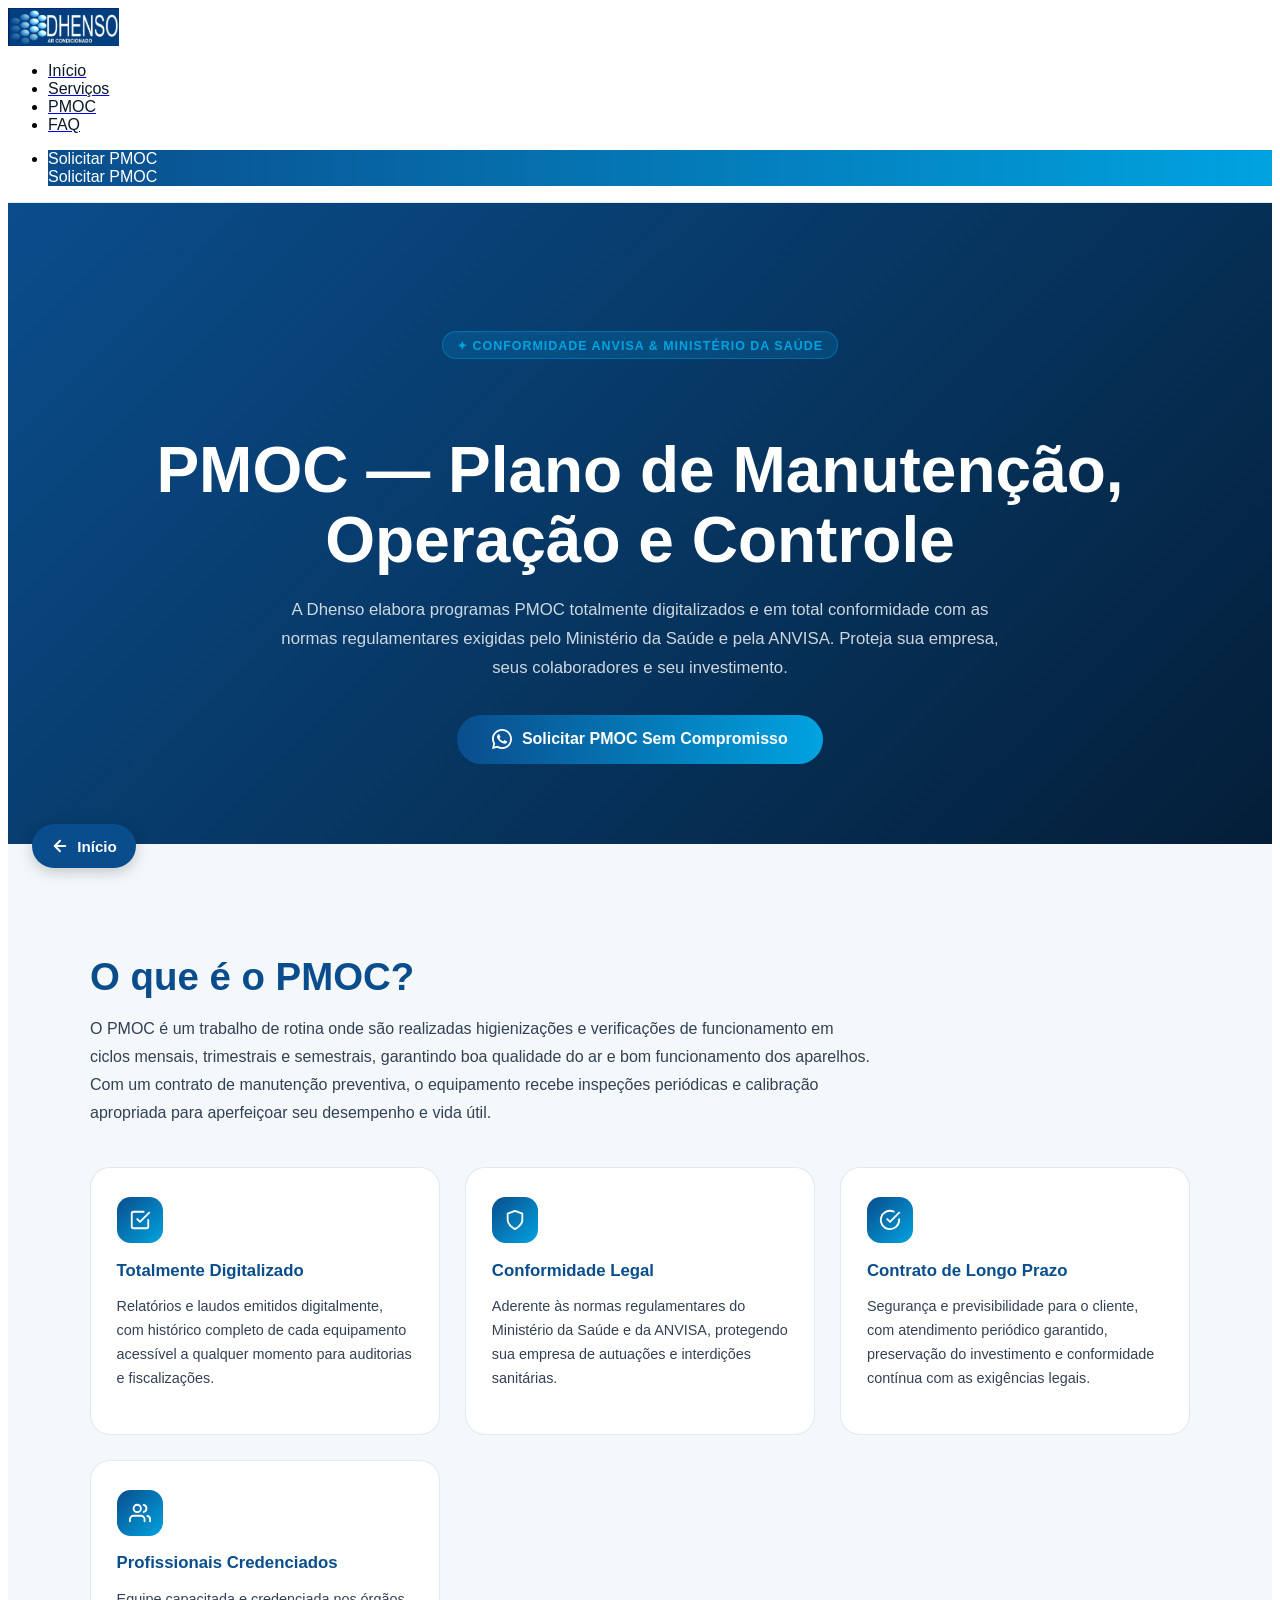
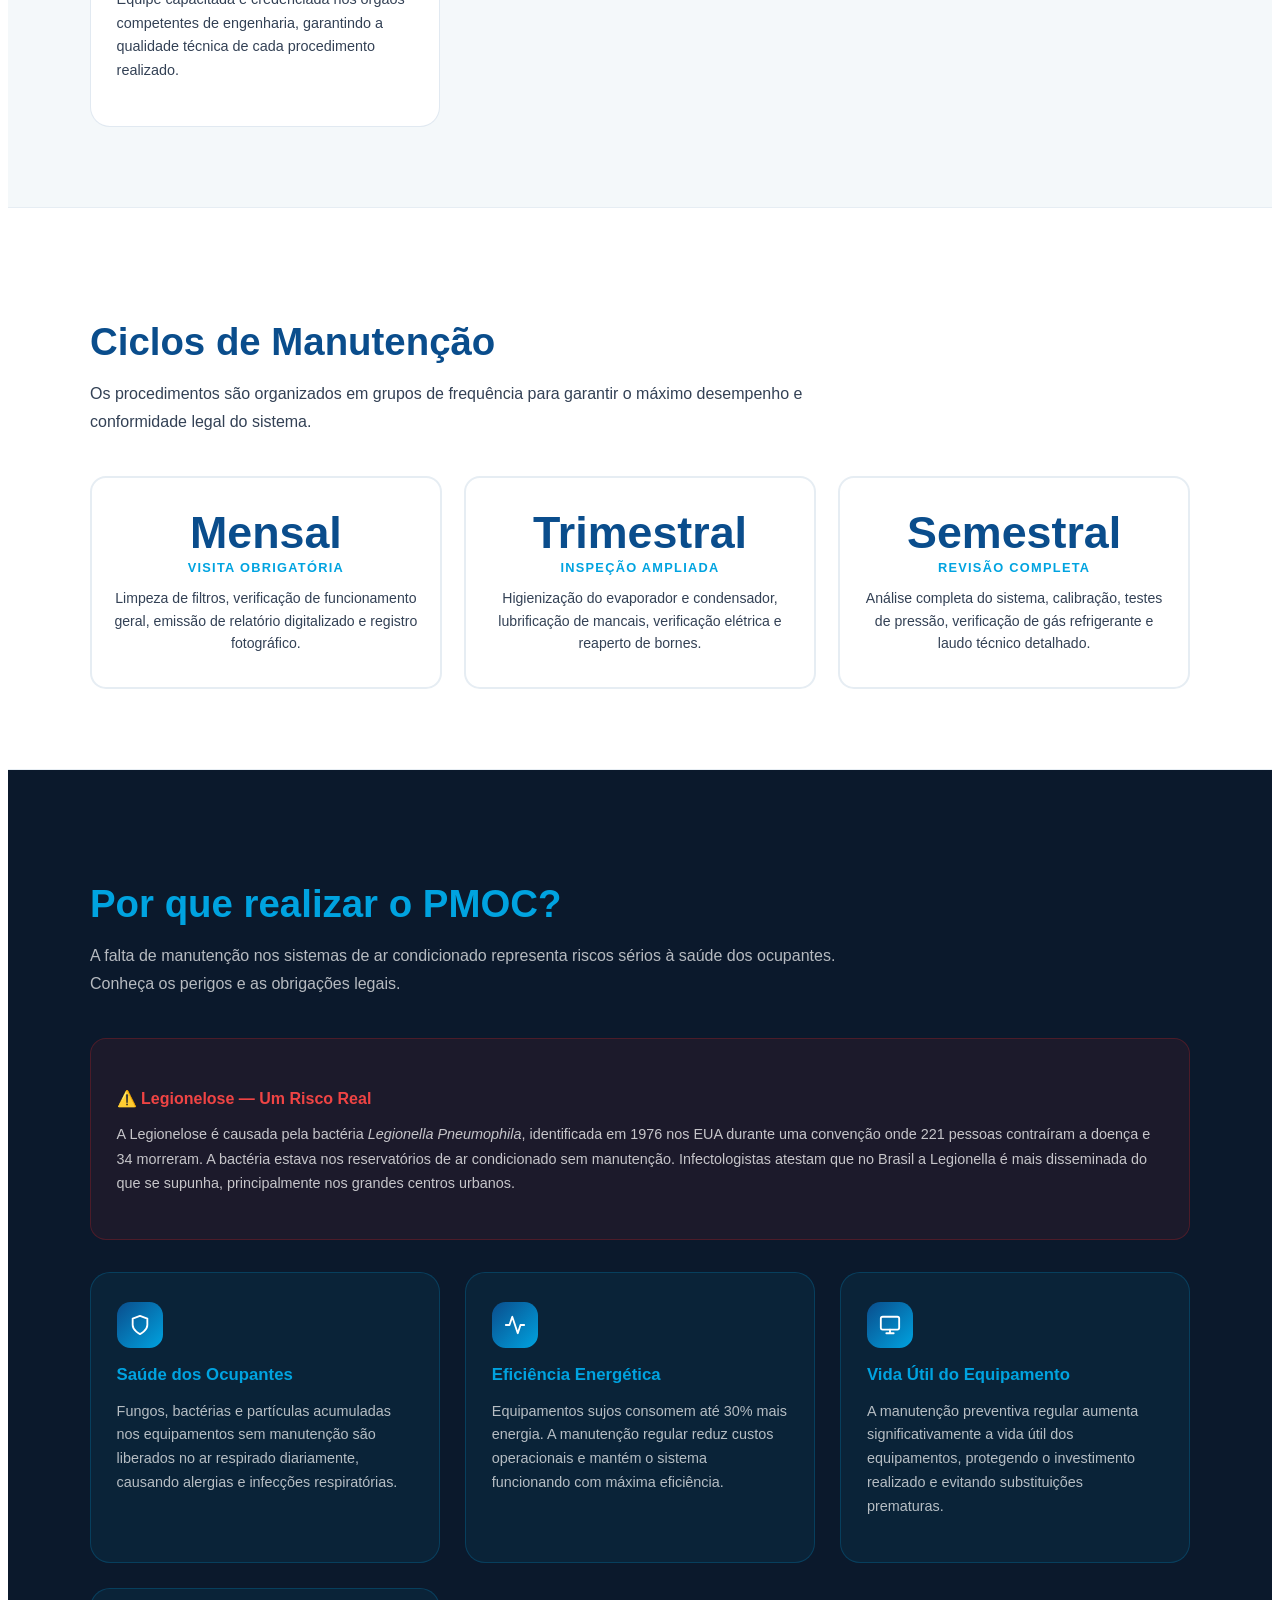
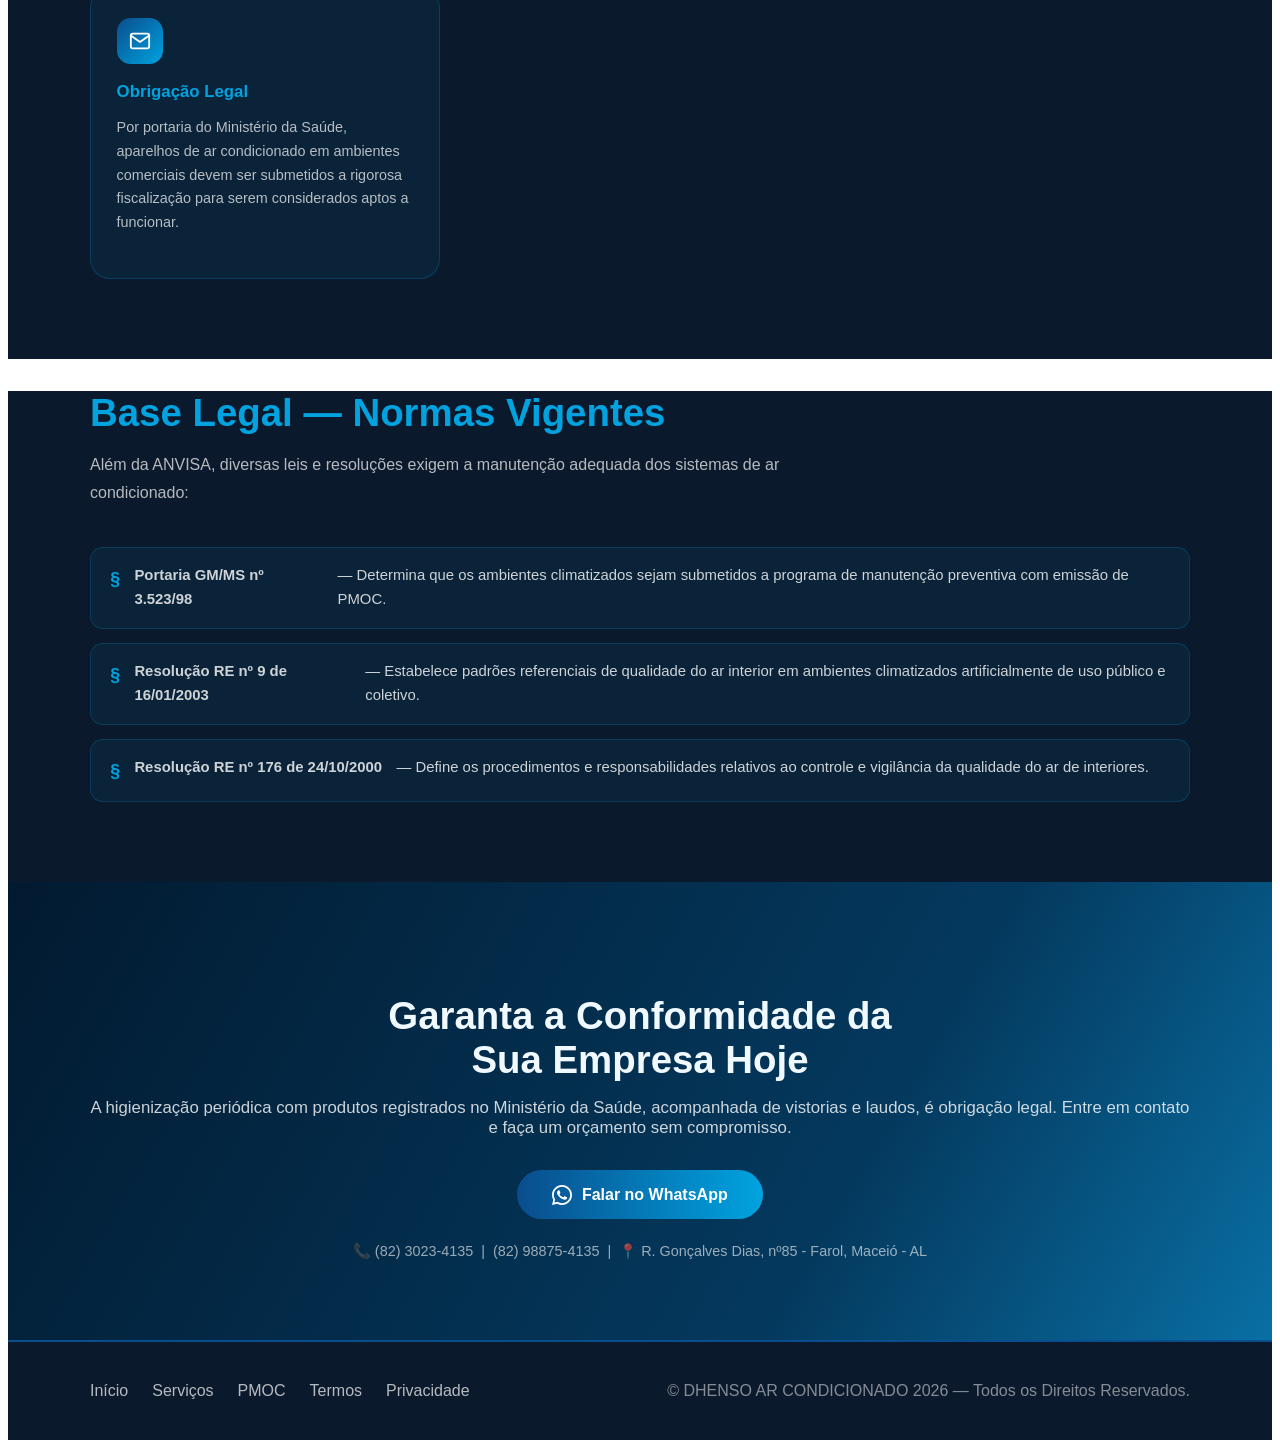
==== pmoc.html @ fbcee460 "Finalização site Dhenso: responsividade, páginas PMOC/Serviços e favicon" ====
<!DOCTYPE html><html><head><meta charset="utf-8"><title>Dhenso | PMOC — Plano de Manutenção, Operação e Controle</title><meta content="A Dhenso elabora programas PMOC totalmente digitalizados e em conformidade com a ANVISA e o Ministério da Saúde. Proteja sua empresa e garanta a qualidade do ar." name="description"><meta content="Dhenso | PMOC" property="og:title"><meta property="og:type" content="website"><meta content="width=device-width, initial-scale=1" name="viewport">
<link rel="stylesheet" href="css/dhenso-theme.css">
<link href="../_external/cdn.prod.website-files.com/697b66b471bb96c6995594ab/css/quoti---test.webflow.shared.e541e2b41.min.css" rel="stylesheet" type="text/css">
<link href="../_external/cdn.prod.website-files.com/697b66b471bb96c6995594ab/css/quoti---test.webflow.697b66b471bb96c699559495.8e782ae3c.opt.min.css" rel="stylesheet" type="text/css">
<script>!function(o,c){var n=c.documentElement,t=" w-mod-";n.className+=t+"js",("ontouchstart"in o||o.DocumentTouch&&c instanceof DocumentTouch)&&(n.className+=t+"touch")}(window,document);</script>
<link href="images/favicon.png" rel="shortcut icon" type="image/png">
<style>
  .pmoc-hero{background:linear-gradient(135deg,#0A4D8C 0%,#06325a 60%,#041e38 100%);padding:8rem 0 5rem;text-align:center;color:#fff}
  .pmoc-hero h1{font-size:clamp(2.4rem,5vw,4rem);font-weight:800;line-height:1.1;margin-bottom:1.2rem;color:#fff}
  .pmoc-hero p{font-size:1.05rem;max-width:720px;margin:0 auto 2rem;color:rgba(255,255,255,.8);line-height:1.75}
  .pmoc-badge{display:inline-flex;align-items:center;gap:.4rem;background:rgba(0,163,224,.18);border:1px solid rgba(0,163,224,.4);color:#00A3E0;font-size:.78rem;font-weight:600;letter-spacing:.08em;text-transform:uppercase;padding:.35rem .9rem;border-radius:2rem;margin-bottom:1.4rem}

  .pmoc-container{max-width:1100px;margin:0 auto;padding:0 2rem}

  /* Seções */
  .pmoc-sec{padding:5rem 0}
  .pmoc-sec.light{background:#F4F8FA}
  .pmoc-sec.dark{background:#0B192C}
  .pmoc-sec.white{background:#fff}
  .pmoc-h2{font-size:clamp(1.7rem,3vw,2.5rem);font-weight:800;color:#0A4D8C;margin-bottom:.6rem}
  .pmoc-sec.dark .pmoc-h2{color:#00A3E0}
  .pmoc-lead{color:#334155;font-size:1rem;line-height:1.75;max-width:780px;margin-bottom:2.5rem}
  .pmoc-sec.dark .pmoc-lead{color:rgba(255,255,255,.7)}

  /* Cards info */
  .pmoc-grid{display:grid;grid-template-columns:repeat(auto-fit,minmax(280px,1fr));gap:1.6rem}
  .pmoc-card{background:#fff;border:1px solid rgba(10,77,140,.12);border-radius:1.25rem;padding:1.8rem 1.6rem;transition:box-shadow .25s,transform .25s}
  .pmoc-card:hover{box-shadow:0 8px 32px rgba(10,77,140,.13);transform:translateY(-4px)}
  .pmoc-sec.dark .pmoc-card{background:rgba(0,163,224,.07);border-color:rgba(0,163,224,.22)}
  .pmoc-card-icon{width:46px;height:46px;background:linear-gradient(135deg,#0A4D8C,#00A3E0);border-radius:.85rem;display:flex;align-items:center;justify-content:center;margin-bottom:1.1rem}
  .pmoc-card-icon svg{width:22px;height:22px;fill:none;stroke:#fff;stroke-width:2;stroke-linecap:round;stroke-linejoin:round}
  .pmoc-card h3{font-size:1.05rem;font-weight:700;color:#0A4D8C;margin-bottom:.5rem}
  .pmoc-sec.dark .pmoc-card h3{color:#00A3E0}
  .pmoc-card p{font-size:.9rem;color:#334155;line-height:1.65}
  .pmoc-sec.dark .pmoc-card p{color:rgba(255,255,255,.7)}

  /* Periodicidade */
  .pmoc-period{display:grid;grid-template-columns:repeat(auto-fit,minmax(220px,1fr));gap:1.4rem}
  .pmoc-period-item{text-align:center;padding:2rem 1.4rem;background:#fff;border-radius:1rem;border:2px solid rgba(10,77,140,.1);transition:border-color .2s}
  .pmoc-period-item:hover{border-color:#00A3E0}
  .pmoc-period-num{font-size:2.8rem;font-weight:900;color:#0A4D8C;line-height:1}
  .pmoc-period-label{font-size:.8rem;font-weight:700;color:#00A3E0;text-transform:uppercase;letter-spacing:.1em;margin:.3rem 0 .8rem}
  .pmoc-period-desc{font-size:.88rem;color:#334155;line-height:1.6}

  /* Legislação */
  .pmoc-law-list{list-style:none;padding:0;margin:0;display:flex;flex-direction:column;gap:.9rem}
  .pmoc-law-list li{display:flex;align-items:flex-start;gap:.9rem;background:rgba(0,163,224,.07);border:1px solid rgba(0,163,224,.2);border-radius:.8rem;padding:1rem 1.2rem;font-size:.93rem;color:rgba(255,255,255,.8);line-height:1.6}
  .pmoc-law-list li::before{content:"§";font-size:1.1rem;font-weight:900;color:#00A3E0;flex-shrink:0;margin-top:.05rem}

  /* Alerta saúde */
  .pmoc-alert{background:rgba(220,38,38,.08);border:1px solid rgba(220,38,38,.25);border-radius:1rem;padding:1.8rem 1.6rem;margin-bottom:2rem}
  .pmoc-alert h4{color:#ef4444;font-weight:700;font-size:1rem;margin-bottom:.6rem;display:flex;align-items:center;gap:.5rem}
  .pmoc-alert p{color:rgba(255,255,255,.75);font-size:.9rem;line-height:1.7}

  /* CTA */
  .pmoc-cta{background:linear-gradient(120deg,#021a30,#04395e,#0ea5e9,#021a30);background-size:200% 200%;animation:windEffect 8s ease-in-out infinite;padding:5rem 2rem;text-align:center}
  .pmoc-cta h2{font-size:clamp(1.8rem,3vw,2.8rem);font-weight:800;color:#f0f9ff;margin-bottom:1rem}
  .pmoc-cta p{color:rgba(255,255,255,.8);font-size:1.05rem;margin-bottom:2rem}
  .pmoc-cta-btn{display:inline-flex;align-items:center;gap:.6rem;background:linear-gradient(90deg,#0A4D8C,#00A3E0);color:#fff;font-weight:700;font-size:1rem;padding:.9rem 2.2rem;border-radius:2rem;text-decoration:none;transition:opacity .2s,transform .2s}
  .pmoc-cta-btn:hover{opacity:.9;transform:scale(1.03)}
  @keyframes windEffect{0%{background-position:0% 50%}50%{background-position:100% 50%}100%{background-position:0% 50%}}

  hr.pmoc-div{border:none;border-top:1px solid rgba(10,77,140,.1);margin:0}
</style>

<style>
  /* ---- Botão Flutuante Voltar ---- */
  .floating-back-btn {
    position: fixed;
    bottom: 2rem;
    left: 2rem;
    background: #0A4D8C;
    color: #fff;
    padding: 0.8rem 1.2rem;
    border-radius: 2rem;
    display: flex;
    align-items: center;
    gap: 0.5rem;
    text-decoration: none;
    font-weight: 700;
    font-size: 0.95rem;
    box-shadow: 0 4px 15px rgba(0,0,0,0.2);
    z-index: 9999;
    transition: transform 0.2s, background 0.2s;
  }
  .floating-back-btn:hover {
    transform: translateY(-3px);
    background: #00A3E0;
    color: #fff;
  }
  .floating-back-btn svg {
    width: 18px;
    height: 18px;
  }
  
  /* ---- Responsividade Mobile (Páginas Internas) ---- */
  @media (max-width: 768px) {
    .floating-back-btn {
      bottom: 1rem;
      left: 1rem;
      padding: 0.6rem 1rem;
      font-size: 0.9rem;
    }
    .nav_desktop_layout {
      flex-direction: column !important;
      padding: 1rem 0 !important;
      gap: 1rem !important;
    }
    .nav_links_wrap {
      display: flex !important;
      flex-direction: row !important;
      flex-wrap: wrap !important;
      justify-content: center !important;
      gap: 0.8rem !important;
    }
    .nav_links_item {
      margin: 0 !important;
    }
    .nav_actions_wrap {
      width: 100% !important;
      justify-content: center !important;
      margin-top: 0.5rem !important;
    }
    .srv-hero, .pmoc-hero {
      padding: 4rem 1rem 3rem !important;
    }
    .srv-section, .pmoc-sec {
      padding: 3rem 0 !important;
    }
    .srv-grid, .pmoc-grid, .srv-tech-grid, .pmoc-period {
      grid-template-columns: 1fr !important;
    }
    .srv-cta-btn, .pmoc-cta-btn {
      width: 100% !important;
      justify-content: center !important;
      box-sizing: border-box !important;
    }
    .footer_wrap > div {
      flex-direction: column !important;
      text-align: center !important;
      gap: 1.5rem !important;
    }
    .footer_wrap > div > div:first-child {
      justify-content: center !important;
    }
  }
</style>
</head>
<body>

<!-- NAV -->
<header class="nav_desktop_wrap">
  <div class="nav_desktop_contain">
    <div class="nav_desktop_layout">
      <a href="index.html" class="nav_desktop_logo w-inline-block" style="display:flex;align-items:center;">
        <div style="display:flex;align-items:center;"><img src="images/logo-dhenso.jpg" alt="DHENSO Ar Condicionado" style="height:38px;width:auto;object-fit:contain;display:block;"></div>
      </a>
      <nav class="nav_links_component">
        <ul class="nav_links_wrap w-list-unstyled" role="list">
          <li class="nav_links_item"><a href="index.html" class="nav_links_link w-inline-block"><div class="nav_links_text">Início</div></a></li>
          <li class="nav_links_item"><a href="servicos.html" class="nav_links_link w-inline-block"><div class="nav_links_text">Serviços</div></a></li>
          <li class="nav_links_item"><a href="pmoc.html" class="nav_links_link w-inline-block w--current"><div class="nav_links_text">PMOC</div></a></li>
          <li class="nav_links_item"><a href="index.html#faqs" class="nav_links_link w-inline-block"><div class="nav_links_text">FAQ</div></a></li>
        </ul>
        <ul class="nav_actions_wrap w-list-unstyled" role="list">
          <li class="nav_buttons_item">
            <div data-wf--button-main--variant="primary" class="button_main_wrap">
              <div class="clickable_wrap u-cover-absolute">
                <a target="_blank" href="https://wa.me/5582988754135?text=Olá,%20gostaria%20de%20saber%20mais%20sobre%20o%20PMOC%20da%20Dhenso" class="clickable_link w-inline-block"></a>
              </div>
              <div class="button_main_element"><div class="button_main_text u-text-style-h6">Solicitar PMOC</div><div class="button_main_line"></div></div>
              <div class="button_hover_element"><div class="button_main_text u-text-style-h6">Solicitar PMOC</div><div class="button_main_line"></div></div>
            </div>
          </li>
        </ul>
      </nav>
    </div>
  </div>
</header>

<main>

  <!-- HERO -->
  <section class="pmoc-hero">
    <div class="pmoc-container">
      <div class="pmoc-badge">✦ Conformidade ANVISA &amp; Ministério da Saúde</div>
      <h1>PMOC — Plano de Manutenção,<br>Operação e Controle</h1>
      <p>A Dhenso elabora programas PMOC totalmente digitalizados e em total conformidade com as normas regulamentares exigidas pelo Ministério da Saúde e pela ANVISA. Proteja sua empresa, seus colaboradores e seu investimento.</p>
      <a href="https://wa.me/5582988754135?text=Olá,%20gostaria%20de%20saber%20mais%20sobre%20o%20PMOC%20da%20Dhenso" target="_blank" class="pmoc-cta-btn">
        <svg width="20" height="20" viewBox="0 0 24 24" fill="currentColor"><path d="M17.472 14.382c-.297-.149-1.758-.867-2.03-.967-.273-.099-.471-.148-.67.15-.197.297-.767.966-.94 1.164-.173.199-.347.223-.644.075-.297-.15-1.255-.463-2.39-1.475-.883-.788-1.48-1.761-1.653-2.059-.173-.297-.018-.458.13-.606.134-.133.298-.347.446-.52.149-.174.198-.298.298-.497.099-.198.05-.371-.025-.52-.075-.149-.669-1.612-.916-2.207-.242-.579-.487-.5-.669-.51-.173-.008-.371-.01-.57-.01-.198 0-.52.074-.792.372-.272.297-1.04 1.016-1.04 2.479 0 1.462 1.065 2.875 1.213 3.074.149.198 2.096 3.2 5.077 4.487.709.306 1.262.489 1.694.625.712.227 1.36.195 1.871.118.571-.085 1.758-.719 2.006-1.413.248-.694.248-1.289.173-1.413-.074-.124-.272-.198-.57-.347z"/><path d="M12 0C5.373 0 0 5.373 0 12c0 2.123.554 4.117 1.523 5.847L0 24l6.335-1.502A11.942 11.942 0 0012 24c6.627 0 12-5.373 12-12S18.627 0 12 0zm0 21.818a9.79 9.79 0 01-5.007-1.377l-.36-.214-3.727.883.936-3.619-.235-.372A9.796 9.796 0 012.182 12C2.182 6.58 6.58 2.182 12 2.182S21.818 6.58 21.818 12 17.42 21.818 12 21.818z"/></svg>
        Solicitar PMOC Sem Compromisso
      </a>
    </div>
  </section>

  <!-- O QUE É PMOC -->
  <section class="pmoc-sec light">
    <div class="pmoc-container">
      <h2 class="pmoc-h2">O que é o PMOC?</h2>
      <p class="pmoc-lead">O PMOC é um trabalho de rotina onde são realizadas higienizações e verificações de funcionamento em ciclos mensais, trimestrais e semestrais, garantindo boa qualidade do ar e bom funcionamento dos aparelhos. Com um contrato de manutenção preventiva, o equipamento recebe inspeções periódicas e calibração apropriada para aperfeiçoar seu desempenho e vida útil.</p>

      <div class="pmoc-grid">
        <div class="pmoc-card">
          <div class="pmoc-card-icon"><svg viewBox="0 0 24 24"><path d="M9 11l3 3L22 4"/><path d="M21 12v7a2 2 0 01-2 2H5a2 2 0 01-2-2V5a2 2 0 012-2h11"/></svg></div>
          <h3>Totalmente Digitalizado</h3>
          <p>Relatórios e laudos emitidos digitalmente, com histórico completo de cada equipamento acessível a qualquer momento para auditorias e fiscalizações.</p>
        </div>
        <div class="pmoc-card">
          <div class="pmoc-card-icon"><svg viewBox="0 0 24 24"><path d="M12 22s8-4 8-10V5l-8-3-8 3v7c0 6 8 10 8 10z"/></svg></div>
          <h3>Conformidade Legal</h3>
          <p>Aderente às normas regulamentares do Ministério da Saúde e da ANVISA, protegendo sua empresa de autuações e interdições sanitárias.</p>
        </div>
        <div class="pmoc-card">
          <div class="pmoc-card-icon"><svg viewBox="0 0 24 24"><path d="M22 11.08V12a10 10 0 11-5.93-9.14"/><polyline points="22 4 12 14.01 9 11.01"/></svg></div>
          <h3>Contrato de Longo Prazo</h3>
          <p>Segurança e previsibilidade para o cliente, com atendimento periódico garantido, preservação do investimento e conformidade contínua com as exigências legais.</p>
        </div>
        <div class="pmoc-card">
          <div class="pmoc-card-icon"><svg viewBox="0 0 24 24"><path d="M17 21v-2a4 4 0 00-4-4H5a4 4 0 00-4 4v2"/><circle cx="9" cy="7" r="4"/><path d="M23 21v-2a4 4 0 00-3-3.87"/><path d="M16 3.13a4 4 0 010 7.75"/></svg></div>
          <h3>Profissionais Credenciados</h3>
          <p>Equipe capacitada e credenciada nos órgãos competentes de engenharia, garantindo a qualidade técnica de cada procedimento realizado.</p>
        </div>
      </div>
    </div>
  </section>

  <hr class="pmoc-div">

  <!-- PERIODICIDADE -->
  <section class="pmoc-sec white">
    <div class="pmoc-container">
      <h2 class="pmoc-h2">Ciclos de Manutenção</h2>
      <p class="pmoc-lead">Os procedimentos são organizados em grupos de frequência para garantir o máximo desempenho e conformidade legal do sistema.</p>
      <div class="pmoc-period">
        <div class="pmoc-period-item">
          <div class="pmoc-period-num">Mensal</div>
          <div class="pmoc-period-label">Visita obrigatória</div>
          <div class="pmoc-period-desc">Limpeza de filtros, verificação de funcionamento geral, emissão de relatório digitalizado e registro fotográfico.</div>
        </div>
        <div class="pmoc-period-item">
          <div class="pmoc-period-num">Trimestral</div>
          <div class="pmoc-period-label">Inspeção ampliada</div>
          <div class="pmoc-period-desc">Higienização do evaporador e condensador, lubrificação de mancais, verificação elétrica e reaperto de bornes.</div>
        </div>
        <div class="pmoc-period-item">
          <div class="pmoc-period-num">Semestral</div>
          <div class="pmoc-period-label">Revisão completa</div>
          <div class="pmoc-period-desc">Análise completa do sistema, calibração, testes de pressão, verificação de gás refrigerante e laudo técnico detalhado.</div>
        </div>
      </div>
    </div>
  </section>

  <hr class="pmoc-div">

  <!-- POR QUE FAZER PMOC -->
  <section class="pmoc-sec dark">
    <div class="pmoc-container">
      <h2 class="pmoc-h2">Por que realizar o PMOC?</h2>
      <p class="pmoc-lead">A falta de manutenção nos sistemas de ar condicionado representa riscos sérios à saúde dos ocupantes. Conheça os perigos e as obrigações legais.</p>

      <div class="pmoc-alert">
        <h4>⚠️ Legionelose — Um Risco Real</h4>
        <p>A Legionelose é causada pela bactéria <em>Legionella Pneumophila</em>, identificada em 1976 nos EUA durante uma convenção onde 221 pessoas contraíram a doença e 34 morreram. A bactéria estava nos reservatórios de ar condicionado sem manutenção. Infectologistas atestam que no Brasil a Legionella é mais disseminada do que se supunha, principalmente nos grandes centros urbanos.</p>
      </div>

      <div class="pmoc-grid">
        <div class="pmoc-card">
          <div class="pmoc-card-icon"><svg viewBox="0 0 24 24"><path d="M12 22s8-4 8-10V5l-8-3-8 3v7c0 6 8 10 8 10z"/></svg></div>
          <h3>Saúde dos Ocupantes</h3>
          <p>Fungos, bactérias e partículas acumuladas nos equipamentos sem manutenção são liberados no ar respirado diariamente, causando alergias e infecções respiratórias.</p>
        </div>
        <div class="pmoc-card">
          <div class="pmoc-card-icon"><svg viewBox="0 0 24 24"><polyline points="22 12 18 12 15 21 9 3 6 12 2 12"/></svg></div>
          <h3>Eficiência Energética</h3>
          <p>Equipamentos sujos consomem até 30% mais energia. A manutenção regular reduz custos operacionais e mantém o sistema funcionando com máxima eficiência.</p>
        </div>
        <div class="pmoc-card">
          <div class="pmoc-card-icon"><svg viewBox="0 0 24 24"><rect x="2" y="3" width="20" height="14" rx="2"/><path d="M8 21h8M12 17v4"/></svg></div>
          <h3>Vida Útil do Equipamento</h3>
          <p>A manutenção preventiva regular aumenta significativamente a vida útil dos equipamentos, protegendo o investimento realizado e evitando substituições prematuras.</p>
        </div>
        <div class="pmoc-card">
          <div class="pmoc-card-icon"><svg viewBox="0 0 24 24"><path d="M4 4h16c1.1 0 2 .9 2 2v12c0 1.1-.9 2-2 2H4c-1.1 0-2-.9-2-2V6c0-1.1.9-2 2-2z"/><polyline points="22,6 12,13 2,6"/></svg></div>
          <h3>Obrigação Legal</h3>
          <p>Por portaria do Ministério da Saúde, aparelhos de ar condicionado em ambientes comerciais devem ser submetidos a rigorosa fiscalização para serem considerados aptos a funcionar.</p>
        </div>
      </div>
    </div>
  </section>

  <!-- LEGISLAÇÃO -->
  <section class="pmoc-sec dark" style="padding-top:0">
    <div class="pmoc-container">
      <h2 class="pmoc-h2">Base Legal — Normas Vigentes</h2>
      <p class="pmoc-lead">Além da ANVISA, diversas leis e resoluções exigem a manutenção adequada dos sistemas de ar condicionado:</p>
      <ul class="pmoc-law-list">
        <li><strong>Portaria GM/MS nº 3.523/98</strong> — Determina que os ambientes climatizados sejam submetidos a programa de manutenção preventiva com emissão de PMOC.</li>
        <li><strong>Resolução RE nº 9 de 16/01/2003</strong> — Estabelece padrões referenciais de qualidade do ar interior em ambientes climatizados artificialmente de uso público e coletivo.</li>
        <li><strong>Resolução RE nº 176 de 24/10/2000</strong> — Define os procedimentos e responsabilidades relativos ao controle e vigilância da qualidade do ar de interiores.</li>
      </ul>
    </div>
  </section>

  <!-- CTA FINAL -->
  <section class="pmoc-cta">
    <div class="pmoc-container">
      <h2>Garanta a Conformidade da<br>Sua Empresa Hoje</h2>
      <p>A higienização periódica com produtos registrados no Ministério da Saúde, acompanhada de vistorias e laudos, é obrigação legal. Entre em contato e faça um orçamento sem compromisso.</p>
      <a href="https://wa.me/5582988754135?text=Olá,%20gostaria%20de%20solicitar%20um%20PMOC%20para%20minha%20empresa" target="_blank" class="pmoc-cta-btn">
        <svg width="20" height="20" viewBox="0 0 24 24" fill="currentColor"><path d="M17.472 14.382c-.297-.149-1.758-.867-2.03-.967-.273-.099-.471-.148-.67.15-.197.297-.767.966-.94 1.164-.173.199-.347.223-.644.075-.297-.15-1.255-.463-2.39-1.475-.883-.788-1.48-1.761-1.653-2.059-.173-.297-.018-.458.13-.606.134-.133.298-.347.446-.52.149-.174.198-.298.298-.497.099-.198.05-.371-.025-.52-.075-.149-.669-1.612-.916-2.207-.242-.579-.487-.5-.669-.51-.173-.008-.371-.01-.57-.01-.198 0-.52.074-.792.372-.272.297-1.04 1.016-1.04 2.479 0 1.462 1.065 2.875 1.213 3.074.149.198 2.096 3.2 5.077 4.487.709.306 1.262.489 1.694.625.712.227 1.36.195 1.871.118.571-.085 1.758-.719 2.006-1.413.248-.694.248-1.289.173-1.413-.074-.124-.272-.198-.57-.347z"/><path d="M12 0C5.373 0 0 5.373 0 12c0 2.123.554 4.117 1.523 5.847L0 24l6.335-1.502A11.942 11.942 0 0012 24c6.627 0 12-5.373 12-12S18.627 0 12 0zm0 21.818a9.79 9.79 0 01-5.007-1.377l-.36-.214-3.727.883.936-3.619-.235-.372A9.796 9.796 0 012.182 12C2.182 6.58 6.58 2.182 12 2.182S21.818 6.58 21.818 12 17.42 21.818 12 21.818z"/></svg>
        Falar no WhatsApp
      </a>
      <div style="margin-top:1.5rem;color:rgba(255,255,255,.6);font-size:.9rem">
        📞 (82) 3023-4135 &nbsp;|&nbsp; (82) 98875-4135 &nbsp;|&nbsp; 📍 R. Gonçalves Dias, nº85 - Farol, Maceió - AL
      </div>
    </div>
  </section>

</main>

<!-- FOOTER -->
<footer class="footer_wrap" style="background:#0B192C;padding:2.5rem 2rem;text-align:center;border-top:2px solid #0A4D8C">
  <div style="max-width:1100px;margin:0 auto;display:flex;flex-wrap:wrap;justify-content:space-between;align-items:center;gap:1rem">
    <div style="display:flex;gap:1.5rem;flex-wrap:wrap">
      <a href="index.html" class="footer_link_text" style="text-decoration:none">Início</a>
      <a href="servicos.html" class="footer_link_text" style="text-decoration:none">Serviços</a>
      <a href="pmoc.html" class="footer_link_text" style="text-decoration:none">PMOC</a>
      <a href="terms.html" class="footer_link_text" style="text-decoration:none">Termos</a>
      <a href="privacy.html" class="footer_link_text" style="text-decoration:none">Privacidade</a>
    </div>
    <div class="footer_bottom_text u-text-style-h6">
      © DHENSO AR CONDICIONADO <span id="ano"></span> — Todos os Direitos Reservados.
    </div>
  </div>
</footer>
<script>document.getElementById("ano").textContent=new Date().getFullYear();</script>

<a href="index.html" class="floating-back-btn">
  <svg viewBox="0 0 24 24" fill="none" stroke="currentColor" stroke-width="2.5" stroke-linecap="round" stroke-linejoin="round"><line x1="19" y1="12" x2="5" y2="12"></line><polyline points="12 19 5 12 12 5"></polyline></svg>
  <span>Início</span>
</a>
</body></html>
---- css/dhenso-theme.css ----
/* ============================================
   DHENSO AR CONDICIONADO — TEMA VISUAL
   Sobrescreve a paleta do Quoti sem quebrar
   nenhuma animação, script ou estrutura DOM.
   ============================================ */

/* ---------- VARIÁVEIS DE COR ---------- */
:root {
  --dh-primary:   #0A4D8C;   /* Azul Royal Corporativo */
  --dh-accent:    #00A3E0;   /* Ciano / Ar / Fluxo */
  --dh-text:      #0B192C;   /* Tipografia principal */
  --dh-text-soft: #334155;   /* Tipografia secundária */
  --dh-bg:        #FFFFFF;   /* Fundo limpo */
  --dh-surface:   #F4F8FA;   /* Surface / Ice */
  --dh-whatsapp:  #25D366;   /* CTA WhatsApp */
  --dh-dark:      #0B192C;   /* Fundo escuro (dark sections) */
}

/* ---------- GOOGLE FONT ---------- */
@import url('https://fonts.googleapis.com/css2?family=Inter:wght@300;400;500;600;700;800&display=swap');

body, .nav_links_text, .u-text, h1, h2, h3, h4, h5, h6, p,
.button_main_text, .tab-description, .footer_link_text {
  font-family: 'Inter', sans-serif !important;
}

/* ---------- BACKGROUNDS GERAIS ---------- */
html {
  background-color: var(--dh-bg) !important;
}
.page_wrap,
.page_main {
  background-color: var(--dh-bg);
}

/* ---------- NAVEGAÇÃO (HEADER) ---------- */
.nav_desktop_wrap,
.nav_mobile_contain {
  background-color: var(--dh-bg) !important;
  border-bottom: 1px solid rgba(10, 77, 140, 0.12);
}
.nav_links_text {
  color: var(--dh-text) !important;
}
.nav_links_link:hover .nav_links_text {
  color: var(--dh-accent) !important;
}

/* ---------- LOGO DHENSO (no nav) ---------- */
/* Imagem PNG da logo — remove texto via ::after e oculta SVG antigo */
.nav_desktop_logo svg,
.nav_mobile_logo svg {
  display: none !important;
}
.nav_desktop_logo::after,
.nav_desktop_logo:hover::after,
.nav_mobile_logo::after {
  content: none !important;
  display: none !important;
}
.nav_desktop_logo img,
.nav_mobile_logo img {
  display: block !important;
  height: 38px !important;
  width: auto !important;
  object-fit: contain !important;
  visibility: visible !important;
  opacity: 1 !important;
}

/* ---------- BOTÃO PRIMÁRIO (Solicitar / CTA principal) ---------- */
.button_main_wrap[data-wf--button-main--variant="primary"] .button_main_element,
.button_main_wrap[data-wf--button-main--variant="primary"] .button_hover_element {
  background: linear-gradient(90deg, var(--dh-primary) 0%, var(--dh-accent) 100%) !important;
  color: #fff !important;
  border-color: transparent !important;
}
.button_main_wrap[data-wf--button-main--variant="primary"] .button_main_text,
.button_main_wrap[data-wf--button-main--variant="primary"] .button_main_icon {
  color: #fff !important;
}

/* ---------- BOTÃO SECUNDÁRIO (Conhecer Planos / ghost) ---------- */
.button_main_wrap[data-wf--button-main--variant="secondary"] .button_main_element,
.button_main_wrap[data-wf--button-main--variant="secondary"] .button_hover_element {
  background: transparent !important;
  border: 2px solid var(--dh-primary) !important;
  color: var(--dh-primary) !important;
}
.button_main_wrap[data-wf--button-main--variant="secondary"] .button_main_text {
  color: var(--dh-primary) !important;
}
.button_main_wrap[data-wf--button-main--variant="secondary"]:hover .button_main_element {
  background: var(--dh-primary) !important;
  color: #fff !important;
}

/* ---------- BOTÃO DARK / BLACK (login) ---------- */
.button_main_wrap[data-wf--button-main--variant="black"] .button_main_element,
.button_main_wrap[data-wf--button-main--variant="black"] .button_hover_element {
  background: var(--dh-primary) !important;
  border-color: var(--dh-primary) !important;
}

/* ---------- BOTÃO WHATSAPP (CTA final) ---------- */
.dh-btn-whatsapp .button_main_element,
.dh-btn-whatsapp .button_hover_element {
  background: var(--dh-whatsapp) !important;
  border-color: var(--dh-whatsapp) !important;
  color: #fff !important;
}
.dh-btn-whatsapp .button_main_text {
  color: #fff !important;
}

/* ---------- HERO SECTION ---------- */
.home-hero_wrap {
  background: linear-gradient(135deg, var(--dh-primary) 0%, #06325a 60%, #041e38 100%) !important;
}
.home-hero_main h1,
.home-hero_main h2,
.home-hero_main h3,
.home-hero_main p,
.home-hero_benefits_item {
  color: #ffffff !important;
}
.home-hero_trust_text {
  color: rgba(255,255,255,0.75) !important;
}
/* Badge / tagline dentro do hero */
.dh-hero-badge {
  display: inline-flex;
  align-items: center;
  gap: 0.4rem;
  background: rgba(0, 163, 224, 0.18);
  border: 1px solid rgba(0, 163, 224, 0.4);
  color: #00A3E0;
  font-size: 0.78rem;
  font-weight: 600;
  letter-spacing: 0.08em;
  text-transform: uppercase;
  padding: 0.35rem 0.9rem;
  border-radius: 2rem;
  margin-bottom: 1.2rem;
}
/* Prova social rápida */
.dh-hero-proof {
  display: flex;
  flex-wrap: wrap;
  gap: 1rem 1.8rem;
  margin-top: 1.2rem;
  font-size: 0.82rem;
  font-weight: 600;
  color: rgba(255,255,255,0.8);
  letter-spacing: 0.02em;
}
.dh-hero-proof span::before {
  content: "✓ ";
  color: var(--dh-accent);
}

/* ---------- PAIN POINTS (cards rotativos) ---------- */
.pain-point_wrap {
  background-color: var(--dh-dark) !important;
}
.pain-point_card {
  background: rgba(0, 163, 224, 0.06) !important;
  border: 1px solid rgba(0, 163, 224, 0.2) !important;
}
.pain-point_wrap h2,
.pain-point_card h2 {
  color: #fff !important;
}
.pain-point_wrap p,
.u-color-faded {
  color: rgba(255,255,255,0.65) !important;
}

/* ---------- BIG HEADING DISPLAY ---------- */
.big-head_wrap {
  background-color: var(--dh-surface) !important;
}
.big-head_wrap .u-text-style-display,
.display-heading_wrap {
  color: var(--dh-primary) !important;
}

/* ---------- SERVIÇOS (cards interativos) ---------- */
.services_wrap {
  background-color: var(--dh-bg) !important;
}
.services_card_content {
  background: var(--dh-surface) !important;
  border: 1px solid rgba(10, 77, 140, 0.1) !important;
}
.services_card_title .u-text-style-h4 {
  color: var(--dh-primary) !important;
}

/* ---------- REVIEWS / DEPOIMENTOS ---------- */
.reviews_wrap {
  background-color: var(--dh-bg) !important;
}
.reviews_card {
  background: var(--dh-surface) !important;
  border: 1px solid rgba(10, 77, 140, 0.1) !important;
}
.reviews_card p {
  color: var(--dh-text) !important;
}
.reviews_name {
  color: var(--dh-primary) !important;
  font-weight: 700 !important;
}

/* ---------- HOW IT WORKS (etapas com SVG path) ---------- */
.how-works_wrap {
  background: linear-gradient(180deg, var(--dh-primary) 0%, #041e38 100%) !important;
}
.how-works_card {
  background: rgba(255,255,255,0.06) !important;
  border: 1px solid rgba(0,163,224,0.25) !important;
}
.how-works_card h2,
.how-works_card p,
.how-works_contain h2,
.how-works_contain h3 {
  color: #fff !important;
}
.how-works_desktop-svg path,
.how-works_mobile-svg path {
  stroke: var(--dh-accent) !important;
}

/* ---------- FEATURES (tabs interativas) ---------- */
.features_wrap {
  background-color: var(--dh-bg) !important;
}
.tab-heading {
  color: var(--dh-accent) !important;
  text-transform: uppercase;
  letter-spacing: 0.06em;
  font-size: 0.82rem !important;
}
.content-item__heading {
  color: var(--dh-text) !important;
}
.tab-description {
  color: var(--dh-text-soft) !important;
}
.tab-content__item.active .content-item__heading {
  color: var(--dh-primary) !important;
}
.tab-progress {
  background: linear-gradient(90deg, var(--dh-primary), var(--dh-accent)) !important;
}

/* ---------- INTEGRATIONS ---------- */
.big-head_wrap.u-section:has(.integrations_cms_wrap),
section:has(.integrations_cms_wrap) {
  background-color: var(--dh-surface) !important;
}

/* ---------- CTA BANNER ---------- */
.cta_wrap {
  background: linear-gradient(135deg, var(--dh-primary) 0%, #06325a 100%) !important;
}
.cta_wrap h2,
.cta_wrap p {
  color: #fff !important;
}

/* ---------- FAQs ---------- */
.faqs_wrap {
  background-color: var(--dh-dark) !important;
}
.faqs_wrap h2 {
  color: #fff !important;
}
.faq_dd_text {
  color: #fff !important;
}
.faq_dd {
  border-bottom: 1px solid rgba(0,163,224,0.2) !important;
}
.faq_dd_nav p {
  color: rgba(255,255,255,0.7) !important;
}
.faq_dd_icon path {
  fill: var(--dh-accent) !important;
}

/* ---------- FOOTER ---------- */
.footer_wrap {
  background-color: var(--dh-dark) !important;
  border-top: 2px solid var(--dh-primary);
}
.footer_link_text,
.footer_link_wrap {
  color: rgba(255,255,255,0.7) !important;
}
.footer_link_wrap:hover .footer_link_text {
  color: var(--dh-accent) !important;
}
.footer_bottom_text,
.footer_social_title {
  color: rgba(255,255,255,0.5) !important;
}
/* Logo DHENSO grande no rodapé */
.footer_logo_svg {
  opacity: 0.08 !important;
}
/* Remover ícones de app store (não aplicável) */
.footer_stores {
  display: none !important;
}

/* ---------- SELEÇÃO DE TEXTO ---------- */
::selection {
  background-color: var(--dh-accent) !important;
  color: #fff !important;
}

/* ---------- SCROLLBAR ---------- */
::-webkit-scrollbar { width: 6px; }
::-webkit-scrollbar-track { background: var(--dh-surface); }
::-webkit-scrollbar-thumb {
  background: linear-gradient(var(--dh-primary), var(--dh-accent));
  border-radius: 3px;
}

/* ---------- MOBILE NAV (hamburger) ---------- */
.nav_button_line {
  background-color: var(--dh-primary) !important;
}
.nav_mobile_menu_wrap {
  background-color: var(--dh-bg) !important;
}
.nav_menu_backdrop,
.nav_dropdown_backdrop {
  background-color: rgba(10, 77, 140, 0.6) !important;
}

/* ---------- MICRO ANIMAÇÃO — COR DE FOCO ---------- */
a:focus-visible,
button:focus-visible {
  outline-color: var(--dh-accent) !important;
}

/* ---------- CORREÇÃO TEXTO HERO (CLIMATIZAÇÃO) ---------- */
/* Garante que os h1 da hero nunca cortem */
.home-hero_main .u-text h1,
.home-hero_main h1 {
  font-size: clamp(2.5rem, 5vw, 4.5rem) !important;
  line-height: 1.1 !important;
  white-space: normal !important;
  overflow-wrap: break-word !important;
  word-wrap: break-word !important;
  hyphens: auto !important;
  max-width: 100% !important;
}

@media screen and (max-width: 991px) {
  .home-hero_main h1 {
    font-size: 3.5rem !important;
    line-height: 1.1;
  }
}
@media screen and (max-width: 767px) {
  .home-hero_main h1 {
    font-size: 2.8rem !important;
    line-height: 1.1;
  }
}
@media screen and (max-width: 580px) {
  .home-hero_main h1 {
    font-size: 2.2rem !important;
    line-height: 1.15;
  }
}
@media screen and (max-width: 479px) {
  .home-hero_main h1 {
    font-size: 1.9rem !important;
    line-height: 1.2;
  }
}
@media screen and (max-width: 380px) {
  .home-hero_main h1 {
    font-size: 1.6rem !important;
    line-height: 1.2;
  }
}

/* ---------- EFEITO VENTO FRIO / CLIMATIZAÇÃO NA CTA ---------- */
.cta_layout {
  background: linear-gradient(120deg, #021a30, #04395e, #0ea5e9, #021a30) !important;
  background-size: 200% 200% !important;
  animation: windEffect 8s ease-in-out infinite !important;
  border-radius: 2rem !important;
  overflow: hidden !important;
  box-shadow: inset 0 0 50px rgba(125, 211, 252, 0.3) !important;
}

.cta_wrap {
  background-image: none !important;
  background-color: transparent !important;
}

/* Remover celular antigo do webflow */
.cta_layout::before,
.cta_layout::after,
.cta_wrap::before,
.cta_wrap::after {
  background-image: none !important;
  display: none !important;
}

@keyframes windEffect {
  0% { background-position: 0% 50%; }
  50% { background-position: 100% 50%; }
  100% { background-position: 0% 50%; }
}

.cta_layout h2, .cta_layout p {
  color: #f0f9ff !important;
  position: relative;
  z-index: 2;
}
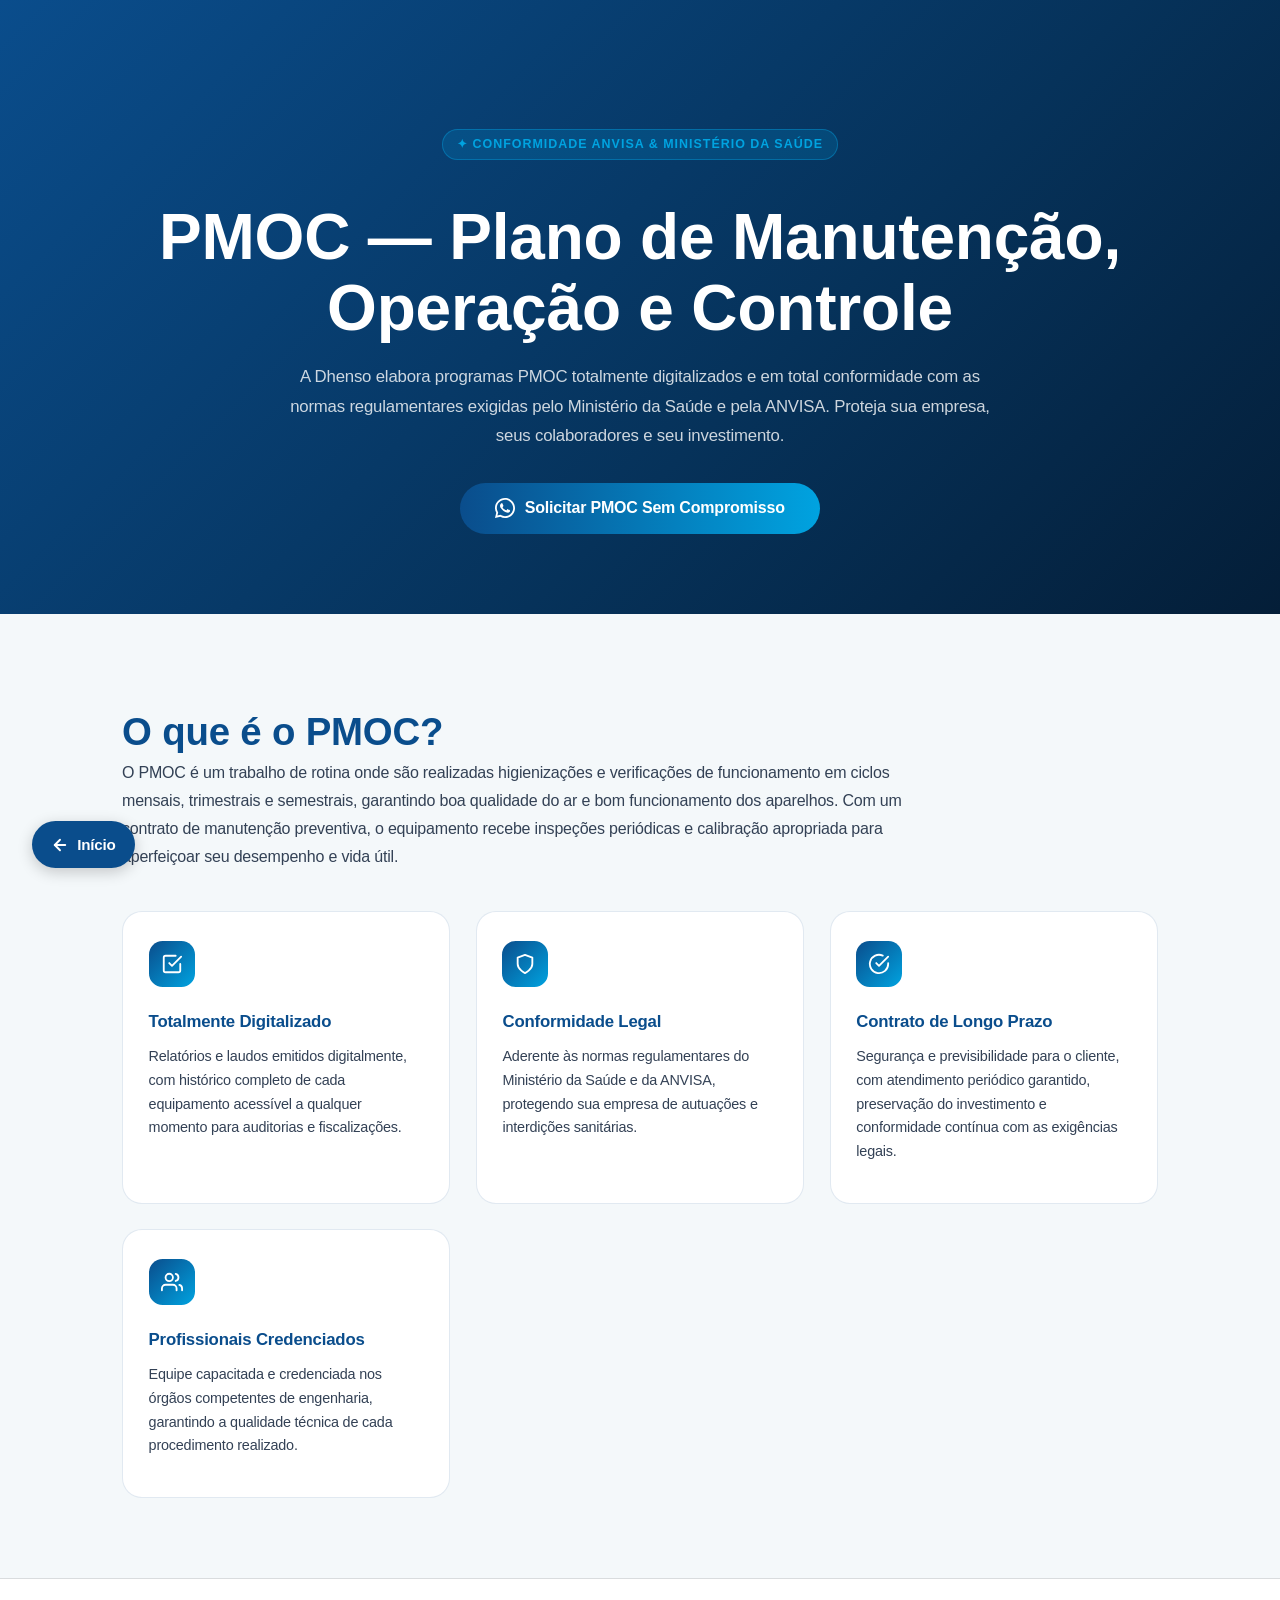
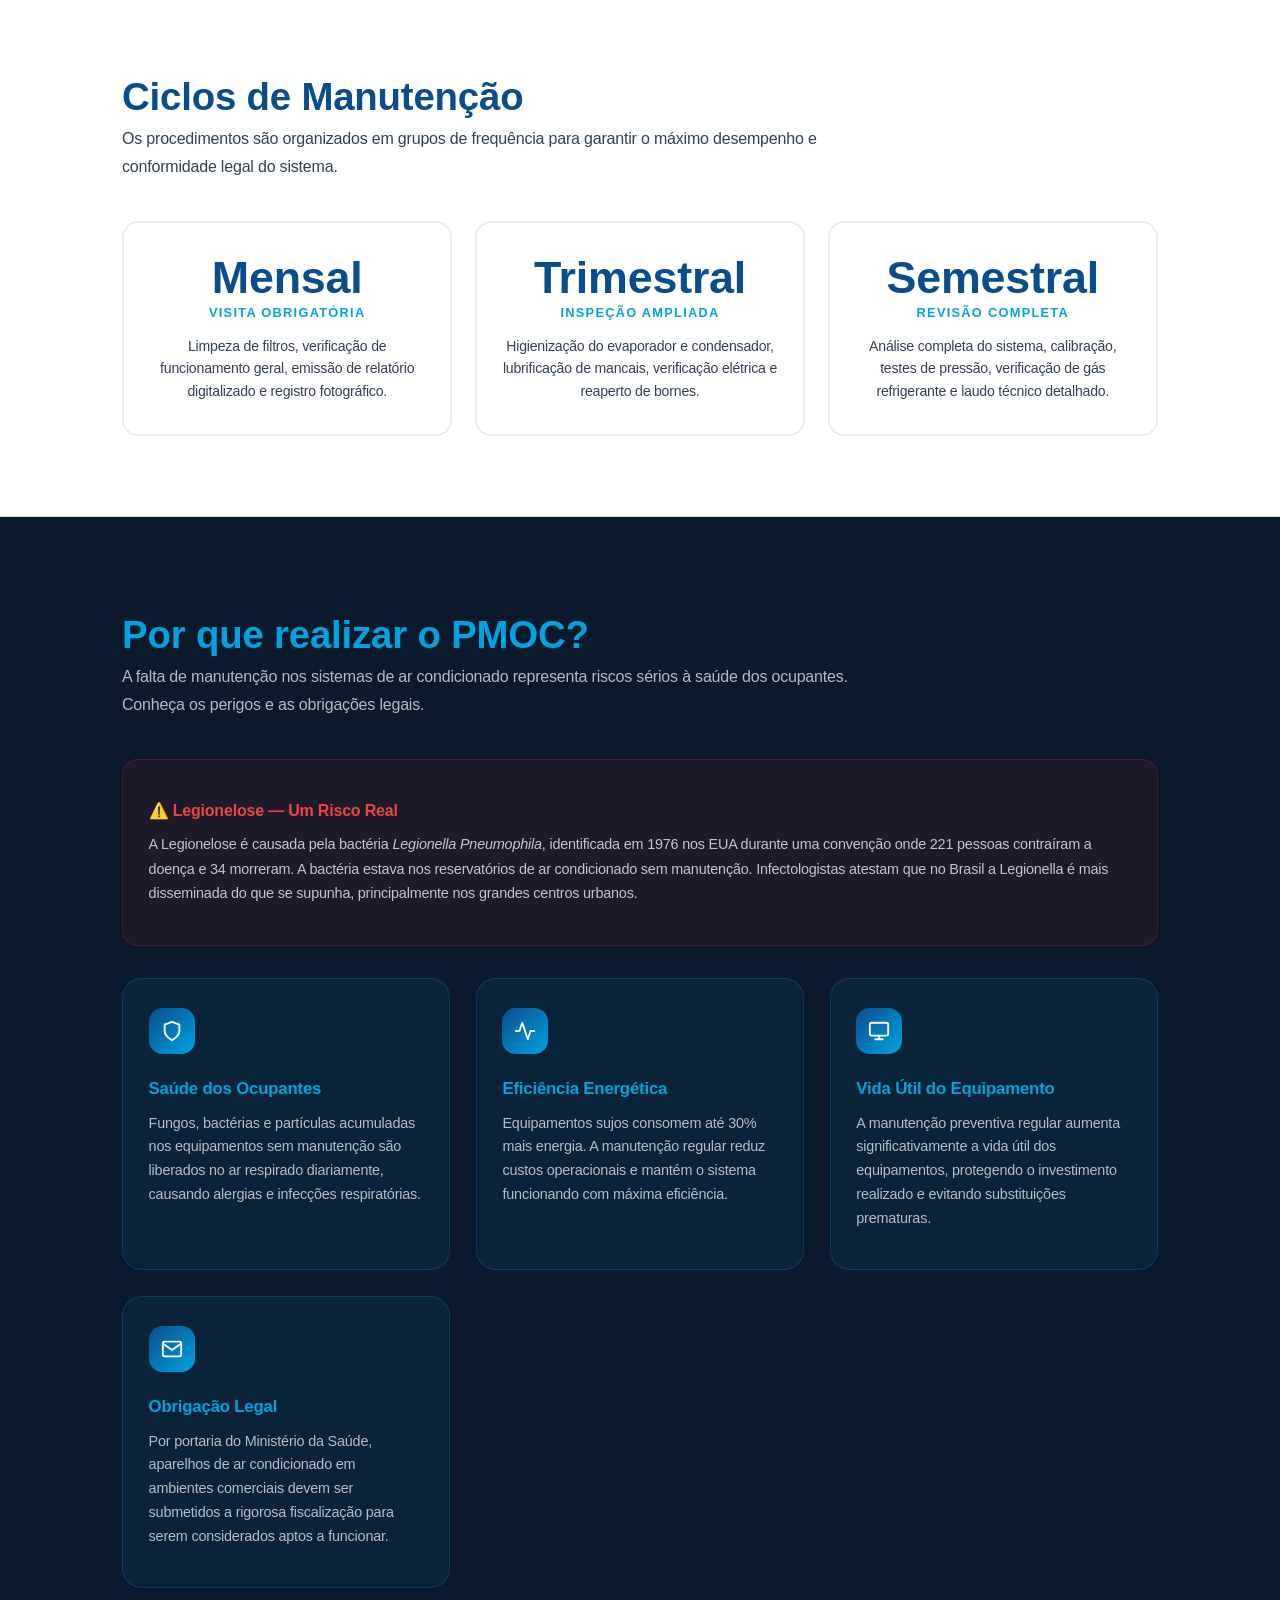
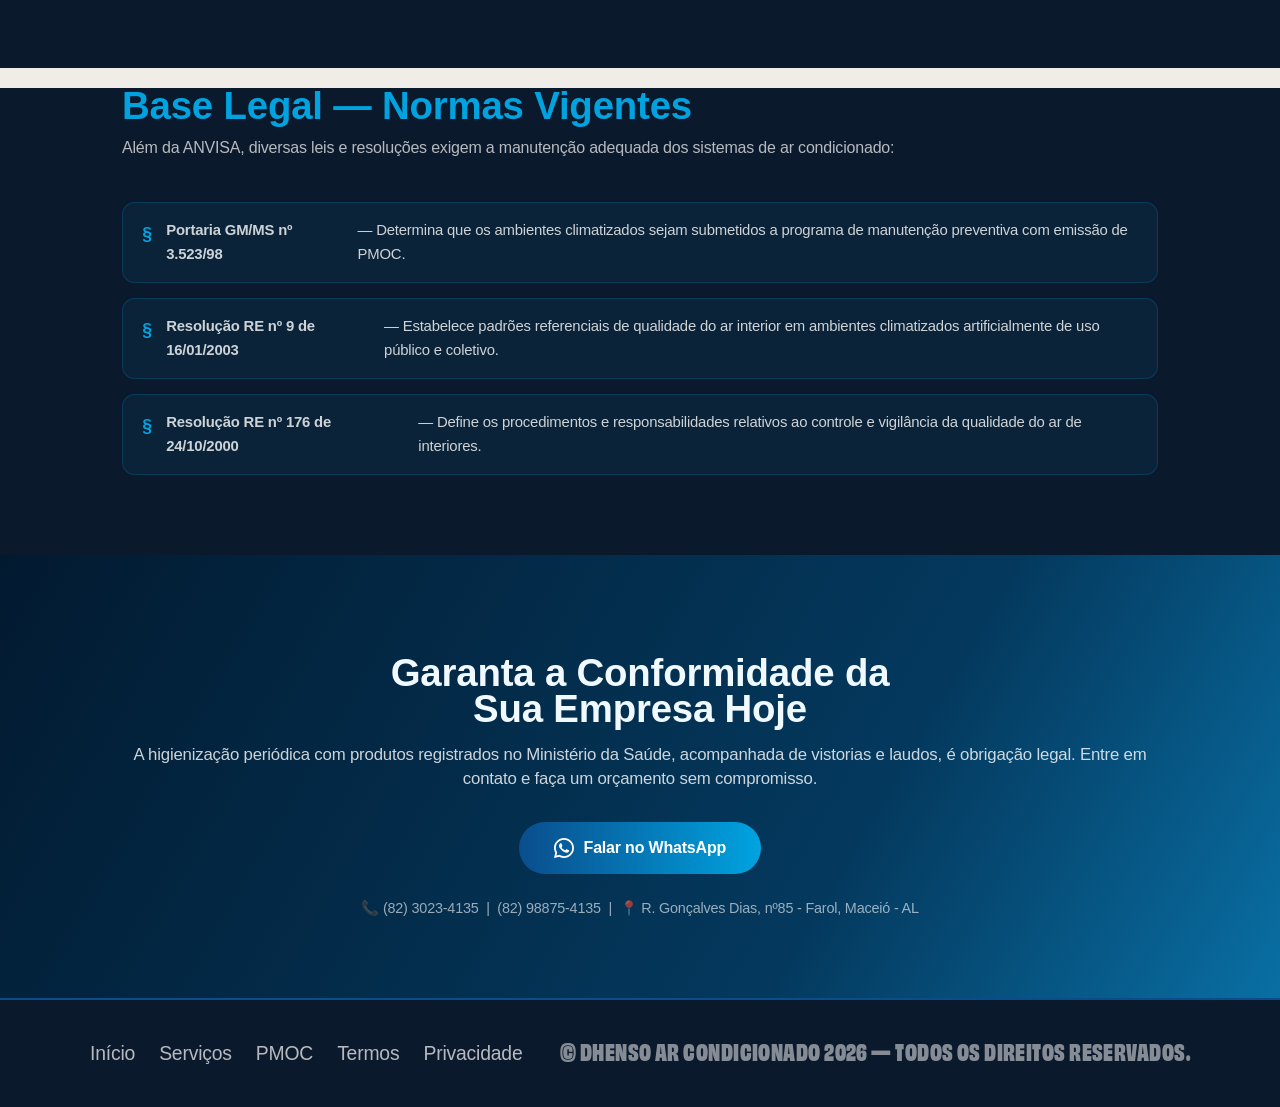
==== commit 9f9be579: "Fix: Atualizar caminhos de assets e adicionar pasta _external para corrigir deploy no Vercel" ====
--- a/pmoc.html
+++ b/pmoc.html
@@ -1,7 +1,7 @@
 <!DOCTYPE html><html><head><meta charset="utf-8"><title>Dhenso | PMOC — Plano de Manutenção, Operação e Controle</title><meta content="A Dhenso elabora programas PMOC totalmente digitalizados e em conformidade com a ANVISA e o Ministério da Saúde. Proteja sua empresa e garanta a qualidade do ar." name="description"><meta content="Dhenso | PMOC" property="og:title"><meta property="og:type" content="website"><meta content="width=device-width, initial-scale=1" name="viewport">
 <link rel="stylesheet" href="css/dhenso-theme.css">
-<link href="../_external/cdn.prod.website-files.com/697b66b471bb96c6995594ab/css/quoti---test.webflow.shared.e541e2b41.min.css" rel="stylesheet" type="text/css">
-<link href="../_external/cdn.prod.website-files.com/697b66b471bb96c6995594ab/css/quoti---test.webflow.697b66b471bb96c699559495.8e782ae3c.opt.min.css" rel="stylesheet" type="text/css">
+<link href="_external/cdn.prod.website-files.com/697b66b471bb96c6995594ab/css/quoti---test.webflow.shared.e541e2b41.min.css" rel="stylesheet" type="text/css">
+<link href="_external/cdn.prod.website-files.com/697b66b471bb96c6995594ab/css/quoti---test.webflow.697b66b471bb96c699559495.8e782ae3c.opt.min.css" rel="stylesheet" type="text/css">
 <script>!function(o,c){var n=c.documentElement,t=" w-mod-";n.className+=t+"js",("ontouchstart"in o||o.DocumentTouch&&c instanceof DocumentTouch)&&(n.className+=t+"touch")}(window,document);</script>
 <link href="images/favicon.png" rel="shortcut icon" type="image/png">
 <style>
--- a/_external/cdn.prod.website-files.com/697b66b471bb96c6995594ab/css/quoti---test.webflow.shared.e541e2b41.min.css
+++ b/_external/cdn.prod.website-files.com/697b66b471bb96c6995594ab/css/quoti---test.webflow.shared.e541e2b41.min.css
@@ -0,0 +1 @@
+html{-webkit-text-size-adjust:100%;-ms-text-size-adjust:100%;font-family:sans-serif}body{margin:0}article,aside,details,figcaption,figure,footer,header,hgroup,main,menu,nav,section,summary{display:block}audio,canvas,progress,video{vertical-align:baseline;display:inline-block}audio:not([controls]){height:0;display:none}[hidden],template{display:none}a{background-color:#0000}a:active,a:hover{outline:0}abbr[title]{border-bottom:1px dotted}b,strong{font-weight:700}dfn{font-style:italic}h1{margin:.67em 0;font-size:2em}mark{color:#000;background:#ff0}small{font-size:80%}sub,sup{vertical-align:baseline;font-size:75%;line-height:0;position:relative}sup{top:-.5em}sub{bottom:-.25em}img{border:0}svg:not(:root){overflow:hidden}hr{box-sizing:content-box;height:0}pre{overflow:auto}code,kbd,pre,samp{font-family:monospace;font-size:1em}button,input,optgroup,select,textarea{color:inherit;font:inherit;margin:0}button{overflow:visible}button,select{text-transform:none}button,html input[type=button],input[type=reset]{-webkit-appearance:button;cursor:pointer}button[disabled],html input[disabled]{cursor:default}button::-moz-focus-inner,input::-moz-focus-inner{border:0;padding:0}input{line-height:normal}input[type=checkbox],input[type=radio]{box-sizing:border-box;padding:0}input[type=number]::-webkit-inner-spin-button,input[type=number]::-webkit-outer-spin-button{height:auto}input[type=search]{-webkit-appearance:none}input[type=search]::-webkit-search-cancel-button,input[type=search]::-webkit-search-decoration{-webkit-appearance:none}legend{border:0;padding:0}textarea{overflow:auto}optgroup{font-weight:700}table{border-collapse:collapse;border-spacing:0}td,th{padding:0}@font-face{font-family:webflow-icons;src:url("[data-uri]")format("truetype");font-weight:400;font-style:normal}[class^=w-icon-],[class*=\ w-icon-]{speak:none;font-variant:normal;text-transform:none;-webkit-font-smoothing:antialiased;-moz-osx-font-smoothing:grayscale;font-style:normal;font-weight:400;line-height:1;font-family:webflow-icons!important}.w-icon-slider-right:before{content:""}.w-icon-slider-left:before{content:""}.w-icon-nav-menu:before{content:""}.w-icon-arrow-down:before,.w-icon-dropdown-toggle:before{content:""}.w-icon-file-upload-remove:before{content:""}.w-icon-file-upload-icon:before{content:""}*{box-sizing:border-box}html{height:100%}body{color:#333;background-color:#fff;min-height:100%;margin:0;font-family:Arial,sans-serif;font-size:14px;line-height:20px}img{vertical-align:middle;max-width:100%;display:inline-block}html.w-mod-touch *{background-attachment:scroll!important}.w-block{display:block}.w-inline-block{max-width:100%;display:inline-block}.w-clearfix:before,.w-clearfix:after{content:" ";grid-area:1/1/2/2;display:table}.w-clearfix:after{clear:both}.w-hidden{display:none}.w-button{color:#fff;line-height:inherit;cursor:pointer;background-color:#3898ec;border:0;border-radius:0;padding:9px 15px;text-decoration:none;display:inline-block}input.w-button{-webkit-appearance:button}:where(button.w-popover-trigger){color:inherit;cursor:pointer;font:inherit;line-height:inherit;text-align:inherit;-webkit-text-decoration:inherit;text-decoration:inherit;background-color:#0000;border:0;margin:0;padding:0}.w-popover{color:inherit;position-anchor:auto;position-area:top center;background-color:#0000;border:0;margin:8px;padding:0;position:fixed;inset:auto;overflow:visible}.w-popover[popover]:not(:popover-open){display:none}html[data-w-dynpage] [data-w-cloak]{color:#0000!important}.w-code-block{margin:unset}pre.w-code-block code{all:inherit}pre.w-code-block code>span{display:block!important}.w-optimization{display:contents}.w-webflow-badge,.w-webflow-badge>img{box-sizing:unset;width:unset;height:unset;max-height:unset;max-width:unset;min-height:unset;min-width:unset;margin:unset;padding:unset;float:unset;clear:unset;border:unset;border-radius:unset;background:unset;background-image:unset;background-position:unset;background-size:unset;background-repeat:unset;background-origin:unset;background-clip:unset;background-attachment:unset;background-color:unset;box-shadow:unset;transform:unset;direction:unset;font-family:unset;font-weight:unset;color:unset;font-size:unset;line-height:unset;font-style:unset;font-variant:unset;text-align:unset;letter-spacing:unset;-webkit-text-decoration:unset;text-decoration:unset;text-indent:unset;text-transform:unset;list-style-type:unset;text-shadow:unset;vertical-align:unset;cursor:unset;white-space:unset;word-break:unset;word-spacing:unset;word-wrap:unset;transition:unset}.w-webflow-badge{white-space:nowrap;cursor:pointer;box-shadow:0 0 0 1px #0000001a,0 1px 3px #0000001a;visibility:visible!important;opacity:1!important;z-index:2147483647!important;color:#aaadb0!important;width:auto!important;height:auto!important;overflow:unset!important;background-color:#fff!important;border-radius:3px!important;margin:0!important;padding:6px!important;font-size:12px!important;line-height:14px!important;text-decoration:none!important;display:inline-block!important;position:fixed!important;inset:auto 12px 12px auto!important;transform:none!important}.w-webflow-badge>img{position:unset;visibility:unset!important;opacity:1!important;vertical-align:middle!important;display:inline-block!important}h1,h2,h3,h4,h5,h6{margin-bottom:10px;font-weight:700}h1{margin-top:20px;font-size:38px;line-height:44px}h2{margin-top:20px;font-size:32px;line-height:36px}h3{margin-top:20px;font-size:24px;line-height:30px}h4{margin-top:10px;font-size:18px;line-height:24px}h5{margin-top:10px;font-size:14px;line-height:20px}h6{margin-top:10px;font-size:12px;line-height:18px}p{margin-top:0;margin-bottom:10px}blockquote{border-left:5px solid #e2e2e2;margin:0 0 10px;padding:10px 20px;font-size:18px;line-height:22px}figure{margin:0 0 10px}figcaption{text-align:center;margin-top:5px}ul,ol{margin-top:0;margin-bottom:10px;padding-left:40px}.w-list-unstyled{padding-left:0;list-style:none}.w-embed:before,.w-embed:after{content:" ";grid-area:1/1/2/2;display:table}.w-embed:after{clear:both}.w-video{width:100%;padding:0;position:relative}.w-video iframe,.w-video object,.w-video embed{border:none;width:100%;height:100%;position:absolute;top:0;left:0}fieldset{border:0;margin:0;padding:0}button,[type=button],[type=reset]{cursor:pointer;-webkit-appearance:button;border:0}.w-form{margin:0 0 15px}.w-form-done{text-align:center;background-color:#ddd;padding:20px;display:none}.w-form-fail{background-color:#ffdede;margin-top:10px;padding:10px;display:none}label{margin-bottom:5px;font-weight:700;display:block}.w-input,.w-select{color:#333;vertical-align:middle;background-color:#fff;border:1px solid #ccc;width:100%;height:38px;margin-bottom:10px;padding:8px 12px;font-size:14px;line-height:1.42857;display:block}.w-input::placeholder,.w-select::placeholder{color:#999}.w-input:focus,.w-select:focus{border-color:#3898ec;outline:0}.w-input[disabled],.w-select[disabled],.w-input[readonly],.w-select[readonly],fieldset[disabled] .w-input,fieldset[disabled] .w-select{cursor:not-allowed}.w-input[disabled]:not(.w-input-disabled),.w-select[disabled]:not(.w-input-disabled),.w-input[readonly],.w-select[readonly],fieldset[disabled]:not(.w-input-disabled) .w-input,fieldset[disabled]:not(.w-input-disabled) .w-select{background-color:#eee}textarea.w-input,textarea.w-select{height:auto}.w-select{background-color:#f3f3f3}.w-select[multiple]{height:auto}.w-form-label{cursor:pointer;margin-bottom:0;font-weight:400;display:inline-block}.w-radio{margin-bottom:5px;padding-left:20px;display:block}.w-radio:before,.w-radio:after{content:" ";grid-area:1/1/2/2;display:table}.w-radio:after{clear:both}.w-radio-input{float:left;margin:3px 0 0 -20px;line-height:normal}.w-file-upload{margin-bottom:10px;display:block}.w-file-upload-input{opacity:0;z-index:-100;width:.1px;height:.1px;position:absolute;overflow:hidden}.w-file-upload-default,.w-file-upload-uploading,.w-file-upload-success{color:#333;display:inline-block}.w-file-upload-error{margin-top:10px;display:block}.w-file-upload-default.w-hidden,.w-file-upload-uploading.w-hidden,.w-file-upload-error.w-hidden,.w-file-upload-success.w-hidden{display:none}.w-file-upload-uploading-btn{cursor:pointer;background-color:#fafafa;border:1px solid #ccc;margin:0;padding:8px 12px;font-size:14px;font-weight:400;display:flex}.w-file-upload-file{background-color:#fafafa;border:1px solid #ccc;flex-grow:1;justify-content:space-between;margin:0;padding:8px 9px 8px 11px;display:flex}.w-file-upload-file-name{font-size:14px;font-weight:400;display:block}.w-file-remove-link{cursor:pointer;width:auto;height:auto;margin-top:3px;margin-left:10px;padding:3px;display:block}.w-icon-file-upload-remove{margin:auto;font-size:10px}.w-file-upload-error-msg{color:#ea384c;padding:2px 0;display:inline-block}.w-file-upload-info{padding:0 12px;line-height:38px;display:inline-block}.w-file-upload-label{cursor:pointer;background-color:#fafafa;border:1px solid #ccc;margin:0;padding:8px 12px;font-size:14px;font-weight:400;display:inline-block}.w-icon-file-upload-icon,.w-icon-file-upload-uploading{width:20px;margin-right:8px;display:inline-block}.w-icon-file-upload-uploading{height:20px}.w-container{max-width:940px;margin-left:auto;margin-right:auto}.w-container:before,.w-container:after{content:" ";grid-area:1/1/2/2;display:table}.w-container:after{clear:both}.w-container .w-row{margin-left:-10px;margin-right:-10px}.w-row:before,.w-row:after{content:" ";grid-area:1/1/2/2;display:table}.w-row:after{clear:both}.w-row .w-row{margin-left:0;margin-right:0}.w-col{float:left;width:100%;min-height:1px;padding-left:10px;padding-right:10px;position:relative}.w-col .w-col{padding-left:0;padding-right:0}.w-col-1{width:8.33333%}.w-col-2{width:16.6667%}.w-col-3{width:25%}.w-col-4{width:33.3333%}.w-col-5{width:41.6667%}.w-col-6{width:50%}.w-col-7{width:58.3333%}.w-col-8{width:66.6667%}.w-col-9{width:75%}.w-col-10{width:83.3333%}.w-col-11{width:91.6667%}.w-col-12{width:100%}.w-hidden-main{display:none!important}@media screen and (max-width:991px){.w-container{max-width:728px}.w-hidden-main{display:inherit!important}.w-hidden-medium{display:none!important}.w-col-medium-1{width:8.33333%}.w-col-medium-2{width:16.6667%}.w-col-medium-3{width:25%}.w-col-medium-4{width:33.3333%}.w-col-medium-5{width:41.6667%}.w-col-medium-6{width:50%}.w-col-medium-7{width:58.3333%}.w-col-medium-8{width:66.6667%}.w-col-medium-9{width:75%}.w-col-medium-10{width:83.3333%}.w-col-medium-11{width:91.6667%}.w-col-medium-12{width:100%}.w-col-stack{width:100%;left:auto;right:auto}}@media screen and (max-width:767px){.w-hidden-main,.w-hidden-medium{display:inherit!important}.w-hidden-small{display:none!important}.w-row,.w-container .w-row{margin-left:0;margin-right:0}.w-col{width:100%;left:auto;right:auto}.w-col-small-1{width:8.33333%}.w-col-small-2{width:16.6667%}.w-col-small-3{width:25%}.w-col-small-4{width:33.3333%}.w-col-small-5{width:41.6667%}.w-col-small-6{width:50%}.w-col-small-7{width:58.3333%}.w-col-small-8{width:66.6667%}.w-col-small-9{width:75%}.w-col-small-10{width:83.3333%}.w-col-small-11{width:91.6667%}.w-col-small-12{width:100%}}@media screen and (max-width:479px){.w-container{max-width:none}.w-hidden-main,.w-hidden-medium,.w-hidden-small{display:inherit!important}.w-hidden-tiny{display:none!important}.w-col{width:100%}.w-col-tiny-1{width:8.33333%}.w-col-tiny-2{width:16.6667%}.w-col-tiny-3{width:25%}.w-col-tiny-4{width:33.3333%}.w-col-tiny-5{width:41.6667%}.w-col-tiny-6{width:50%}.w-col-tiny-7{width:58.3333%}.w-col-tiny-8{width:66.6667%}.w-col-tiny-9{width:75%}.w-col-tiny-10{width:83.3333%}.w-col-tiny-11{width:91.6667%}.w-col-tiny-12{width:100%}}.w-widget{position:relative}.w-widget-map{width:100%;height:400px}.w-widget-map label{width:auto;display:inline}.w-widget-map img{max-width:inherit}.w-widget-map .gm-style-iw{text-align:center}.w-widget-map .gm-style-iw>button{display:none!important}.w-widget-twitter{overflow:hidden}.w-widget-twitter-count-shim{vertical-align:top;text-align:center;background:#fff;border:1px solid #758696;border-radius:3px;width:28px;height:20px;display:inline-block;position:relative}.w-widget-twitter-count-shim *{pointer-events:none;-webkit-user-select:none;user-select:none}.w-widget-twitter-count-shim .w-widget-twitter-count-inner{text-align:center;color:#999;font-family:serif;font-size:15px;line-height:12px;position:relative}.w-widget-twitter-count-shim .w-widget-twitter-count-clear{display:block;position:relative}.w-widget-twitter-count-shim.w--large{width:36px;height:28px}.w-widget-twitter-count-shim.w--large .w-widget-twitter-count-inner{font-size:18px;line-height:18px}.w-widget-twitter-count-shim:not(.w--vertical){margin-left:5px;margin-right:8px}.w-widget-twitter-count-shim:not(.w--vertical).w--large{margin-left:6px}.w-widget-twitter-count-shim:not(.w--vertical):before,.w-widget-twitter-count-shim:not(.w--vertical):after{content:" ";pointer-events:none;border:solid #0000;width:0;height:0;position:absolute;top:50%;left:0}.w-widget-twitter-count-shim:not(.w--vertical):before{border-width:4px;border-color:#75869600 #5d6c7b #75869600 #75869600;margin-top:-4px;margin-left:-9px}.w-widget-twitter-count-shim:not(.w--vertical).w--large:before{border-width:5px;margin-top:-5px;margin-left:-10px}.w-widget-twitter-count-shim:not(.w--vertical):after{border-width:4px;border-color:#fff0 #fff #fff0 #fff0;margin-top:-4px;margin-left:-8px}.w-widget-twitter-count-shim:not(.w--vertical).w--large:after{border-width:5px;margin-top:-5px;margin-left:-9px}.w-widget-twitter-count-shim.w--vertical{width:61px;height:33px;margin-bottom:8px}.w-widget-twitter-count-shim.w--vertical:before,.w-widget-twitter-count-shim.w--vertical:after{content:" ";pointer-events:none;border:solid #0000;width:0;height:0;position:absolute;top:100%;left:50%}.w-widget-twitter-count-shim.w--vertical:before{border-width:5px;border-color:#5d6c7b #75869600 #75869600;margin-left:-5px}.w-widget-twitter-count-shim.w--vertical:after{border-width:4px;border-color:#fff #fff0 #fff0;margin-left:-4px}.w-widget-twitter-count-shim.w--vertical .w-widget-twitter-count-inner{font-size:18px;line-height:22px}.w-widget-twitter-count-shim.w--vertical.w--large{width:76px}.w-background-video{color:#fff;height:500px;position:relative;overflow:hidden}.w-background-video>video{object-fit:cover;z-index:-100;background-position:50%;background-size:cover;width:100%;height:100%;margin:auto;position:absolute;inset:-100%}.w-background-video>video::-webkit-media-controls-start-playback-button{-webkit-appearance:none;display:none!important}.w-background-video--control{background-color:#0000;padding:0;position:absolute;bottom:1em;right:1em}.w-background-video--control>[hidden]{display:none!important}.w-slider{text-align:center;clear:both;-webkit-tap-highlight-color:#0000;tap-highlight-color:#0000;background:#ddd;height:300px;position:relative}.w-slider-mask{z-index:1;white-space:nowrap;height:100%;display:block;position:relative;left:0;right:0;overflow:hidden}.w-slide{vertical-align:top;white-space:normal;text-align:left;width:100%;height:100%;display:inline-block;position:relative}.w-slider-nav{z-index:2;text-align:center;-webkit-tap-highlight-color:#0000;tap-highlight-color:#0000;height:40px;margin:auto;padding-top:10px;position:absolute;inset:auto 0 0}.w-slider-nav.w-round>div{border-radius:100%}.w-slider-nav.w-num>div{width:auto;height:auto;font-size:inherit;line-height:inherit;padding:.2em .5em}.w-slider-nav.w-shadow>div{box-shadow:0 0 3px #3336}.w-slider-nav-invert{color:#fff}.w-slider-nav-invert>div{background-color:#2226}.w-slider-nav-invert>div.w-active{background-color:#222}.w-slider-dot{cursor:pointer;background-color:#fff6;width:1em;height:1em;margin:0 3px .5em;transition:background-color .1s,color .1s;display:inline-block;position:relative}.w-slider-dot.w-active{background-color:#fff}.w-slider-dot:focus{outline:none;box-shadow:0 0 0 2px #fff}.w-slider-dot:focus.w-active{box-shadow:none}.w-slider-arrow-left,.w-slider-arrow-right{cursor:pointer;color:#fff;-webkit-tap-highlight-color:#0000;tap-highlight-color:#0000;-webkit-user-select:none;user-select:none;width:80px;margin:auto;font-size:40px;position:absolute;inset:0;overflow:hidden}.w-slider-arrow-left [class^=w-icon-],.w-slider-arrow-right [class^=w-icon-],.w-slider-arrow-left [class*=\ w-icon-],.w-slider-arrow-right [class*=\ w-icon-]{position:absolute}.w-slider-arrow-left:focus,.w-slider-arrow-right:focus{outline:0}.w-slider-arrow-left{z-index:3;right:auto}.w-slider-arrow-right{z-index:4;left:auto}.w-icon-slider-left,.w-icon-slider-right{width:1em;height:1em;margin:auto;inset:0}.w-slider-aria-label{clip:rect(0 0 0 0);border:0;width:1px;height:1px;margin:-1px;padding:0;position:absolute;overflow:hidden}.w-slider-force-show{display:block!important}.w-dropdown{text-align:left;z-index:900;margin-left:auto;margin-right:auto;display:inline-block;position:relative}.w-dropdown-btn,.w-dropdown-toggle,.w-dropdown-link{vertical-align:top;color:#222;text-align:left;white-space:nowrap;margin-left:auto;margin-right:auto;padding:20px;text-decoration:none;position:relative}.w-dropdown-toggle{-webkit-user-select:none;user-select:none;cursor:pointer;padding-right:40px;display:inline-block}.w-dropdown-toggle:focus{outline:0}.w-icon-dropdown-toggle{width:1em;height:1em;margin:auto 20px auto auto;position:absolute;top:0;bottom:0;right:0}.w-dropdown-list{background:#ddd;min-width:100%;display:none;position:absolute}.w-dropdown-list.w--open{display:block}.w-dropdown-link{color:#222;padding:10px 20px;display:block}.w-dropdown-link.w--current{color:#0082f3}.w-dropdown-link:focus{outline:0}.w-lightbox-backdrop{cursor:auto;letter-spacing:normal;text-indent:0;text-shadow:none;text-transform:none;visibility:visible;white-space:normal;word-break:normal;word-spacing:normal;word-wrap:normal;color:#fff;text-align:center;z-index:2000;opacity:0;-webkit-user-select:none;-moz-user-select:none;-webkit-tap-highlight-color:transparent;background:#000000e6;outline:0;font-family:Helvetica Neue,Helvetica,Ubuntu,Segoe UI,Verdana,sans-serif;font-size:17px;font-style:normal;font-weight:300;line-height:1.2;list-style:disc;position:fixed;inset:0;-webkit-transform:translate(0)}.w-lightbox-backdrop,.w-lightbox-container{-webkit-overflow-scrolling:touch;height:100%;overflow:auto}.w-lightbox-content{height:100vh;position:relative;overflow:hidden}.w-lightbox-view{opacity:0;width:100vw;height:100vh;position:absolute}.w-lightbox-view:before{content:"";height:100vh}.w-lightbox-group,.w-lightbox-group .w-lightbox-view,.w-lightbox-group .w-lightbox-view:before{height:86vh}.w-lightbox-frame,.w-lightbox-view:before{vertical-align:middle;display:inline-block}.w-lightbox-figure{margin:0;position:relative}.w-lightbox-group .w-lightbox-figure{cursor:pointer}.w-lightbox-img{width:auto;max-width:none;height:auto}.w-lightbox-image{float:none;max-width:100vw;max-height:100vh;display:block}.w-lightbox-group .w-lightbox-image{max-height:86vh}.w-lightbox-caption{text-align:left;text-overflow:ellipsis;white-space:nowrap;background:#0006;padding:.5em 1em;position:absolute;bottom:0;left:0;right:0;overflow:hidden}.w-lightbox-embed{width:100%;height:100%;position:absolute;inset:0}.w-lightbox-control{cursor:pointer;background-position:50%;background-repeat:no-repeat;background-size:24px;width:4em;transition:all .3s;position:absolute;top:0}.w-lightbox-left{background-image:url("[data-uri]");display:none;bottom:0;left:0}.w-lightbox-right{background-image:url("[data-uri]");display:none;bottom:0;right:0}.w-lightbox-close{background-image:url("[data-uri]");background-size:18px;height:2.6em;right:0}.w-lightbox-strip{white-space:nowrap;padding:0 1vh;line-height:0;position:absolute;bottom:0;left:0;right:0;overflow:auto hidden}.w-lightbox-item{box-sizing:content-box;cursor:pointer;width:10vh;padding:2vh 1vh;display:inline-block;-webkit-transform:translate(0,0)}.w-lightbox-active{opacity:.3}.w-lightbox-thumbnail{background:#222;height:10vh;position:relative;overflow:hidden}.w-lightbox-thumbnail-image{position:absolute;top:0;left:0}.w-lightbox-thumbnail .w-lightbox-tall{width:100%;top:50%;transform:translateY(-50%)}.w-lightbox-thumbnail .w-lightbox-wide{height:100%;left:50%;transform:translate(-50%)}.w-lightbox-spinner{box-sizing:border-box;border:5px solid #0006;border-radius:50%;width:40px;height:40px;margin-top:-20px;margin-left:-20px;animation:.8s linear infinite spin;position:absolute;top:50%;left:50%}.w-lightbox-spinner:after{content:"";border:3px solid #0000;border-bottom-color:#fff;border-radius:50%;position:absolute;inset:-4px}.w-lightbox-hide{display:none}.w-lightbox-noscroll{overflow:hidden}@media (min-width:768px){.w-lightbox-content{height:96vh;margin-top:2vh}.w-lightbox-view,.w-lightbox-view:before{height:96vh}.w-lightbox-group,.w-lightbox-group .w-lightbox-view,.w-lightbox-group .w-lightbox-view:before{height:84vh}.w-lightbox-image{max-width:96vw;max-height:96vh}.w-lightbox-group .w-lightbox-image{max-width:82.3vw;max-height:84vh}.w-lightbox-left,.w-lightbox-right{opacity:.5;display:block}.w-lightbox-close{opacity:.8}.w-lightbox-control:hover{opacity:1}}.w-lightbox-inactive,.w-lightbox-inactive:hover{opacity:0}.w-richtext:before,.w-richtext:after{content:" ";grid-area:1/1/2/2;display:table}.w-richtext:after{clear:both}.w-richtext[contenteditable=true]:before,.w-richtext[contenteditable=true]:after{white-space:initial}.w-richtext ol,.w-richtext ul{overflow:hidden}.w-richtext .w-richtext-figure-selected.w-richtext-figure-type-video div:after,.w-richtext .w-richtext-figure-selected[data-rt-type=video] div:after,.w-richtext .w-richtext-figure-selected.w-richtext-figure-type-image div,.w-richtext .w-richtext-figure-selected[data-rt-type=image] div{outline:2px solid #2895f7}.w-richtext figure.w-richtext-figure-type-video>div:after,.w-richtext figure[data-rt-type=video]>div:after{content:"";display:none;position:absolute;inset:0}.w-richtext figure{max-width:60%;position:relative}.w-richtext figure>div:before{cursor:default!important}.w-richtext figure img{width:100%}.w-richtext figure figcaption.w-richtext-figcaption-placeholder{opacity:.6}.w-richtext figure div{color:#0000;font-size:0}.w-richtext figure.w-richtext-figure-type-image,.w-richtext figure[data-rt-type=image]{display:table}.w-richtext figure.w-richtext-figure-type-image>div,.w-richtext figure[data-rt-type=image]>div{display:inline-block}.w-richtext figure.w-richtext-figure-type-image>figcaption,.w-richtext figure[data-rt-type=image]>figcaption{caption-side:bottom;display:table-caption}.w-richtext figure.w-richtext-figure-type-video,.w-richtext figure[data-rt-type=video]{width:60%;height:0}.w-richtext figure.w-richtext-figure-type-video iframe,.w-richtext figure[data-rt-type=video] iframe{width:100%;height:100%;position:absolute;top:0;left:0}.w-richtext figure.w-richtext-figure-type-video>div,.w-richtext figure[data-rt-type=video]>div{width:100%}.w-richtext figure.w-richtext-align-center{clear:both;margin-left:auto;margin-right:auto}.w-richtext figure.w-richtext-align-center.w-richtext-figure-type-image>div,.w-richtext figure.w-richtext-align-center[data-rt-type=image]>div{max-width:100%}.w-richtext figure.w-richtext-align-normal{clear:both}.w-richtext figure.w-richtext-align-fullwidth{text-align:center;clear:both;width:100%;max-width:100%;margin-left:auto;margin-right:auto;display:block}.w-richtext figure.w-richtext-align-fullwidth>div{padding-bottom:inherit;display:inline-block}.w-richtext figure.w-richtext-align-fullwidth>figcaption{display:block}.w-richtext figure.w-richtext-align-floatleft{float:left;clear:none;margin-right:15px}.w-richtext figure.w-richtext-align-floatright{float:right;clear:none;margin-left:15px}.w-nav{z-index:1000;background:#ddd;position:relative}.w-nav:before,.w-nav:after{content:" ";grid-area:1/1/2/2;display:table}.w-nav:after{clear:both}.w-nav-brand{float:left;color:#333;text-decoration:none;position:relative}.w-nav-link{vertical-align:top;color:#222;text-align:left;margin-left:auto;margin-right:auto;padding:20px;text-decoration:none;display:inline-block;position:relative}.w-nav-link.w--current{color:#0082f3}.w-nav-menu{float:right;position:relative}[data-nav-menu-open]{text-align:center;background:#c8c8c8;min-width:200px;position:absolute;top:100%;left:0;right:0;overflow:visible;display:block!important}.w--nav-link-open{display:block;position:relative}.w-nav-overlay{width:100%;display:none;position:absolute;top:100%;left:0;right:0;overflow:hidden}.w-nav-overlay [data-nav-menu-open]{top:0}.w-nav[data-animation=over-left] .w-nav-overlay{width:auto}.w-nav[data-animation=over-left] .w-nav-overlay,.w-nav[data-animation=over-left] [data-nav-menu-open]{z-index:1;top:0;right:auto}.w-nav[data-animation=over-right] .w-nav-overlay{width:auto}.w-nav[data-animation=over-right] .w-nav-overlay,.w-nav[data-animation=over-right] [data-nav-menu-open]{z-index:1;top:0;left:auto}.w-nav-button{float:right;cursor:pointer;-webkit-tap-highlight-color:#0000;tap-highlight-color:#0000;-webkit-user-select:none;user-select:none;padding:18px;font-size:24px;display:none;position:relative}.w-nav-button:focus{outline:0}.w-nav-button.w--open{color:#fff;background-color:#c8c8c8}.w-nav[data-collapse=all] .w-nav-menu{display:none}.w-nav[data-collapse=all] .w-nav-button,.w--nav-dropdown-open,.w--nav-dropdown-toggle-open{display:block}.w--nav-dropdown-list-open{position:static}@media screen and (max-width:991px){.w-nav[data-collapse=medium] .w-nav-menu{display:none}.w-nav[data-collapse=medium] .w-nav-button{display:block}}@media screen and (max-width:767px){.w-nav[data-collapse=small] .w-nav-menu{display:none}.w-nav[data-collapse=small] .w-nav-button{display:block}.w-nav-brand{padding-left:10px}}@media screen and (max-width:479px){.w-nav[data-collapse=tiny] .w-nav-menu{display:none}.w-nav[data-collapse=tiny] .w-nav-button{display:block}}.w-tabs{position:relative}.w-tabs:before,.w-tabs:after{content:" ";grid-area:1/1/2/2;display:table}.w-tabs:after{clear:both}.w-tab-menu{position:relative}.w-tab-link{vertical-align:top;text-align:left;cursor:pointer;color:#222;background-color:#ddd;padding:9px 30px;text-decoration:none;display:inline-block;position:relative}.w-tab-link.w--current{background-color:#c8c8c8}.w-tab-link:focus{outline:0}.w-tab-content{display:block;position:relative;overflow:hidden}.w-tab-pane{display:none;position:relative}.w--tab-active{display:block}@media screen and (max-width:479px){.w-tab-link{display:block}}.w-ix-emptyfix:after{content:""}@keyframes spin{0%{transform:rotate(0)}to{transform:rotate(360deg)}}.w-dyn-empty{background-color:#ddd;padding:10px}.w-dyn-hide,.w-dyn-bind-empty,.w-condition-invisible{display:none!important}.wf-layout-layout{display:grid}.w-layout-grid{grid-row-gap:16px;grid-column-gap:16px;grid-template-rows:auto auto;grid-template-columns:1fr 1fr;grid-auto-columns:1fr;display:grid}@font-face{font-family:Obviously;src:url("../697b66b471bb96c6995594f1_Obviously-NarrowBlack.woff2")format("woff2"),url("../697b66b471bb96c6995594ee_Obviously-NarrowBlack.woff")format("woff");font-weight:900;font-style:normal;font-display:swap}@font-face{font-family:Switzer;src:url("../697b66b471bb96c6995594ef_Switzer-MediumItalic.woff2")format("woff2"),url("../697b66b471bb96c6995594f0_Switzer-MediumItalic.woff")format("woff");font-weight:500;font-style:italic;font-display:swap}@font-face{font-family:Switzer;src:url("../697b66b471bb96c6995594f2_Switzer-Medium.woff2")format("woff2"),url("../697b66b471bb96c6995594d1_Switzer-Medium.woff")format("woff");font-weight:500;font-style:normal;font-display:swap}@font-face{font-family:Switzer;src:url("../697b66b471bb96c6995594f3_Switzer-Semibold.woff2")format("woff2"),url("../697b66b471bb96c6995594b2_Switzer-Semibold.woff")format("woff");font-weight:600;font-style:normal;font-display:swap}
--- a/_external/cdn.prod.website-files.com/697b66b471bb96c6995594ab/css/quoti---test.webflow.697b66b471bb96c699559495.8e782ae3c.opt.min.css
+++ b/_external/cdn.prod.website-files.com/697b66b471bb96c6995594ab/css/quoti---test.webflow.697b66b471bb96c699559495.8e782ae3c.opt.min.css
@@ -0,0 +1 @@
+:root{--_theme---background:var(--swatch--light-200);--_text-style---font-family:var(--_typography---font--primary-family);--_theme---text:var(--swatch--dark-900);--_text-style---font-size:var(--_typography---font-size--text-main);--_text-style---line-height:var(--_typography---line-height--huge);--_text-style---font-weight:var(--_typography---font--primary-medium);--_text-style---letter-spacing:var(--_typography---letter-spacing--small);--site--gutter:clamp(1*1rem,((1 - ((1.5 - 1)/(var(--site--viewport-max) - var(--site--viewport-min))*var(--site--viewport-min)))*1rem + ((1.5 - 1)/(var(--site--viewport-max) - var(--site--viewport-min)))*100vw),1.5*1rem);--_spacing---space--8:clamp(2.5*1rem,((2.5 - ((4 - 2.5)/(var(--site--viewport-max) - var(--site--viewport-min))*var(--site--viewport-min)))*1rem + ((4 - 2.5)/(var(--site--viewport-max) - var(--site--viewport-min)))*100vw),4*1rem);--radius--main:1.5rem;--_theme---background-2:var(--swatch--light-300);--site--column-count:12;--site--column-width:calc((min(var(--max-width--main),100% - var(--site--margin)*2) - (var(--site--gutter)*(var(--site--column-count) - 1)))/var(--site--column-count));--_responsive---large:1;--_responsive---medium:0;--_responsive---small:0;--_responsive---xsmall:0;--_spacing---space--6:clamp(2*1rem,((2 - ((2.5 - 2)/(var(--site--viewport-max) - var(--site--viewport-min))*var(--site--viewport-min)))*1rem + ((2.5 - 2)/(var(--site--viewport-max) - var(--site--viewport-min)))*100vw),2.5*1rem);--_spacing---section-space--main:clamp(4*1rem,((4 - ((7 - 4)/(var(--site--viewport-max) - var(--site--viewport-min))*var(--site--viewport-min)))*1rem + ((7 - 4)/(var(--site--viewport-max) - var(--site--viewport-min)))*100vw),7*1rem);--_spacing---space--5:clamp(1.75*1rem,((1.75 - ((2 - 1.75)/(var(--site--viewport-max) - var(--site--viewport-min))*var(--site--viewport-min)))*1rem + ((2 - 1.75)/(var(--site--viewport-max) - var(--site--viewport-min)))*100vw),2*1rem);--max-width--small:50rem;--site--margin:clamp(1*1rem,((1 - ((2.75 - 1)/(var(--site--viewport-max) - var(--site--viewport-min))*var(--site--viewport-min)))*1rem + ((2.75 - 1)/(var(--site--viewport-max) - var(--site--viewport-min)))*100vw),2.75*1rem);--_gap---size:var(--site--gutter);--_column-count---value:1;--_theme---background-skeleton:var(--swatch--transparent);--_spacing---space--3:clamp(.875*1rem,((.875 - ((1 - .875)/(var(--site--viewport-max) - var(--site--viewport-min))*var(--site--viewport-min)))*1rem + ((1 - .875)/(var(--site--viewport-max) - var(--site--viewport-min)))*100vw),1*1rem);--border-width--main:.094rem;--_text-style---margin-bottom:var(--_spacing---space--4);--_text-style---text-wrap:pretty;--_theme---heading-accent:var(--swatch--brand-500);--_spacing---space--2:clamp(.625*1rem,((.625 - ((.75 - .625)/(var(--site--viewport-max) - var(--site--viewport-min))*var(--site--viewport-min)))*1rem + ((.75 - .625)/(var(--site--viewport-max) - var(--site--viewport-min)))*100vw),.75*1rem);--_spacing---section-space--none:0px;--_spacing---section-space--small:clamp(3*1rem,((3 - ((5 - 3)/(var(--site--viewport-max) - var(--site--viewport-min))*var(--site--viewport-min)))*1rem + ((5 - 3)/(var(--site--viewport-max) - var(--site--viewport-min)))*100vw),5*1rem);--_spacing---section-space--large:clamp(5.5*1rem,((5.5 - ((10 - 5.5)/(var(--site--viewport-max) - var(--site--viewport-min))*var(--site--viewport-min)))*1rem + ((10 - 5.5)/(var(--site--viewport-max) - var(--site--viewport-min)))*100vw),10*1rem);--_spacing---section-space--page-top:clamp(10*1rem,((10 - ((14 - 10)/(var(--site--viewport-max) - var(--site--viewport-min))*var(--site--viewport-min)))*1rem + ((14 - 10)/(var(--site--viewport-max) - var(--site--viewport-min)))*100vw),14*1rem);--max-width--main:calc(var(--site--viewport-max)*1rem);--max-width--full:100%;--_text-style---margin-top:var(--_spacing---space--4);--_text-style---trim-top:var(--_typography---font--primary-trim-top);--_text-style---trim-bottom:var(--_typography---font--primary-trim-bottom);--_spacing---space--7:clamp(2.25*1rem,((2.25 - ((3 - 2.25)/(var(--site--viewport-max) - var(--site--viewport-min))*var(--site--viewport-min)))*1rem + ((3 - 2.25)/(var(--site--viewport-max) - var(--site--viewport-min)))*100vw),3*1rem);--_typography---line-height--small:.85;--_typography---line-height--medium:1;--_typography---line-height--large:1.3;--_typography---line-height--huge:1.4;--_typography---letter-spacing--tight:-.02em;--_typography---letter-spacing--normal:0em;--swatch--transparent:transparent;--_spacing---space--1:clamp(.375*1rem,((.375 - ((.5 - .375)/(var(--site--viewport-max) - var(--site--viewport-min))*var(--site--viewport-min)))*1rem + ((.5 - .375)/(var(--site--viewport-max) - var(--site--viewport-min)))*100vw),.5*1rem);--_spacing---space--4:clamp(1.25*1rem,((1.25 - ((1.5 - 1.25)/(var(--site--viewport-max) - var(--site--viewport-min))*var(--site--viewport-min)))*1rem + ((1.5 - 1.25)/(var(--site--viewport-max) - var(--site--viewport-min)))*100vw),1.5*1rem);--_typography---font--primary-family:Switzer,Arial,sans-serif;--_typography---font--primary-regular:400;--_typography---font--primary-medium:500;--_typography---font--primary-semibold:600;--radius--small:.75rem;--radius--round:100vw;--_theme---border:var(--swatch--dark-900);--_typography---font-size--text-large:clamp(1.25*1rem,((1.25 - ((3 - 1.25)/(var(--site--viewport-max) - var(--site--viewport-min))*var(--site--viewport-min)))*1rem + ((3 - 1.25)/(var(--site--viewport-max) - var(--site--viewport-min)))*100vw),3*1rem);--_trigger---on:1;--_trigger---off:0;--_theme---button-primary--border:var(--_theme---button-primary--background);--_theme---button-primary--background:var(--swatch--brand-500);--_theme---button-primary--text:var(--swatch--light-100);--_theme---button-secondary--border:var(--swatch--light-300);--_theme---button-secondary--background:var(--swatch--light-300);--_theme---button-secondary--text:var(--_theme---text);--_theme---text-link--border:var(--_theme---border);--_theme---text-link--text:var(--_theme---text);--_theme---text-link--text-hover:var(--_theme---text-link--text);--swatch--dark-900:#252322;--swatch--light-100:white;--button-size--medium:3rem;--_button-style---text:var(--_theme---button-primary--text);--_button-style---text-hover:var(--_theme---button-primary--text-hover);--_button-style---background:var(--_theme---button-primary--background);--_button-style---background-hover:var(--_theme---button-primary--background-hover);--_button-style---border:var(--_theme---button-primary--border);--_button-style---border-hover:var(--_theme---button-primary--border-hover);--button-size--large:5rem;--_state---false:0;--_state---true:1;--radius--huge:3rem;--swatch--light-300:#dbdbd3;--radius--large:2rem;--focus--offset-inner:calc(var(--focus--width)*-1);--nav--max-width-outer:var(--max-width--main);--nav--spacing-outer-horizontal:var(--site--margin);--nav--radius:var(--radius--small);--_theme---nav--background:var(--_theme---background);--nav--max-width-inner:var(--max-width--main);--nav--height-total:calc(var(--nav--height) + var(--nav--spacing-outer-vertical));--nav--spacing-outer-vertical:var(--site--margin);--nav--height:4rem;--nav--hamburger-thickness:var(--border-width--main);--nav--hamburger-gap:var(--_spacing---space--2);--nav--spacing-inner-horizontal:var(--_spacing---space--5);--focus--width:.125rem;--_theme---text-link--border-hover:var(--_theme---text);--_theme---button-primary--border-hover:var(--_theme---button-primary--background-hover);--_theme---button-primary--background-hover:var(--swatch--dark-900);--_theme---button-primary--text-hover:var(--swatch--light-100);--_theme---button-secondary--border-hover:var(--_theme---button-secondary--background-hover);--_theme---button-secondary--background-hover:var(--swatch--dark-900);--_theme---button-secondary--text-hover:var(--swatch--light-100);--swatch--brand-500:#fd5b2c;--swatch--brand-purple:#7d5ba6;--swatch--dark-800:#403c3b;--_typography---font-size--text-small:clamp(1*1rem,((1 - ((1.125 - 1)/(var(--site--viewport-max) - var(--site--viewport-min))*var(--site--viewport-min)))*1rem + ((1.125 - 1)/(var(--site--viewport-max) - var(--site--viewport-min)))*100vw),1.125*1rem);--_text-style---text-transform:var(--_typography---text-transform--none);--site--viewport-max:108;--site--viewport-min:20;--_theme---selection--background:var(--swatch--brand-500);--_theme---selection--text:var(--swatch--light-100);--focus--offset-outer:.1875rem;--swatch--light-100-o20:color-mix(in srgb,var(--swatch--light-100)20%,transparent);--swatch--light-200:#f0ece8;--swatch--dark-900-o20:color-mix(in srgb,var(--swatch--dark-900)20%,transparent);--swatch--brand-100:color-mix(in srgb,var(--swatch--brand-500),white 80%);--swatch--brand-200:color-mix(in srgb,var(--swatch--brand-500),white 60%);--swatch--brand-400:color-mix(in srgb,var(--swatch--brand-500),white 20%);--swatch--brand-300:color-mix(in srgb,var(--swatch--brand-500),white 40%);--swatch--brand-900:color-mix(in srgb,var(--swatch--brand-500),black 80%);--swatch--brand-800:color-mix(in srgb,var(--swatch--brand-500),black 60%);--swatch--brand-700:color-mix(in srgb,var(--swatch--brand-500),black 40%);--swatch--brand-600:color-mix(in srgb,var(--swatch--brand-500),black 20%);--swatch--brand-text:var(--swatch--light-100);--swatch--brand-text-o20:color-mix(in srgb,var(--swatch--brand-text)20%,transparent);--swatch--brand-green:#8ba02c;--nav--banner-height:2.4rem;--_typography---font--primary-trim-top:.32em;--_typography---font--primary-trim-bottom:.37em;--_typography---font--secondary-family:Obviously,Arial,sans-serif;--_typography---font--secondary-trim-top:.38em;--_typography---font--secondary-trim-bottom:.38em;--_typography---font--secondary-black:900;--_typography---letter-spacing--small:-.01em;--_typography---letter-spacing--wide:.02em;--_typography---font-size--text-main:clamp(1.125*1rem,((1.125 - ((1.25 - 1.125)/(var(--site--viewport-max) - var(--site--viewport-min))*var(--site--viewport-min)))*1rem + ((1.25 - 1.125)/(var(--site--viewport-max) - var(--site--viewport-min)))*100vw),1.25*1rem);--_typography---font-size--h6:clamp(1.125*1rem,((1.125 - ((1.5 - 1.125)/(var(--site--viewport-max) - var(--site--viewport-min))*var(--site--viewport-min)))*1rem + ((1.5 - 1.125)/(var(--site--viewport-max) - var(--site--viewport-min)))*100vw),1.5*1rem);--_typography---font-size--h5:clamp(1.375*1rem,((1.375 - ((2 - 1.375)/(var(--site--viewport-max) - var(--site--viewport-min))*var(--site--viewport-min)))*1rem + ((2 - 1.375)/(var(--site--viewport-max) - var(--site--viewport-min)))*100vw),2*1rem);--_typography---font-size--h4:clamp(1.75*1rem,((1.75 - ((2.5 - 1.75)/(var(--site--viewport-max) - var(--site--viewport-min))*var(--site--viewport-min)))*1rem + ((2.5 - 1.75)/(var(--site--viewport-max) - var(--site--viewport-min)))*100vw),2.5*1rem);--_typography---font-size--h3:clamp(2*1rem,((2 - ((4.5 - 2)/(var(--site--viewport-max) - var(--site--viewport-min))*var(--site--viewport-min)))*1rem + ((4.5 - 2)/(var(--site--viewport-max) - var(--site--viewport-min)))*100vw),4.5*1rem);--_typography---font-size--h2:clamp(2.5*1rem,((2.5 - ((6 - 2.5)/(var(--site--viewport-max) - var(--site--viewport-min))*var(--site--viewport-min)))*1rem + ((6 - 2.5)/(var(--site--viewport-max) - var(--site--viewport-min)))*100vw),6*1rem);--_typography---font-size--h1:clamp(3.5*1rem,((3.5 - ((8 - 3.5)/(var(--site--viewport-max) - var(--site--viewport-min))*var(--site--viewport-min)))*1rem + ((8 - 3.5)/(var(--site--viewport-max) - var(--site--viewport-min)))*100vw),8*1rem);--_typography---font-size--display:clamp(3.5*1rem,((3.5 - ((12 - 3.5)/(var(--site--viewport-max) - var(--site--viewport-min))*var(--site--viewport-min)))*1rem + ((12 - 3.5)/(var(--site--viewport-max) - var(--site--viewport-min)))*100vw),12*1rem);--_typography---text-transform--none:var(--text-transform,none);--_typography---text-transform--uppercase:uppercase;--_typography---text-transform--capitalize:capitalize;--_typography---text-transform--lowercase:lowercase}body{background-color:var(--_theme---background);font-family:var(--_text-style---font-family);color:var(--_theme---text);font-size:var(--_text-style---font-size);line-height:var(--_text-style---line-height);font-weight:var(--_text-style---font-weight);letter-spacing:var(--_text-style---letter-spacing);text-transform:var(--_text-style---text-transform,none)}h1,h2,h3,h4,h5,h6,p{display:flow-root}a{color:inherit;outline-width:var(--focus--width);outline-offset:var(--focus--offset-outer);text-decoration:none}ul,ol{margin-bottom:0;padding-left:0;list-style:""}li{display:block}img{object-fit:cover;width:100%;max-width:100%}strong{font-weight:700}blockquote{border-style:none;padding:0}figure{margin-bottom:0}.u-grid-wrapper{grid-column-gap:var(--_gap---size);grid-row-gap:var(--_gap---size);width:100%;display:flex}.u-grid-wrapper:where(.w-variant-b8204f2e-764d-b421-dc96-2c59d3054271){container-type:inline-size}.u-grid{grid-template-rows:auto;grid-auto-columns:minmax(0,1fr);grid-template-columns:repeat(var(--_column-count---value),minmax(0,1fr));grid-column-gap:inherit;grid-row-gap:inherit;flex-flow:column;width:100%;display:grid}.u-grid:where(.w-variant-d58244bf-290f-ebb3-3aa0-352d6fa8e84f){grid-template-columns:repeat(auto-fit,minmax(min(max(calc(var(--number,12)*1rem),(100% - ((var(--_column-count---value) - 1)*var(--_gap---size)))/var(--_column-count---value)),100%),1fr))}.u-grid:where(.w-variant-129319ac-a2cd-9e88-2ebd-a33b4bb85fa5){grid-template-columns:repeat(auto-fill,minmax(min(max(calc(var(--number,12)*1rem),(100% - ((var(--_column-count---value) - 1)*var(--_gap---size)))/var(--_column-count---value)),100%),1fr))}.u-content-wrapper{text-align:start;justify-content:start;align-items:start;width:100%}.u-content-wrapper:where(.w-variant-4f54624e-ceb1-0769-a238-365d5e220b70){text-align:center;justify-content:center;align-items:center}.u-content-wrapper:where(.w-variant-405b6754-709a-81de-bf32-f0102c0c7aa2){text-align:end;justify-content:end;align-items:end}.u-content-wrapper:where(.w-variant-e98b91c1-a8bf-9b6d-a119-f398c9e3f46b){text-align:var(--center-medium,start);align-items:var(--center-medium,start);justify-content:var(--center-medium,start)}.u-video{aspect-ratio:2;background-color:var(--_theme---background-skeleton);width:100%;height:100%}.u-video:where(.w-variant-db26956a-7929-76af-05b0-02971cbab2f4){width:100%;height:100%;position:absolute;inset:0%;aspect-ratio:unset!important}.u-video:where(.w-variant-0b00a75a-35ba-66c2-fce0-21c117d62ce0){aspect-ratio:16/9}.u-video:where(.w-variant-a9490bed-5b56-7b46-8413-993d16d77e88){aspect-ratio:3/2}.u-video:where(.w-variant-ec7f8a9f-99ac-b5a5-140b-730400a62670){aspect-ratio:1}.u-video:where(.w-variant-8157ca33-45d5-df1a-bd25-894298c8e117){aspect-ratio:5/4}.u-video:where(.w-variant-f3f45657-6a73-93f9-25db-a80af56ad72a){aspect-ratio:4/5}.u-video:where(.w-variant-c3ccbb6c-6fa7-1113-0f2e-08b77dffca68){aspect-ratio:2/3}.u-image-wrapper{aspect-ratio:2;background-color:var(--_theme---background-skeleton);object-fit:cover;width:100%;height:100%;position:relative;overflow:clip}.u-image-wrapper:where(.w-variant-4972adff-107c-1f37-d19c-526a2bf55c28){width:100%;height:100%;position:absolute;inset:0%;aspect-ratio:unset!important}.u-image-wrapper:where(.w-variant-a5f35569-5171-ee3d-f7bb-c5b2372249ac){aspect-ratio:1}.u-image-wrapper:where(.w-variant-27d05669-180c-3169-9b64-0eda31f8d4d3){aspect-ratio:16/9}.u-image-wrapper:where(.w-variant-a93327ec-aace-62d3-860b-21ee12acd25a){aspect-ratio:2/3}.u-image-wrapper:where(.w-variant-57c7d8f5-d942-5de8-0712-e12fff699502){aspect-ratio:3/2}.u-image-wrapper:where(.w-variant-35ea7d22-774e-1ba9-1dcc-8a392636f83d){aspect-ratio:4/5}.u-image-wrapper:where(.w-variant-8e41429f-9f9e-7697-357e-815bd3e59383){aspect-ratio:5/4}.u-image{object-position:calc(var(--x,50)*1%)calc(var(--y,50)*1%);object-fit:inherit;height:100%;display:block;position:absolute;inset:0%}.u-text{min-width:100%;margin-bottom:var(--_text-style---margin-bottom);font-family:var(--_text-style---font-family);font-size:var(--_text-style---font-size);line-height:var(--_text-style---line-height);font-weight:var(--_text-style---font-weight);letter-spacing:var(--_text-style---letter-spacing);text-transform:var(--_text-style---text-transform,none);text-wrap:var(--_text-style---text-wrap);justify-content:center;align-items:inherit;max-width:calc(var(--number)*1ch);flex-flow:column;display:flex}.u-text:where(.w-variant-eee56f15-d7ce-d101-2f8c-83b3bbd55d4a){--_text-style---font-family:var(--_typography---font--secondary-family);--_text-style---font-size:var(--_typography---font-size--display);--_text-style---line-height:var(--_typography---line-height--small);--_text-style---font-weight:var(--_typography---font--secondary-black);--_text-style---letter-spacing:var(--_typography---letter-spacing--small);--_text-style---margin-bottom:var(--_spacing---space--6);--_text-style---text-wrap:balance;--_text-style---margin-top:var(--_spacing---space--7);--_text-style---trim-top:var(--_typography---font--secondary-trim-top);--_text-style---trim-bottom:var(--_typography---font--secondary-trim-bottom);--_text-style---text-transform:var(--_typography---text-transform--uppercase)}.u-text:where(.w-variant-3ddfa43e-abc1-422e-6e6d-23dfb7da71f3){--_text-style---font-family:var(--_typography---font--secondary-family);--_text-style---font-size:var(--_typography---font-size--h1);--_text-style---line-height:var(--_typography---line-height--small);--_text-style---font-weight:var(--_typography---font--secondary-black);--_text-style---letter-spacing:var(--_typography---letter-spacing--small);--_text-style---margin-bottom:var(--_spacing---space--5);--_text-style---text-wrap:balance;--_text-style---margin-top:var(--_spacing---space--7);--_text-style---trim-top:var(--_typography---font--secondary-trim-top);--_text-style---trim-bottom:var(--_typography---font--secondary-trim-bottom);--_text-style---text-transform:var(--_typography---text-transform--uppercase)}.u-text:where(.w-variant-efb733fe-da83-69a3-ea4a-b3f2f89d0389){--_text-style---font-family:var(--_typography---font--secondary-family);--_text-style---font-size:var(--_typography---font-size--h2);--_text-style---line-height:var(--_typography---line-height--small);--_text-style---font-weight:var(--_typography---font--secondary-black);--_text-style---letter-spacing:var(--_typography---letter-spacing--small);--_text-style---margin-bottom:var(--_spacing---space--5);--_text-style---text-wrap:balance;--_text-style---margin-top:var(--_spacing---space--7);--_text-style---trim-top:var(--_typography---font--secondary-trim-top);--_text-style---trim-bottom:var(--_typography---font--secondary-trim-bottom);--_text-style---text-transform:var(--_typography---text-transform--uppercase)}.u-text:where(.w-variant-ad482112-9d0e-852c-0f6e-ba1e5a3aee59){--_text-style---font-family:var(--_typography---font--secondary-family);--_text-style---font-size:var(--_typography---font-size--h3);--_text-style---line-height:var(--_typography---line-height--small);--_text-style---font-weight:var(--_typography---font--secondary-black);--_text-style---letter-spacing:var(--_typography---letter-spacing--small);--_text-style---margin-bottom:var(--_spacing---space--5);--_text-style---text-wrap:balance;--_text-style---margin-top:var(--_spacing---space--7);--_text-style---trim-top:var(--_typography---font--secondary-trim-top);--_text-style---trim-bottom:var(--_typography---font--secondary-trim-bottom);--_text-style---text-transform:var(--_typography---text-transform--uppercase)}.u-text:where(.w-variant-93e8af18-8413-e3ac-0442-72629401a3db){--_text-style---font-family:var(--_typography---font--secondary-family);--_text-style---font-size:var(--_typography---font-size--h4);--_text-style---line-height:var(--_typography---line-height--medium);--_text-style---font-weight:var(--_typography---font--secondary-black);--_text-style---letter-spacing:var(--_typography---letter-spacing--wide);--_text-style---margin-bottom:var(--_spacing---space--4);--_text-style---text-wrap:balance;--_text-style---margin-top:var(--_spacing---space--7);--_text-style---trim-top:var(--_typography---font--secondary-trim-top);--_text-style---trim-bottom:var(--_typography---font--secondary-trim-bottom);--_text-style---text-transform:var(--_typography---text-transform--uppercase)}.u-text:where(.w-variant-5c484503-e2a0-ac99-680d-56013d859efa){--_text-style---font-family:var(--_typography---font--secondary-family);--_text-style---font-size:var(--_typography---font-size--h5);--_text-style---line-height:var(--_typography---line-height--medium);--_text-style---font-weight:var(--_typography---font--secondary-black);--_text-style---letter-spacing:var(--_typography---letter-spacing--wide);--_text-style---margin-bottom:var(--_spacing---space--4);--_text-style---text-wrap:balance;--_text-style---margin-top:var(--_spacing---space--7);--_text-style---trim-top:var(--_typography---font--secondary-trim-top);--_text-style---trim-bottom:var(--_typography---font--secondary-trim-bottom);--_text-style---text-transform:var(--_typography---text-transform--uppercase)}.u-text:where(.w-variant-b8555f10-fa7d-e9ba-e262-f9aa44c27c1c){--_text-style---font-family:var(--_typography---font--secondary-family);--_text-style---font-size:var(--_typography---font-size--h6);--_text-style---line-height:var(--_typography---line-height--medium);--_text-style---font-weight:var(--_typography---font--secondary-black);--_text-style---letter-spacing:var(--_typography---letter-spacing--wide);--_text-style---margin-bottom:var(--_spacing---space--4);--_text-style---text-wrap:balance;--_text-style---margin-top:var(--_spacing---space--7);--_text-style---trim-top:var(--_typography---font--secondary-trim-top);--_text-style---trim-bottom:var(--_typography---font--secondary-trim-bottom);--_text-style---text-transform:var(--_typography---text-transform--uppercase)}.u-text:where(.w-variant-fdb8e663-01e0-aae6-13eb-e6dfca16b689){--_text-style---font-family:var(--_typography---font--primary-family);--_text-style---font-size:var(--_typography---font-size--text-large);--_text-style---line-height:var(--_typography---line-height--large);--_text-style---font-weight:var(--_typography---font--primary-semibold);--_text-style---letter-spacing:var(--_typography---letter-spacing--tight);--_text-style---margin-bottom:var(--_spacing---space--4);--_text-style---text-wrap:pretty;--_text-style---margin-top:var(--_spacing---space--4);--_text-style---trim-top:var(--_typography---font--primary-trim-top);--_text-style---trim-bottom:var(--_typography---font--primary-trim-bottom);--_text-style---text-transform:var(--_typography---text-transform--none)}.u-text:where(.w-variant-61d538b2-709c-eb7a-4258-8c0890dc07fc){--_text-style---font-family:var(--_typography---font--primary-family);--_text-style---font-size:var(--_typography---font-size--text-main);--_text-style---line-height:var(--_typography---line-height--huge);--_text-style---font-weight:var(--_typography---font--primary-medium);--_text-style---letter-spacing:var(--_typography---letter-spacing--small);--_text-style---margin-bottom:var(--_spacing---space--4);--_text-style---text-wrap:pretty;--_text-style---margin-top:var(--_spacing---space--4);--_text-style---trim-top:var(--_typography---font--primary-trim-top);--_text-style---trim-bottom:var(--_typography---font--primary-trim-bottom);--_text-style---text-transform:var(--_typography---text-transform--none)}.u-text:where(.w-variant-4099173f-f581-635c-a5fe-cf4a89c62029),.u-text:where(.w-variant-fe6f474d-1651-566b-eeff-3c86e8cbf153){--_text-style---font-family:var(--_typography---font--primary-family);--_text-style---font-size:var(--_typography---font-size--text-small);--_text-style---line-height:var(--_typography---line-height--huge);--_text-style---font-weight:var(--_typography---font--primary-medium);--_text-style---letter-spacing:var(--_typography---letter-spacing--normal);--_text-style---margin-bottom:var(--_spacing---space--4);--_text-style---text-wrap:pretty;--_text-style---margin-top:var(--_spacing---space--4);--_text-style---trim-top:var(--_typography---font--primary-trim-top);--_text-style---trim-bottom:var(--_typography---font--primary-trim-bottom);--_text-style---text-transform:var(--_typography---text-transform--none)}.u-text:where(.w-variant-26cc9f23-e71c-deee-cd61-36dc24f35fae){--_text-style---font-family:var(--_typography---font--primary-family);--_text-style---font-size:var(--_typography---font-size--text-main);--_text-style---line-height:var(--_typography---line-height--huge);--_text-style---font-weight:var(--_typography---font--primary-medium);--_text-style---letter-spacing:var(--_typography---letter-spacing--small);--_text-style---margin-bottom:var(--_spacing---space--4);--_text-style---text-wrap:pretty;--_text-style---margin-top:var(--_spacing---space--4);--_text-style---trim-top:var(--_typography---font--primary-trim-top);--_text-style---trim-bottom:var(--_typography---font--primary-trim-bottom);--_text-style---text-transform:var(--_typography---text-transform--none)}.u-text:where(.w-variant-c8b8ac88-1ac7-e9f6-41cc-82c548bf142d){--_text-style---font-family:var(--_typography---font--primary-family);--_text-style---font-size:var(--_typography---font-size--text-large);--_text-style---line-height:var(--_typography---line-height--large);--_text-style---font-weight:var(--_typography---font--primary-semibold);--_text-style---letter-spacing:var(--_typography---letter-spacing--tight);--_text-style---margin-bottom:var(--_spacing---space--4);--_text-style---text-wrap:pretty;--_text-style---margin-top:var(--_spacing---space--4);--_text-style---trim-top:var(--_typography---font--primary-trim-top);--_text-style---trim-bottom:var(--_typography---font--primary-trim-bottom);--_text-style---text-transform:var(--_typography---text-transform--none)}.u-text:where(.w-variant-47e40b0d-02af-2673-f429-546cac42dc5a){--_text-style---font-family:var(--_typography---font--secondary-family);--_text-style---font-size:var(--_typography---font-size--h6);--_text-style---line-height:var(--_typography---line-height--medium);--_text-style---font-weight:var(--_typography---font--secondary-black);--_text-style---letter-spacing:var(--_typography---letter-spacing--wide);--_text-style---margin-bottom:var(--_spacing---space--4);--_text-style---text-wrap:balance;--_text-style---margin-top:var(--_spacing---space--7);--_text-style---trim-top:var(--_typography---font--secondary-trim-top);--_text-style---trim-bottom:var(--_typography---font--secondary-trim-bottom);--_text-style---text-transform:var(--_typography---text-transform--uppercase)}.u-text:where(.w-variant-12e93187-f8ac-b1a1-2e50-59d85a6bf516){--_text-style---font-family:var(--_typography---font--secondary-family);--_text-style---font-size:var(--_typography---font-size--h5);--_text-style---line-height:var(--_typography---line-height--medium);--_text-style---font-weight:var(--_typography---font--secondary-black);--_text-style---letter-spacing:var(--_typography---letter-spacing--wide);--_text-style---margin-bottom:var(--_spacing---space--4);--_text-style---text-wrap:balance;--_text-style---margin-top:var(--_spacing---space--7);--_text-style---trim-top:var(--_typography---font--secondary-trim-top);--_text-style---trim-bottom:var(--_typography---font--secondary-trim-bottom);--_text-style---text-transform:var(--_typography---text-transform--uppercase)}.u-text:where(.w-variant-f196774e-dbfd-d1b4-1196-b3e824fc5f7d){--_text-style---font-family:var(--_typography---font--secondary-family);--_text-style---font-size:var(--_typography---font-size--h4);--_text-style---line-height:var(--_typography---line-height--medium);--_text-style---font-weight:var(--_typography---font--secondary-black);--_text-style---letter-spacing:var(--_typography---letter-spacing--wide);--_text-style---margin-bottom:var(--_spacing---space--4);--_text-style---text-wrap:balance;--_text-style---margin-top:var(--_spacing---space--7);--_text-style---trim-top:var(--_typography---font--secondary-trim-top);--_text-style---trim-bottom:var(--_typography---font--secondary-trim-bottom);--_text-style---text-transform:var(--_typography---text-transform--uppercase)}.u-text:where(.w-variant-7bfbf33b-fb56-d8df-e2d2-8fe65a7f2e44){--_text-style---font-family:var(--_typography---font--secondary-family);--_text-style---font-size:var(--_typography---font-size--h3);--_text-style---line-height:var(--_typography---line-height--small);--_text-style---font-weight:var(--_typography---font--secondary-black);--_text-style---letter-spacing:var(--_typography---letter-spacing--small);--_text-style---margin-bottom:var(--_spacing---space--5);--_text-style---text-wrap:balance;--_text-style---margin-top:var(--_spacing---space--7);--_text-style---trim-top:var(--_typography---font--secondary-trim-top);--_text-style---trim-bottom:var(--_typography---font--secondary-trim-bottom);--_text-style---text-transform:var(--_typography---text-transform--uppercase)}.u-text:where(.w-variant-9af60b09-c3a1-8c2a-eb78-8e29460ca7a9){--_text-style---font-family:var(--_typography---font--secondary-family);--_text-style---font-size:var(--_typography---font-size--h2);--_text-style---line-height:var(--_typography---line-height--small);--_text-style---font-weight:var(--_typography---font--secondary-black);--_text-style---letter-spacing:var(--_typography---letter-spacing--small);--_text-style---margin-bottom:var(--_spacing---space--5);--_text-style---text-wrap:balance;--_text-style---margin-top:var(--_spacing---space--7);--_text-style---trim-top:var(--_typography---font--secondary-trim-top);--_text-style---trim-bottom:var(--_typography---font--secondary-trim-bottom);--_text-style---text-transform:var(--_typography---text-transform--uppercase)}.u-text:where(.w-variant-83c598b0-8cc2-f955-1996-fcb8fb10bf70){--_text-style---font-family:var(--_typography---font--secondary-family);--_text-style---font-size:var(--_typography---font-size--h1);--_text-style---line-height:var(--_typography---line-height--small);--_text-style---font-weight:var(--_typography---font--secondary-black);--_text-style---letter-spacing:var(--_typography---letter-spacing--small);--_text-style---margin-bottom:var(--_spacing---space--5);--_text-style---text-wrap:balance;--_text-style---margin-top:var(--_spacing---space--7);--_text-style---trim-top:var(--_typography---font--secondary-trim-top);--_text-style---trim-bottom:var(--_typography---font--secondary-trim-bottom);--_text-style---text-transform:var(--_typography---text-transform--uppercase)}.u-text:where(.w-variant-8ee37a78-065b-6879-973d-319c65e28313){--_text-style---font-family:var(--_typography---font--secondary-family);--_text-style---font-size:var(--_typography---font-size--display);--_text-style---line-height:var(--_typography---line-height--small);--_text-style---font-weight:var(--_typography---font--secondary-black);--_text-style---letter-spacing:var(--_typography---letter-spacing--small);--_text-style---margin-bottom:var(--_spacing---space--6);--_text-style---text-wrap:balance;--_text-style---margin-top:var(--_spacing---space--7);--_text-style---trim-top:var(--_typography---font--secondary-trim-top);--_text-style---trim-bottom:var(--_typography---font--secondary-trim-bottom);--_text-style---text-transform:var(--_typography---text-transform--uppercase)}.u-text:where(.w-variant-3fbd0d32-5675-1947-73b3-abb16c1fb986){--_text-style---font-family:var(--_typography---font--primary-family);--_text-style---font-size:var(--_typography---font-size--text-small);--_text-style---line-height:var(--_typography---line-height--huge);--_text-style---font-weight:var(--_typography---font--primary-medium);--_text-style---letter-spacing:var(--_typography---letter-spacing--normal);--_text-style---margin-bottom:var(--_spacing---space--4);--_text-style---text-wrap:pretty;--_text-style---margin-top:var(--_spacing---space--4);--_text-style---trim-top:var(--_typography---font--primary-trim-top);--_text-style---trim-bottom:var(--_typography---font--primary-trim-bottom);--_text-style---text-transform:var(--_typography---text-transform--none)}.u-text:where(.w-variant-9027c8ae-1ba5-f702-ea6e-4a1c3fca9f64){--_text-style---font-family:var(--_typography---font--primary-family);--_text-style---font-size:var(--_typography---font-size--text-main);--_text-style---line-height:var(--_typography---line-height--huge);--_text-style---font-weight:var(--_typography---font--primary-medium);--_text-style---letter-spacing:var(--_typography---letter-spacing--small);--_text-style---margin-bottom:var(--_spacing---space--4);--_text-style---text-wrap:pretty;--_text-style---margin-top:var(--_spacing---space--4);--_text-style---trim-top:var(--_typography---font--primary-trim-top);--_text-style---trim-bottom:var(--_typography---font--primary-trim-bottom);--_text-style---text-transform:var(--_typography---text-transform--none)}.u-text:where(.w-variant-74a3180a-e505-b452-032f-599c8e557249){--_text-style---font-family:var(--_typography---font--primary-family);--_text-style---font-size:var(--_typography---font-size--text-large);--_text-style---line-height:var(--_typography---line-height--large);--_text-style---font-weight:var(--_typography---font--primary-semibold);--_text-style---letter-spacing:var(--_typography---letter-spacing--tight);--_text-style---margin-bottom:var(--_spacing---space--4);--_text-style---text-wrap:pretty;--_text-style---margin-top:var(--_spacing---space--4);--_text-style---trim-top:var(--_typography---font--primary-trim-top);--_text-style---trim-bottom:var(--_typography---font--primary-trim-bottom);--_text-style---text-transform:var(--_typography---text-transform--none)}.u-text:where(.w-variant-823daff2-fd84-8da0-4ed1-92a39b869ad0){--_text-style---font-family:var(--_typography---font--secondary-family);--_text-style---font-size:var(--_typography---font-size--h6);--_text-style---line-height:var(--_typography---line-height--medium);--_text-style---font-weight:var(--_typography---font--secondary-black);--_text-style---letter-spacing:var(--_typography---letter-spacing--wide);--_text-style---margin-bottom:var(--_spacing---space--4);--_text-style---text-wrap:balance;--_text-style---margin-top:var(--_spacing---space--7);--_text-style---trim-top:var(--_typography---font--secondary-trim-top);--_text-style---trim-bottom:var(--_typography---font--secondary-trim-bottom);--_text-style---text-transform:var(--_typography---text-transform--uppercase)}.u-text:where(.w-variant-326a9562-3263-06da-e8ef-16981fd70f1c){--_text-style---font-family:var(--_typography---font--secondary-family);--_text-style---font-size:var(--_typography---font-size--h5);--_text-style---line-height:var(--_typography---line-height--medium);--_text-style---font-weight:var(--_typography---font--secondary-black);--_text-style---letter-spacing:var(--_typography---letter-spacing--wide);--_text-style---margin-bottom:var(--_spacing---space--4);--_text-style---text-wrap:balance;--_text-style---margin-top:var(--_spacing---space--7);--_text-style---trim-top:var(--_typography---font--secondary-trim-top);--_text-style---trim-bottom:var(--_typography---font--secondary-trim-bottom);--_text-style---text-transform:var(--_typography---text-transform--uppercase)}.u-text:where(.w-variant-7c7eb163-b37d-338d-2369-5eae7e6d458a){--_text-style---font-family:var(--_typography---font--secondary-family);--_text-style---font-size:var(--_typography---font-size--h4);--_text-style---line-height:var(--_typography---line-height--medium);--_text-style---font-weight:var(--_typography---font--secondary-black);--_text-style---letter-spacing:var(--_typography---letter-spacing--wide);--_text-style---margin-bottom:var(--_spacing---space--4);--_text-style---text-wrap:balance;--_text-style---margin-top:var(--_spacing---space--7);--_text-style---trim-top:var(--_typography---font--secondary-trim-top);--_text-style---trim-bottom:var(--_typography---font--secondary-trim-bottom);--_text-style---text-transform:var(--_typography---text-transform--uppercase)}.u-text:where(.w-variant-701c4b6c-37cf-de59-d80d-80a1822c4994){--_text-style---font-family:var(--_typography---font--secondary-family);--_text-style---font-size:var(--_typography---font-size--h3);--_text-style---line-height:var(--_typography---line-height--small);--_text-style---font-weight:var(--_typography---font--secondary-black);--_text-style---letter-spacing:var(--_typography---letter-spacing--small);--_text-style---margin-bottom:var(--_spacing---space--5);--_text-style---text-wrap:balance;--_text-style---margin-top:var(--_spacing---space--7);--_text-style---trim-top:var(--_typography---font--secondary-trim-top);--_text-style---trim-bottom:var(--_typography---font--secondary-trim-bottom);--_text-style---text-transform:var(--_typography---text-transform--uppercase)}.u-text:where(.w-variant-433d40c6-c261-f13f-c899-61d2cadf150f){--_text-style---font-family:var(--_typography---font--secondary-family);--_text-style---font-size:var(--_typography---font-size--h2);--_text-style---line-height:var(--_typography---line-height--small);--_text-style---font-weight:var(--_typography---font--secondary-black);--_text-style---letter-spacing:var(--_typography---letter-spacing--small);--_text-style---margin-bottom:var(--_spacing---space--5);--_text-style---text-wrap:balance;--_text-style---margin-top:var(--_spacing---space--7);--_text-style---trim-top:var(--_typography---font--secondary-trim-top);--_text-style---trim-bottom:var(--_typography---font--secondary-trim-bottom);--_text-style---text-transform:var(--_typography---text-transform--uppercase)}.u-text:where(.w-variant-792802b6-ccdb-f982-5023-5fa970cf03d0){--_text-style---font-family:var(--_typography---font--secondary-family);--_text-style---font-size:var(--_typography---font-size--h1);--_text-style---line-height:var(--_typography---line-height--small);--_text-style---font-weight:var(--_typography---font--secondary-black);--_text-style---letter-spacing:var(--_typography---letter-spacing--small);--_text-style---margin-bottom:var(--_spacing---space--5);--_text-style---text-wrap:balance;--_text-style---margin-top:var(--_spacing---space--7);--_text-style---trim-top:var(--_typography---font--secondary-trim-top);--_text-style---trim-bottom:var(--_typography---font--secondary-trim-bottom);--_text-style---text-transform:var(--_typography---text-transform--uppercase)}.u-text:where(.w-variant-41c609dc-9c80-9eef-75df-03bf0eea00b4){--_text-style---font-family:var(--_typography---font--secondary-family);--_text-style---font-size:var(--_typography---font-size--display);--_text-style---line-height:var(--_typography---line-height--small);--_text-style---font-weight:var(--_typography---font--secondary-black);--_text-style---letter-spacing:var(--_typography---letter-spacing--small);--_text-style---margin-bottom:var(--_spacing---space--6);--_text-style---text-wrap:balance;--_text-style---margin-top:var(--_spacing---space--7);--_text-style---trim-top:var(--_typography---font--secondary-trim-top);--_text-style---trim-bottom:var(--_typography---font--secondary-trim-bottom);--_text-style---text-transform:var(--_typography---text-transform--uppercase)}.u-text strong{color:var(--_theme---heading-accent);font-weight:inherit}.u-button-wrapper{margin-top:var(--_spacing---space--6);grid-column-gap:var(--_spacing---space--2);grid-row-gap:var(--_spacing---space--2);align-content:center;align-items:center;justify-content:inherit;flex-flow:wrap;display:flex}.u-section{background-color:var(--_theme---background);color:var(--_theme---text);flex-flow:column;justify-content:center;align-items:stretch;display:flex;position:relative}.u-section:where(.w-variant-a4eabb01-8ed6-63d0-157e-0a7b56aedaa1){--_theme---background:var(--swatch--light-200);--_theme---text:var(--swatch--dark-900);--_theme---background-2:var(--swatch--light-300);--_theme---background-skeleton:var(--swatch--transparent);--_theme---heading-accent:var(--swatch--brand-500);--_theme---border:var(--swatch--dark-900);--_theme---button-primary--border:var(--_theme---button-primary--background);--_theme---button-primary--background:var(--swatch--brand-500);--_theme---button-primary--text:var(--swatch--light-100);--_theme---button-secondary--border:var(--swatch--light-300);--_theme---button-secondary--background:var(--swatch--light-300);--_theme---button-secondary--text:var(--_theme---text);--_theme---text-link--border:var(--_theme---border);--_theme---text-link--text:var(--_theme---text);--_theme---text-link--text-hover:var(--_theme---text-link--text);--_theme---nav--background:var(--_theme---background);--_theme---text-link--border-hover:var(--_theme---text);--_theme---button-primary--border-hover:var(--_theme---button-primary--background-hover);--_theme---button-primary--background-hover:var(--swatch--dark-900);--_theme---button-primary--text-hover:var(--swatch--light-100);--_theme---button-secondary--border-hover:var(--_theme---button-secondary--background-hover);--_theme---button-secondary--background-hover:var(--swatch--dark-900);--_theme---button-secondary--text-hover:var(--swatch--light-100);--_theme---selection--background:var(--swatch--brand-500);--_theme---selection--text:var(--swatch--light-100)}.u-section:where(.w-variant-857e5430-97c7-deb6-3c1a-d3063f9fe2c7){--_theme---background:var(--swatch--dark-900);--_theme---text:var(--swatch--light-100);--_theme---background-2:var(--swatch--dark-800);--_theme---background-skeleton:var(--swatch--transparent);--_theme---heading-accent:var(--swatch--brand-500);--_theme---border:var(--swatch--light-100-o20);--_theme---button-primary--border:var(--_theme---button-primary--background);--_theme---button-primary--background:var(--swatch--brand-500);--_theme---button-primary--text:var(--swatch--light-100);--_theme---button-secondary--border:var(--swatch--light-200);--_theme---button-secondary--background:var(--swatch--light-200);--_theme---button-secondary--text:var(--swatch--dark-900);--_theme---text-link--border:var(--_theme---border);--_theme---text-link--text:var(--_theme---text);--_theme---text-link--text-hover:var(--_theme---text-link--text);--_theme---nav--background:var(--_theme---background-2);--_theme---text-link--border-hover:var(--swatch--brand-500);--_theme---button-primary--border-hover:var(--_theme---button-primary--background-hover);--_theme---button-primary--background-hover:var(--swatch--light-300);--_theme---button-primary--text-hover:var(--swatch--dark-900);--_theme---button-secondary--border-hover:var(--swatch--light-200);--_theme---button-secondary--background-hover:var(--swatch--light-100);--_theme---button-secondary--text-hover:var(--swatch--dark-900);--_theme---selection--background:var(--swatch--brand-500);--_theme---selection--text:var(--swatch--light-100)}.u-section:where(.w-variant-f3a81397-d460-3add-9beb-5ec7af47907a){--_theme---background:var(--swatch--light-200);--_theme---text:var(--swatch--dark-900);--_theme---background-2:var(--swatch--light-300);--_theme---background-skeleton:var(--swatch--transparent);--_theme---heading-accent:var(--swatch--brand-500);--_theme---border:var(--swatch--dark-900);--_theme---button-primary--border:var(--_theme---button-primary--background);--_theme---button-primary--background:var(--swatch--brand-500);--_theme---button-primary--text:var(--swatch--light-100);--_theme---button-secondary--border:var(--swatch--light-300);--_theme---button-secondary--background:var(--swatch--light-300);--_theme---button-secondary--text:var(--_theme---text);--_theme---text-link--border:var(--_theme---border);--_theme---text-link--text:var(--_theme---text);--_theme---text-link--text-hover:var(--_theme---text-link--text);--_theme---nav--background:var(--_theme---background);--_theme---text-link--border-hover:var(--_theme---text);--_theme---button-primary--border-hover:var(--_theme---button-primary--background-hover);--_theme---button-primary--background-hover:var(--swatch--dark-900);--_theme---button-primary--text-hover:var(--swatch--light-100);--_theme---button-secondary--border-hover:var(--_theme---button-secondary--background-hover);--_theme---button-secondary--background-hover:var(--swatch--dark-900);--_theme---button-secondary--text-hover:var(--swatch--light-100);--_theme---selection--background:var(--swatch--brand-500);--_theme---selection--text:var(--swatch--light-100)}.u-section:where(.w-variant-b4d321b1-05d4-6b05-8ab2-dfbc2f41ee4e){--_theme---background:var(--swatch--dark-900);--_theme---text:var(--swatch--light-100);--_theme---background-2:var(--swatch--dark-800);--_theme---background-skeleton:var(--swatch--transparent);--_theme---heading-accent:var(--swatch--brand-500);--_theme---border:var(--swatch--light-100-o20);--_theme---button-primary--border:var(--_theme---button-primary--background);--_theme---button-primary--background:var(--swatch--brand-500);--_theme---button-primary--text:var(--swatch--light-100);--_theme---button-secondary--border:var(--swatch--light-200);--_theme---button-secondary--background:var(--swatch--light-200);--_theme---button-secondary--text:var(--swatch--dark-900);--_theme---text-link--border:var(--_theme---border);--_theme---text-link--text:var(--_theme---text);--_theme---text-link--text-hover:var(--_theme---text-link--text);--_theme---nav--background:var(--_theme---background-2);--_theme---text-link--border-hover:var(--swatch--brand-500);--_theme---button-primary--border-hover:var(--_theme---button-primary--background-hover);--_theme---button-primary--background-hover:var(--swatch--light-300);--_theme---button-primary--text-hover:var(--swatch--dark-900);--_theme---button-secondary--border-hover:var(--swatch--light-200);--_theme---button-secondary--background-hover:var(--swatch--light-100);--_theme---button-secondary--text-hover:var(--swatch--dark-900);--_theme---selection--background:var(--swatch--brand-500);--_theme---selection--text:var(--swatch--light-100)}.u-section:where(.w-variant-25bf08d9-3196-322b-5616-019ac7f0f4f7){--_theme---background:var(--swatch--brand-purple);--_theme---text:var(--swatch--brand-text);--_theme---background-2:var(--swatch--brand-500);--_theme---background-skeleton:var(--swatch--transparent);--_theme---heading-accent:color-mix(in srgb,var(--_theme---text),white 20%);--_theme---border:var(--swatch--brand-text-o20);--_theme---button-primary--border:var(--_theme---button-primary--background);--_theme---button-primary--background:var(--swatch--dark-900);--_theme---button-primary--text:var(--swatch--light-100);--_theme---button-secondary--border:var(--swatch--light-300);--_theme---button-secondary--background:var(--swatch--light-300);--_theme---button-secondary--text:var(--_theme---text);--_theme---text-link--border:var(--_theme---border);--_theme---text-link--text:var(--_theme---text);--_theme---text-link--text-hover:var(--_theme---text-link--text);--_theme---nav--background:var(--_theme---background);--_theme---text-link--border-hover:var(--_theme---text);--_theme---button-primary--border-hover:var(--_theme---button-primary--background-hover);--_theme---button-primary--background-hover:color-mix(in srgb,var(--_theme---button-primary--background),white 10%);--_theme---button-primary--text-hover:var(--_theme---button-primary--text);--_theme---button-secondary--border-hover:var(--_theme---button-secondary--background-hover);--_theme---button-secondary--background-hover:var(--swatch--dark-900);--_theme---button-secondary--text-hover:var(--swatch--light-100);--_theme---selection--background:var(--swatch--brand-500);--_theme---selection--text:var(--swatch--light-100)}.u-section-spacer{height:var(--_spacing---section-space--none);position:relative}.u-section-spacer:where(.w-variant-d422cbd0-f212-c815-68df-63414354c21d){height:var(--_spacing---section-space--small)}.u-section-spacer:where(.w-variant-60a7ad7d-02b0-6682-95a5-2218e6fd1490){height:var(--_spacing---section-space--main)}.u-section-spacer:where(.w-variant-8cc18b30-4618-8767-0111-f6abfe45aaa3){height:var(--_spacing---section-space--large)}.u-section-spacer:where(.w-variant-41fc0c0a-cac3-53c9-9802-6a916e3fb342){height:var(--site--margin)}.u-section-spacer:where(.w-variant-e359d2da-de19-6775-b122-3e06f925f39e){height:var(--_spacing---section-space--page-top)}.u-container{z-index:1;max-width:var(--max-width--main);grid-column-gap:var(--_spacing---space--8);grid-row-gap:var(--_spacing---space--8);width:calc(100% - var(--site--margin)*2);flex-flow:column;justify-content:center;margin-left:auto;margin-right:auto;display:flex;position:relative;container-type:inline-size}.u-svg{width:100%;height:100%;display:block;overflow:visible!important}.u-svg:where(.w-variant-1c3f028b-116e-d4eb-db7f-8484491bbf2e){transform:rotate(-180deg)}.u-svg:where(.w-variant-a0a4b133-f837-5340-6c98-04b1518f150d){transform:rotate(-90deg)}.u-svg:where(.w-variant-5939aeba-b378-ecdc-f1bc-b6970df2be03){transform:rotate(90deg)}.u-svg:where(.w-variant-dc469724-71a3-14e1-b5d5-1294323411ce){transform:rotate(-180deg)}.u-svg:where(.w-variant-b18a0fcd-abb0-329e-47f4-79155dd8284a){transform:rotate(-90deg)}.u-svg:where(.w-variant-caa8b8e9-e8ec-6eb3-4526-30f19f7326f5){transform:rotate(90deg)}.u-path{stroke-width:var(--border-width--main);stroke:currentColor;vector-effect:non-scaling-stroke}.u-embed-css,.u-embed-js{display:none}.u-theme-dark{background-color:var(--_theme---background);color:var(--_theme---text);--_theme---background:var(--swatch--dark-900);--_theme---text:var(--swatch--light-100);--_theme---background-2:var(--swatch--dark-800);--_theme---background-skeleton:var(--swatch--transparent);--_theme---heading-accent:var(--swatch--brand-500);--_theme---border:var(--swatch--light-100-o20);--_theme---button-primary--border:var(--_theme---button-primary--background);--_theme---button-primary--background:var(--swatch--brand-500);--_theme---button-primary--text:var(--swatch--light-100);--_theme---button-secondary--border:var(--swatch--light-200);--_theme---button-secondary--background:var(--swatch--light-200);--_theme---button-secondary--text:var(--swatch--dark-900);--_theme---text-link--border:var(--_theme---border);--_theme---text-link--text:var(--_theme---text);--_theme---text-link--text-hover:var(--_theme---text-link--text);--_theme---nav--background:var(--_theme---background-2);--_theme---text-link--border-hover:var(--swatch--brand-500);--_theme---button-primary--border-hover:var(--_theme---button-primary--background-hover);--_theme---button-primary--background-hover:var(--swatch--light-300);--_theme---button-primary--text-hover:var(--swatch--dark-900);--_theme---button-secondary--border-hover:var(--swatch--light-200);--_theme---button-secondary--background-hover:var(--swatch--light-100);--_theme---button-secondary--text-hover:var(--swatch--dark-900);--_theme---selection--background:var(--swatch--brand-500);--_theme---selection--text:var(--swatch--light-100)}.u-text-style-display{font-family:var(--_text-style---font-family);font-size:var(--_text-style---font-size);line-height:var(--_text-style---line-height);font-weight:var(--_text-style---font-weight);letter-spacing:var(--_text-style---letter-spacing);--_text-style---font-family:var(--_typography---font--secondary-family);--_text-style---font-size:var(--_typography---font-size--display);--_text-style---line-height:var(--_typography---line-height--small);--_text-style---font-weight:var(--_typography---font--secondary-black);--_text-style---letter-spacing:var(--_typography---letter-spacing--small);--_text-style---margin-bottom:var(--_spacing---space--6);--_text-style---text-wrap:balance;--_text-style---margin-top:var(--_spacing---space--7);--_text-style---trim-top:var(--_typography---font--secondary-trim-top);--_text-style---trim-bottom:var(--_typography---font--secondary-trim-bottom);--_text-style---text-transform:var(--_typography---text-transform--uppercase);text-transform:var(--_text-style---text-transform,none);text-wrap:var(--_text-style---text-wrap);display:flow-root}.u-text-style-h3{font-family:var(--_text-style---font-family);font-size:var(--_text-style---font-size);line-height:var(--_text-style---line-height);font-weight:var(--_text-style---font-weight);letter-spacing:var(--_text-style---letter-spacing);--_text-style---font-family:var(--_typography---font--secondary-family);--_text-style---font-size:var(--_typography---font-size--h3);--_text-style---line-height:var(--_typography---line-height--small);--_text-style---font-weight:var(--_typography---font--secondary-black);--_text-style---letter-spacing:var(--_typography---letter-spacing--small);--_text-style---margin-bottom:var(--_spacing---space--5);--_text-style---text-wrap:balance;--_text-style---margin-top:var(--_spacing---space--7);--_text-style---trim-top:var(--_typography---font--secondary-trim-top);--_text-style---trim-bottom:var(--_typography---font--secondary-trim-bottom);--_text-style---text-transform:var(--_typography---text-transform--uppercase);text-transform:var(--_text-style---text-transform,none);text-wrap:var(--_text-style---text-wrap);display:flow-root}.u-text-style-h4{font-family:var(--_text-style---font-family);font-size:var(--_text-style---font-size);line-height:var(--_text-style---line-height);font-weight:var(--_text-style---font-weight);letter-spacing:var(--_text-style---letter-spacing);--_text-style---font-family:var(--_typography---font--secondary-family);--_text-style---font-size:var(--_typography---font-size--h4);--_text-style---line-height:var(--_typography---line-height--medium);--_text-style---font-weight:var(--_typography---font--secondary-black);--_text-style---letter-spacing:var(--_typography---letter-spacing--wide);--_text-style---margin-bottom:var(--_spacing---space--4);--_text-style---text-wrap:balance;--_text-style---margin-top:var(--_spacing---space--7);--_text-style---trim-top:var(--_typography---font--secondary-trim-top);--_text-style---trim-bottom:var(--_typography---font--secondary-trim-bottom);--_text-style---text-transform:var(--_typography---text-transform--uppercase);text-transform:var(--_text-style---text-transform,none);text-wrap:var(--_text-style---text-wrap);display:flow-root}.u-text-style-h5{font-family:var(--_text-style---font-family);font-size:var(--_text-style---font-size);line-height:var(--_text-style---line-height);font-weight:var(--_text-style---font-weight);letter-spacing:var(--_text-style---letter-spacing);--_text-style---font-family:var(--_typography---font--secondary-family);--_text-style---font-size:var(--_typography---font-size--h5);--_text-style---line-height:var(--_typography---line-height--medium);--_text-style---font-weight:var(--_typography---font--secondary-black);--_text-style---letter-spacing:var(--_typography---letter-spacing--wide);--_text-style---margin-bottom:var(--_spacing---space--4);--_text-style---text-wrap:balance;--_text-style---margin-top:var(--_spacing---space--7);--_text-style---trim-top:var(--_typography---font--secondary-trim-top);--_text-style---trim-bottom:var(--_typography---font--secondary-trim-bottom);--_text-style---text-transform:var(--_typography---text-transform--uppercase);text-transform:var(--_text-style---text-transform,none);text-wrap:var(--_text-style---text-wrap);display:flow-root}.u-text-style-h6{font-family:var(--_text-style---font-family);font-size:var(--_text-style---font-size);line-height:var(--_text-style---line-height);font-weight:var(--_text-style---font-weight);letter-spacing:var(--_text-style---letter-spacing);--_text-style---font-family:var(--_typography---font--secondary-family);--_text-style---font-size:var(--_typography---font-size--h6);--_text-style---line-height:var(--_typography---line-height--medium);--_text-style---font-weight:var(--_typography---font--secondary-black);--_text-style---letter-spacing:var(--_typography---letter-spacing--wide);--_text-style---margin-bottom:var(--_spacing---space--4);--_text-style---text-wrap:balance;--_text-style---margin-top:var(--_spacing---space--7);--_text-style---trim-top:var(--_typography---font--secondary-trim-top);--_text-style---trim-bottom:var(--_typography---font--secondary-trim-bottom);--_text-style---text-transform:var(--_typography---text-transform--uppercase);text-transform:var(--_text-style---text-transform,none);text-wrap:var(--_text-style---text-wrap);display:flow-root}.u-text-style-small{font-family:var(--_text-style---font-family);font-size:var(--_text-style---font-size);line-height:var(--_text-style---line-height);font-weight:var(--_text-style---font-weight);letter-spacing:var(--_text-style---letter-spacing);--_text-style---font-family:var(--_typography---font--primary-family);--_text-style---font-size:var(--_typography---font-size--text-small);--_text-style---line-height:var(--_typography---line-height--huge);--_text-style---font-weight:var(--_typography---font--primary-medium);--_text-style---letter-spacing:var(--_typography---letter-spacing--normal);--_text-style---margin-bottom:var(--_spacing---space--4);--_text-style---text-wrap:pretty;--_text-style---margin-top:var(--_spacing---space--4);--_text-style---trim-top:var(--_typography---font--primary-trim-top);--_text-style---trim-bottom:var(--_typography---font--primary-trim-bottom);--_text-style---text-transform:var(--_typography---text-transform--none);text-transform:var(--_text-style---text-transform,none);text-wrap:var(--_text-style---text-wrap);display:flow-root}.u-rich-text{text-wrap:var(--_text-style---text-wrap);align-items:inherit;justify-content:inherit}.u-rich-text h1{margin-top:var(--_text-style---margin-top);margin-bottom:var(--_text-style---margin-bottom);font-family:var(--_text-style---font-family);font-size:var(--_text-style---font-size);line-height:var(--_text-style---line-height);font-weight:var(--_text-style---font-weight);letter-spacing:var(--_text-style---letter-spacing);--_text-style---font-family:var(--_typography---font--secondary-family);--_text-style---font-size:var(--_typography---font-size--h1);--_text-style---line-height:var(--_typography---line-height--small);--_text-style---font-weight:var(--_typography---font--secondary-black);--_text-style---letter-spacing:var(--_typography---letter-spacing--small);--_text-style---margin-bottom:var(--_spacing---space--5);--_text-style---text-wrap:balance;--_text-style---margin-top:var(--_spacing---space--7);--_text-style---trim-top:var(--_typography---font--secondary-trim-top);--_text-style---trim-bottom:var(--_typography---font--secondary-trim-bottom);--_text-style---text-transform:var(--_typography---text-transform--uppercase);text-transform:var(--_text-style---text-transform,none);text-wrap:var(--_text-style---text-wrap)}.u-rich-text h2{margin-top:var(--_text-style---margin-top);margin-bottom:var(--_text-style---margin-bottom);font-family:var(--_text-style---font-family);font-size:var(--_text-style---font-size);line-height:var(--_text-style---line-height);font-weight:var(--_text-style---font-weight);letter-spacing:var(--_text-style---letter-spacing);--_text-style---font-family:var(--_typography---font--secondary-family);--_text-style---font-size:var(--_typography---font-size--h2);--_text-style---line-height:var(--_typography---line-height--small);--_text-style---font-weight:var(--_typography---font--secondary-black);--_text-style---letter-spacing:var(--_typography---letter-spacing--small);--_text-style---margin-bottom:var(--_spacing---space--5);--_text-style---text-wrap:balance;--_text-style---margin-top:var(--_spacing---space--7);--_text-style---trim-top:var(--_typography---font--secondary-trim-top);--_text-style---trim-bottom:var(--_typography---font--secondary-trim-bottom);--_text-style---text-transform:var(--_typography---text-transform--uppercase);text-transform:var(--_text-style---text-transform,none);text-wrap:var(--_text-style---text-wrap)}.u-rich-text h3{margin-top:var(--_text-style---margin-top);margin-bottom:var(--_text-style---margin-bottom);font-family:var(--_text-style---font-family);font-size:var(--_text-style---font-size);line-height:var(--_text-style---line-height);font-weight:var(--_text-style---font-weight);letter-spacing:var(--_text-style---letter-spacing);--_text-style---font-family:var(--_typography---font--secondary-family);--_text-style---font-size:var(--_typography---font-size--h3);--_text-style---line-height:var(--_typography---line-height--small);--_text-style---font-weight:var(--_typography---font--secondary-black);--_text-style---letter-spacing:var(--_typography---letter-spacing--small);--_text-style---margin-bottom:var(--_spacing---space--5);--_text-style---text-wrap:balance;--_text-style---margin-top:var(--_spacing---space--7);--_text-style---trim-top:var(--_typography---font--secondary-trim-top);--_text-style---trim-bottom:var(--_typography---font--secondary-trim-bottom);--_text-style---text-transform:var(--_typography---text-transform--uppercase);text-transform:var(--_text-style---text-transform,none);text-wrap:var(--_text-style---text-wrap)}.u-rich-text h4{margin-top:var(--_text-style---margin-top);margin-bottom:var(--_text-style---margin-bottom);font-family:var(--_text-style---font-family);font-size:var(--_text-style---font-size);line-height:var(--_text-style---line-height);font-weight:var(--_text-style---font-weight);letter-spacing:var(--_text-style---letter-spacing);--_text-style---font-family:var(--_typography---font--secondary-family);--_text-style---font-size:var(--_typography---font-size--h4);--_text-style---line-height:var(--_typography---line-height--medium);--_text-style---font-weight:var(--_typography---font--secondary-black);--_text-style---letter-spacing:var(--_typography---letter-spacing--wide);--_text-style---margin-bottom:var(--_spacing---space--4);--_text-style---text-wrap:balance;--_text-style---margin-top:var(--_spacing---space--7);--_text-style---trim-top:var(--_typography---font--secondary-trim-top);--_text-style---trim-bottom:var(--_typography---font--secondary-trim-bottom);--_text-style---text-transform:var(--_typography---text-transform--uppercase);text-transform:var(--_text-style---text-transform,none);text-wrap:var(--_text-style---text-wrap)}.u-rich-text h5{margin-top:var(--_text-style---margin-top);margin-bottom:var(--_text-style---margin-bottom);font-family:var(--_text-style---font-family);font-size:var(--_text-style---font-size);line-height:var(--_text-style---line-height);font-weight:var(--_text-style---font-weight);letter-spacing:var(--_text-style---letter-spacing);--_text-style---font-family:var(--_typography---font--secondary-family);--_text-style---font-size:var(--_typography---font-size--h5);--_text-style---line-height:var(--_typography---line-height--medium);--_text-style---font-weight:var(--_typography---font--secondary-black);--_text-style---letter-spacing:var(--_typography---letter-spacing--wide);--_text-style---margin-bottom:var(--_spacing---space--4);--_text-style---text-wrap:balance;--_text-style---margin-top:var(--_spacing---space--7);--_text-style---trim-top:var(--_typography---font--secondary-trim-top);--_text-style---trim-bottom:var(--_typography---font--secondary-trim-bottom);--_text-style---text-transform:var(--_typography---text-transform--uppercase);text-wrap:var(--_text-style---text-wrap);text-transform:var(--_text-style---text-transform,none)}.u-rich-text h6{margin-top:var(--_text-style---margin-top);margin-bottom:var(--_text-style---margin-bottom);font-family:var(--_text-style---font-family);font-size:var(--_text-style---font-size);line-height:var(--_text-style---line-height);font-weight:var(--_text-style---font-weight);letter-spacing:var(--_text-style---letter-spacing);--_text-style---font-family:var(--_typography---font--secondary-family);--_text-style---font-size:var(--_typography---font-size--h6);--_text-style---line-height:var(--_typography---line-height--medium);--_text-style---font-weight:var(--_typography---font--secondary-black);--_text-style---letter-spacing:var(--_typography---letter-spacing--wide);--_text-style---margin-bottom:var(--_spacing---space--4);--_text-style---text-wrap:balance;--_text-style---margin-top:var(--_spacing---space--7);--_text-style---trim-top:var(--_typography---font--secondary-trim-top);--_text-style---trim-bottom:var(--_typography---font--secondary-trim-bottom);--_text-style---text-transform:var(--_typography---text-transform--uppercase);text-wrap:var(--_text-style---text-wrap);text-transform:var(--_text-style---text-transform,none)}.u-rich-text p{margin-top:var(--_text-style---margin-top);margin-bottom:var(--_text-style---margin-bottom)}.u-rich-text blockquote{margin-top:var(--_spacing---space--6);margin-bottom:var(--_spacing---space--6);font-family:var(--_text-style---font-family);font-size:var(--_text-style---font-size);line-height:var(--_text-style---line-height);font-weight:var(--_text-style---font-weight);letter-spacing:var(--_text-style---letter-spacing);--_text-style---font-family:var(--_typography---font--primary-family);--_text-style---font-size:var(--_typography---font-size--text-large);--_text-style---line-height:var(--_typography---line-height--large);--_text-style---font-weight:var(--_typography---font--primary-semibold);--_text-style---letter-spacing:var(--_typography---letter-spacing--tight);--_text-style---margin-bottom:var(--_spacing---space--4);--_text-style---text-wrap:pretty;--_text-style---margin-top:var(--_spacing---space--4);--_text-style---trim-top:var(--_typography---font--primary-trim-top);--_text-style---trim-bottom:var(--_typography---font--primary-trim-bottom);--_text-style---text-transform:var(--_typography---text-transform--none);text-transform:var(--_text-style---text-transform,none);border-left-style:solid;border-left-width:.2rem;padding:.5rem 1rem}.u-rich-text ol{margin-top:var(--_text-style---margin-top);margin-bottom:var(--_text-style---margin-bottom);grid-column-gap:.9em;grid-row-gap:.9em;align-items:inherit;flex-flow:column;padding-left:1.2em;list-style-type:decimal;display:flex;overflow:visible}.u-rich-text li{margin-top:calc(var(--_text-style---trim-top)*-1);margin-bottom:calc(var(--_text-style---trim-bottom)*-1);display:list-item}.u-rich-text ul{margin-top:var(--_text-style---margin-top);margin-bottom:var(--_text-style---margin-bottom);grid-column-gap:.9em;grid-row-gap:.9em;align-items:inherit;flex-flow:column;padding-left:1.2em;list-style-type:disc;display:flex;overflow:visible}.u-rich-text figure{margin-top:var(--_spacing---space--7);margin-bottom:var(--_spacing---space--7)}.u-sr-only{white-space:nowrap;clip:rect(0,0,0,0);border-width:0;width:1px;height:1px;margin-left:auto;margin-right:auto;padding:0;position:absolute;inset:0% 0% auto;overflow:hidden}.u-grid-custom{grid-column-gap:var(--site--gutter);grid-row-gap:var(--site--gutter);--_column-count---value:12;grid-template-rows:auto;grid-auto-columns:minmax(0,1fr);grid-template-columns:repeat(var(--_column-count---value),minmax(0,1fr));flex-flow:column;display:grid}.u-grid-autofit{grid-column-gap:var(--_gap---size);grid-row-gap:var(--_gap---size);--_gap---size:var(--site--gutter);--_column-count---value:12;grid-template-rows:auto;grid-auto-columns:minmax(0,1fr);grid-template-columns:repeat(auto-fit,minmax(min(max(8rem,(100% - ((var(--_column-count---value) - 1)*var(--_gap---size)))/var(--_column-count---value)),100%),1fr));display:grid}.u-color-faded{color:color-mix(in srgb,currentColor 70%,transparent)}.u-background-2{background-color:var(--_theme---background-2)}.u-gap-row-7{grid-row-gap:var(--_spacing---space--7)}.u-margin-bottom-0{margin-bottom:0}.u-column-span-8{grid-column-end:span 8}.u-text-transform-uppercase{text-transform:uppercase}.u-max-width-full{max-width:100%}.u-display-contents{display:contents}.u-display-none{display:none}.u-position-fixed{position:fixed}.u-cover-absolute{width:100%;height:100%;position:absolute;inset:0%}.button_main_element{grid-column-gap:.5rem;grid-row-gap:.5rem;border-top-style:solid;border-top-width:var(--border-width--main);border-top-color:var(--_theme---button-primary--border);border-right-style:solid;border-right-width:var(--border-width--main);border-right-color:var(--_theme---button-primary--border);border-bottom-style:solid;border-bottom-width:var(--border-width--main);border-bottom-color:var(--_theme---button-primary--border);border-left-style:solid;border-left-width:var(--border-width--main);border-left-color:var(--_theme---button-primary--border);background-color:var(--_theme---button-primary--background);height:100%;color:var(--_theme---button-primary--text);text-align:center;vertical-align:middle;--_column-count---value:1;--_button-style---text:var(--_theme---button-primary--text);--_button-style---text-hover:var(--_theme---button-primary--text-hover);--_button-style---background:var(--_theme---button-primary--background);--_button-style---background-hover:var(--_theme---button-primary--background-hover);--_button-style---border:var(--_theme---button-primary--border);--_button-style---border-hover:var(--_theme---button-primary--border-hover);border-radius:inherit;justify-content:center;align-items:center;padding:1.25rem 1.5rem;line-height:1;display:flex;position:relative}.button_main_element:where(.w-variant-e85564cd-af30-a478-692b-71732aefb3ab){border-color:var(--_theme---button-secondary--border);background-color:var(--_theme---button-secondary--background);color:var(--_theme---button-secondary--text);--_button-style---text:var(--_theme---button-secondary--text);--_button-style---text-hover:var(--_theme---button-secondary--text-hover);--_button-style---background:var(--_theme---button-secondary--background);--_button-style---background-hover:var(--_theme---button-secondary--background-hover);--_button-style---border:var(--_theme---button-secondary--border);--_button-style---border-hover:var(--_theme---button-secondary--border-hover)}.button_main_element:where(.w-variant-625d5df4-ad91-f7dc-9e2f-2e69f3fd7400){border-top-style:none;border-right-style:none;border-bottom-color:var(--_theme---text-link--border);color:color-mix(in srgb,var(--_theme---text-link--text)calc(100%*var(--_trigger---on)),var(--_theme---text-link--text-hover)calc(100%*var(--_trigger---off)));background-color:#0000;border-left-style:none;padding:.5rem 0}.button_main_element:where(.w-variant-4a3de1d9-afb1-b097-ca6d-1d0f53b676c2){border-color:var(--swatch--dark-900);background-color:var(--swatch--dark-900);color:var(--swatch--light-100);--_button-style---text:var(--_theme---button-secondary--text);--_button-style---text-hover:var(--_theme---button-secondary--text-hover);--_button-style---background:var(--_theme---button-secondary--background);--_button-style---background-hover:var(--_theme---button-secondary--background-hover);--_button-style---border:var(--_theme---button-secondary--border);--_button-style---border-hover:var(--_theme---button-secondary--border-hover)}.button_main_element:where(.w-variant-b846af16-3f00-82ab-aaf8-9420467348c5){border-color:var(--swatch--dark-900);background-color:var(--swatch--dark-900);color:var(--swatch--light-100);--_button-style---text:var(--_theme---button-secondary--text);--_button-style---text-hover:var(--_theme---button-secondary--text-hover);--_button-style---background:var(--_theme---button-secondary--background);--_button-style---background-hover:var(--_theme---button-secondary--background-hover);--_button-style---border:var(--_theme---button-secondary--border);--_button-style---border-hover:var(--_theme---button-secondary--border-hover);padding-top:1rem;padding-bottom:1rem}.button_main_element.is-hover{position:absolute}.button_main_text{line-height:inherit;position:relative}.page_wrap{flex-flow:column;min-height:100svh;display:flex;overflow:clip}.page_main{flex-flow:column;flex:1;display:flex}.guide_wrap{z-index:2000;pointer-events:none;display:none;position:fixed;inset:0% 0% auto;overflow:hidden}.guide_layout{grid-column-gap:var(--site--gutter);grid-row-gap:var(--site--gutter);grid-template-rows:auto;grid-auto-columns:1fr;grid-template-columns:repeat(var(--site--column-count),minmax(0,1fr));display:grid}.guide_column{color:#8a8a8a80;background-color:#9292920f;flex-flow:column;justify-content:flex-end;align-items:center;height:100vh;padding-top:.6rem;padding-bottom:.6rem;display:flex}.clickable_wrap{z-index:3;border-radius:inherit}.clickable_link{border-radius:inherit;width:100%;height:100%;display:block;position:absolute;inset:0%}.clickable_btn{border-radius:inherit;width:100%;height:100%;display:none;position:absolute;inset:0%}.swiper-wrapper{display:flex}.swiper-wrapper.is-slider-main{border:4px solid var(--swatch--dark-900);border-radius:var(--radius--huge);background-color:var(--swatch--light-300);box-shadow:6px 6px 0 0 var(--swatch--dark-900);border:4px solid var(--swatch--dark-900);border-radius:var(--radius--huge);background-color:var(--swatch--light-300);box-shadow:6px 6px 0 0 var(--swatch--dark-900);overflow:hidden}.nav_links_svg{width:1rem;transform:rotate(calc(-180deg*var(--_state---false)));flex:none;margin-left:auto;transition-property:transform;transition-duration:.2s;transition-timing-function:ease;overflow:visible!important}.nav_mobile_contain{max-width:var(--nav--max-width-outer);width:calc(100% - var(--nav--spacing-outer-horizontal)*2);margin-left:auto;margin-right:auto}.nav_banner_close_wrap{outline-offset:var(--focus--offset-inner);flex:none;justify-content:center;align-items:center;width:100%;padding:0;display:flex;position:relative;outline-color:var(--_theme---background)!important}.nav_links_wrap{flex:1}.nav_links_wrap:where(.w-variant-23049969-09ac-2789-520b-3c6ae895bbc6){flex-flow:row;flex:0 auto;justify-content:center;align-items:stretch;display:flex}.nav_banner_wrap{z-index:1;background-color:var(--_theme---text);pointer-events:auto;color:var(--_theme---background);font-size:var(--text-small--font-size);height:var(--nav--banner-height);position:relative}.nav_links_item{display:flex}.nav_links_item:where(.w-variant-23049969-09ac-2789-520b-3c6ae895bbc6){transition:opacity .2s}.nav_links_item:hover:where(.w-variant-23049969-09ac-2789-520b-3c6ae895bbc6){opacity:.5}.nav_dropdown_mega_content{position:relative}.nav_dropdown_mega_content:where(.w-variant-23049969-09ac-2789-520b-3c6ae895bbc6){border-radius:var(--nav--radius);background-color:var(--_theme---nav--background)}.nav_dropdown_mega_contain{width:100%;margin-left:auto;margin-right:auto;position:relative}.nav_dropdown_mega_contain:where(.w-variant-23049969-09ac-2789-520b-3c6ae895bbc6){max-width:var(--nav--max-width-inner);padding-top:var(--_spacing---space--7);padding-bottom:var(--_spacing---space--8)}.nav_dropdown_main_scroll:where(.w-variant-23049969-09ac-2789-520b-3c6ae895bbc6){border-top-left-radius:var(--nav--radius);border-top-right-radius:var(--nav--radius);border-bottom-left-radius:var(--nav--radius);border-bottom-right-radius:var(--nav--radius);background-color:var(--_theme---nav--background);max-height:calc(100svh - var(--nav--height-total) - var(--nav--spacing-outer-vertical)*2);position:relative;overflow-x:hidden;overflow-y:auto!important}.nav_component{z-index:1000;pointer-events:none;background-color:#0000;position:fixed;inset:0% 0% auto;container-type:inline-size}.nav_component:where(.w-variant-dd866659-1d7d-6447-6461-66ca86ca367f){position:fixed}.nav_dropdown_main_wrap{background-color:#0000;min-width:0;position:relative}.nav_dropdown_main_wrap:where(.w-variant-23049969-09ac-2789-520b-3c6ae895bbc6){width:10rem;padding-top:var(--_spacing---space--1);position:absolute}.nav_dropdown_backdrop{z-index:0;opacity:0;pointer-events:none;background-color:color-mix(in srgb,var(--swatch--dark-900)20%,transparent);width:100%;height:100vh;display:none;position:absolute;inset:0%}.nav_search_field{width:100%;min-width:0;max-width:100%;height:2.9em;font-size:inherit;color:inherit;background-color:#0000;border-style:none;border-width:0;border-radius:0;margin-bottom:0;padding:0 0}.nav_search_field::placeholder{color:color-mix(in srgb,var(--_theme---text)60%,transparent)}.nav_dropdown_mega_layout{grid-column-gap:var(--_spacing---space--6);grid-row-gap:var(--_spacing---space--6)}.nav_dropdown_mega_layout:where(.w-variant-23049969-09ac-2789-520b-3c6ae895bbc6){grid-column-gap:var(--site--gutter);grid-row-gap:var(--_spacing---space--6);grid-template-rows:auto;grid-template-columns:repeat(auto-fit,minmax(min(100%,10rem),1fr));grid-auto-columns:1fr;display:grid}.nav_desktop_layout{height:var(--nav--height);max-width:var(--nav--max-width-inner);grid-column-gap:var(--_spacing---space--3);border:1px solid var(--swatch--light-300);background-color:var(--_theme---nav--background);pointer-events:auto;border-radius:1rem;justify-content:space-between;margin-left:auto;margin-right:auto;padding:.25rem .25rem .25rem 1.25rem;display:inline-flex;position:static}.nav_dropdown_component{width:100%;height:100%;z-index:unset;margin-left:0;margin-right:0;position:static}.nav_dropdown_link{z-index:2;width:100%;padding-top:var(--_spacing---space--1);padding-right:0;padding-bottom:var(--_spacing---space--1);grid-column-gap:var(--_spacing---space--2);cursor:pointer;color:inherit;font-size:var(--text-small--font-size);flex:1;justify-content:flex-start;align-items:center;padding-left:0;display:flex;position:relative;outline-offset:var(--focus--offset-inner)!important}.nav_dropdown_link:where(.w-variant-23049969-09ac-2789-520b-3c6ae895bbc6){padding-top:var(--_spacing---space--2);padding-bottom:var(--_spacing---space--2);border-bottom-style:solid;border-bottom-width:var(--border-width--main);border-bottom-color:var(--_theme---border);padding-left:calc(var(--_spacing---space--6)/2);padding-right:calc(var(--_spacing---space--6)/2);font-size:inherit;display:block}.nav_mobile_menu_wrap{max-width:var(--nav--max-width-outer);padding-top:var(--nav--height);border-top-left-radius:var(--nav--radius);border-top-right-radius:var(--nav--radius);border-bottom-left-radius:var(--nav--radius);border-bottom-right-radius:var(--nav--radius);background-color:var(--_theme---nav--background);pointer-events:auto;text-align:left;width:calc(100% - var(--nav--spacing-outer-horizontal)*2);margin-left:auto;margin-right:auto;inset:0% 0% auto;transform:none!important}.nav_links_search_icon{width:1.1rem}.nav_dropdown_text{transition:opacity .1s}.nav_button_line{width:100%;height:var(--nav--hamburger-thickness);pointer-events:auto;background-color:currentColor;flex:none;transition-property:all;transition-duration:.2s;transition-timing-function:ease}.nav_button_line.is-1{transform:translateY(calc((var(--nav--hamburger-thickness)*.5 + var(--nav--hamburger-gap)*.5)*var(--_state---false)))rotate(calc(-45deg*var(--_state---false)))}.nav_button_line.is-2{transform:translateY(calc((var(--nav--hamburger-thickness)*-.5 + var(--nav--hamburger-gap)*-.5)*var(--_state---false)))rotate(calc(45deg*var(--_state---false)))}.nav_mobile_layout{z-index:2;width:100%;height:var(--nav--height);padding:0px var(--nav--spacing-inner-horizontal);grid-column-gap:var(--_spacing---space--3);border-radius:var(--nav--radius);background-color:var(--_theme---nav--background);pointer-events:auto;justify-content:space-between;margin-left:auto;margin-right:auto;display:flex;position:relative}.nav_menu_backdrop{z-index:0;opacity:0;pointer-events:none;background-color:color-mix(in srgb,var(--swatch--dark-900)20%,transparent);width:100%;height:100vh;display:block;position:absolute;inset:0%}.nav_banner_close_svg{width:100%;overflow:visible!important}.nav_screen-reader-text{white-space:nowrap;clip:rect(0,0,0,0);border-width:0;width:1px;height:1px;margin-left:auto;margin-right:auto;padding:0;position:absolute;inset:0% 0% auto;overflow:hidden}.nav_buttons_item{z-index:2;text-align:center;flex-flow:column;justify-content:center;align-items:flex-start;display:flex;position:relative}.nav_buttons_item.is-main{margin-top:var(--_spacing---space--6);margin-bottom:var(--_spacing---space--3)}.nav_buttons_item.is-main:where(.w-variant-23049969-09ac-2789-520b-3c6ae895bbc6){margin:0px var(--_spacing---space--1)}.nav_links_link{z-index:2;width:100%;padding-top:var(--_spacing---space--2);padding-right:0;padding-bottom:var(--_spacing---space--2);grid-column-gap:var(--_spacing---space--2);cursor:pointer;color:inherit;flex:1;justify-content:flex-start;align-items:center;padding-left:0;display:flex;position:relative;outline-offset:var(--focus--offset-inner)!important}.nav_links_link:where(.w-variant-23049969-09ac-2789-520b-3c6ae895bbc6){height:100%;padding:0px var(--_spacing---space--2)}.nav_mobile_wrap{z-index:1;margin-top:var(--nav--spacing-outer-vertical);background-color:#0000;position:relative}.nav_banner_svg{width:1rem;transform:rotate(calc(-45deg*var(--_state---false)));overflow:visible!important}.nav_banner_link{grid-column-gap:var(--_spacing---space--2);grid-column-start:2;justify-content:center;align-items:center;width:100%;height:100%;display:flex;outline-offset:var(--focus--offset-inner)!important;outline-color:var(--_theme---background)!important}.nav_button_wrap{z-index:2;flex:none;width:2rem;padding:0;outline-width:var(--focus--width)!important;outline-color:var(--_theme---text)!important;outline-offset:var(--focus--offset-inner)!important}.nav_button_wrap.w--open{color:inherit;background-color:#0000}.nav_search_label{width:100%}.nav_mobile_logo{z-index:2;outline-offset:var(--focus--offset-inner);justify-content:flex-start;align-items:center;width:6rem;display:flex;position:relative}.nav_skip_wrap{z-index:2;border-width:var(--border-width--main);border-radius:var(--nav--radius);background-color:var(--_theme---background);outline-offset:var(--focus--offset-inner);pointer-events:auto;color:var(--_theme---text);margin:.5rem;padding:.5rem;position:absolute;inset:0% auto auto 0%;transform:translate(-200%)}.nav_skip_wrap:focus{transform:translate(0%)}.nav_button_layout{grid-column-gap:var(--nav--hamburger-gap);grid-row-gap:var(--nav--hamburger-gap);pointer-events:none;flex-flow:column;justify-content:center;align-items:center;width:100%;height:100%;display:flex;position:relative}.nav_actions_wrap{flex-flow:column;flex:none;display:flex}.nav_actions_wrap:where(.w-variant-23049969-09ac-2789-520b-3c6ae895bbc6){flex-flow:row;justify-content:flex-start}.nav_search_btn_icon{width:1.1rem;overflow:visible!important}.nav_links_component{padding-top:var(--_spacing---space--3);padding-bottom:var(--_spacing---space--8);grid-column-gap:var(--_spacing---space--3);flex-flow:column;flex:1;display:flex}.nav_links_component:where(.w-variant-23049969-09ac-2789-520b-3c6ae895bbc6){flex-flow:row;flex:0 auto;padding-top:0;padding-bottom:0;display:flex}.nav_dropdown_mega_scroll{position:relative}.nav_dropdown_mega_scroll:where(.w-variant-23049969-09ac-2789-520b-3c6ae895bbc6){margin-top:var(--nav--height);padding-right:var(--nav--spacing-inner-horizontal);padding-left:var(--nav--spacing-inner-horizontal);max-height:calc(100svh - var(--nav--height-total) - var(--nav--spacing-outer-vertical)*2);overflow:hidden auto}.nav_banner_contain{grid-column-gap:var(--_spacing---space--4);grid-template-rows:auto;grid-template-columns:minmax(1.1rem,1.1rem) minmax(0,1fr) minmax(1.1rem,1.1rem);grid-auto-columns:1fr;width:100%;height:100%;margin-left:auto;margin-right:auto;padding-left:1rem;padding-right:1rem;display:grid}.nav_dropdown_mega_wrap{z-index:1;background-color:#0000;width:100%;position:relative;inset:0% auto auto 0%}.nav_dropdown_mega_wrap:where(.w-variant-23049969-09ac-2789-520b-3c6ae895bbc6){max-width:var(--nav--max-width-outer);min-width:0;width:calc(100% - var(--nav--spacing-outer-horizontal)*2);margin-left:auto;margin-right:auto;position:absolute;inset:0% 0% auto}.nav_search_btn_wrap{outline-offset:var(--focus--offset-inner);justify-content:center;align-items:center;margin-left:-1rem;padding-left:1rem;padding-right:1rem;display:flex}.nav_mobile_menu_scroll{padding-right:var(--nav--spacing-inner-horizontal);padding-left:var(--nav--spacing-inner-horizontal);max-height:calc(100svh - var(--nav--height-total) - var(--nav--spacing-outer-vertical)*2);overflow:hidden auto}.nav_links_locales_hide{display:none}.nav_search_wrap{border-bottom-style:solid;border-bottom-width:var(--border-width--main);border-bottom-color:color-mix(in srgb,var(--_theme---border)calc(100%*var(--_trigger---on)),var(--_theme---text)calc(100%*var(--_trigger---off)));display:flex}.nav_desktop_wrap{z-index:1;margin-top:var(--_spacing---space--4);background-color:#0000;display:none;position:relative}.nav_desktop_contain{max-width:var(--nav--max-width-outer);padding-right:var(--nav--spacing-inner-horizontal);padding-left:var(--nav--spacing-inner-horizontal);border-radius:var(--nav--radius);justify-content:center;align-items:center;margin-left:auto;margin-right:auto;display:flex}.nav_desktop_logo{z-index:2;outline-offset:var(--focus--offset-inner);justify-content:flex-start;align-items:center;width:6rem;display:flex;position:relative}.footer_contain{padding-top:var(--_spacing---space--6);padding-bottom:var(--_spacing---space--4)}.footer_content{grid-column-gap:var(--site--gutter);grid-row-gap:inherit;flex:auto;grid-column:span 4;grid-template-rows:auto;grid-template-columns:repeat(auto-fit,minmax(min(100%,18rem),1fr));grid-auto-columns:1fr;height:100%;display:grid}.footer_social_wrap{grid-column-gap:var(--_spacing---space--1);grid-row-gap:var(--_spacing---space--1);text-align:right;flex-flow:column;margin-top:auto;display:flex}.footer_layout{grid-row-gap:var(--_spacing---space--8);flex-flow:column;justify-content:space-between;align-items:stretch}.footer_group_item{display:flex}.footer_group_list{flex-flow:column;justify-content:flex-start;align-items:flex-start;display:flex}.footer_link_wrap{padding-top:var(--_spacing---space--1);opacity:calc(1 - .5*var(--_trigger---off));transition-property:opacity;transition-duration:.1s;transition-timing-function:ease}.button_main_wrap{border-radius:var(--radius--small);display:inline-block;position:relative;overflow:hidden}.button_main_wrap:where(.w-variant-625d5df4-ad91-f7dc-9e2f-2e69f3fd7400){border-radius:0}.button_main_icon{aspect-ratio:1;flex-flow:column;flex:none;justify-content:center;align-items:center;width:.8rem;margin-top:-.5rem;margin-bottom:-.5rem;display:flex}.button_main_line{height:var(--border-width--main);pointer-events:none;transform:translateY(100%)scaleX(calc(100%*var(--_trigger---off)));transform-origin:calc(100%*var(--_trigger---on))100%;transition-property:transform;transition-duration:.3s;transition-timing-function:cubic-bezier(.25,.46,.45,.94);position:absolute;inset:auto 0% 0%}.button_main_line:where(.w-variant-625d5df4-ad91-f7dc-9e2f-2e69f3fd7400){background-color:var(--_theme---text-link--border-hover)}.button_hover_element{grid-column-gap:.5rem;grid-row-gap:.5rem;border-top-style:solid;border-top-width:var(--border-width--main);border-top-color:var(--_theme---button-primary--border-hover);border-right-style:solid;border-right-width:var(--border-width--main);border-right-color:var(--_theme---button-primary--border-hover);border-bottom-style:solid;border-bottom-width:var(--border-width--main);border-bottom-color:var(--_theme---button-primary--border-hover);border-left-style:solid;border-left-width:var(--border-width--main);border-left-color:var(--_theme---button-primary--border-hover);background-color:var(--_theme---button-primary--background-hover);height:100%;color:var(--_theme---button-primary--text-hover);text-align:center;vertical-align:middle;--_column-count---value:1;--_button-style---text:var(--_theme---button-primary--text);--_button-style---text-hover:var(--_theme---button-primary--text-hover);--_button-style---background:var(--_theme---button-primary--background);--_button-style---background-hover:var(--_theme---button-primary--background-hover);--_button-style---border:var(--_theme---button-primary--border);--_button-style---border-hover:var(--_theme---button-primary--border-hover);border-radius:inherit;justify-content:center;align-items:center;padding:1.25rem 1.5rem;line-height:1;display:flex;position:absolute;inset:120% 0% auto;transform:scale(.8)rotate(6deg)}.button_hover_element:where(.w-variant-e85564cd-af30-a478-692b-71732aefb3ab){border-color:var(--_theme---button-secondary--border-hover);background-color:var(--_theme---button-secondary--background-hover);color:var(--_theme---button-secondary--text-hover);--_button-style---text:var(--_theme---button-secondary--text);--_button-style---text-hover:var(--_theme---button-secondary--text-hover);--_button-style---background:var(--_theme---button-secondary--background);--_button-style---background-hover:var(--_theme---button-secondary--background-hover);--_button-style---border:var(--_theme---button-secondary--border);--_button-style---border-hover:var(--_theme---button-secondary--border-hover)}.button_hover_element:where(.w-variant-625d5df4-ad91-f7dc-9e2f-2e69f3fd7400){border-top-style:none;border-right-style:none;border-bottom-color:var(--_theme---text-link--border);color:color-mix(in srgb,var(--_theme---text-link--text)calc(100%*var(--_trigger---on)),var(--_theme---text-link--text-hover)calc(100%*var(--_trigger---off)));background-color:#0000;border-left-style:none;padding:.5rem 0}.button_hover_element:where(.w-variant-4a3de1d9-afb1-b097-ca6d-1d0f53b676c2){border-color:var(--swatch--brand-500);background-color:var(--swatch--brand-500);color:var(--_theme---button-secondary--text-hover);--_button-style---text:var(--_theme---button-secondary--text);--_button-style---text-hover:var(--_theme---button-secondary--text-hover);--_button-style---background:var(--_theme---button-secondary--background);--_button-style---background-hover:var(--_theme---button-secondary--background-hover);--_button-style---border:var(--_theme---button-secondary--border);--_button-style---border-hover:var(--_theme---button-secondary--border-hover)}.button_hover_element:where(.w-variant-b846af16-3f00-82ab-aaf8-9420467348c5){border-color:var(--swatch--brand-500);background-color:var(--swatch--brand-500);color:var(--_theme---button-secondary--text-hover);--_button-style---text:var(--_theme---button-secondary--text);--_button-style---text-hover:var(--_theme---button-secondary--text-hover);--_button-style---background:var(--_theme---button-secondary--background);--_button-style---background-hover:var(--_theme---button-secondary--background-hover);--_button-style---border:var(--_theme---button-secondary--border);--_button-style---border-hover:var(--_theme---button-secondary--border-hover);padding-top:1rem;padding-bottom:1rem}.button_hover_element.is-hover{position:absolute}.home-hero_wrap:where(.w-variant-f3a81397-d460-3add-9beb-5ec7af47907a){--_theme---background:var(--swatch--light-200);--_theme---text:var(--swatch--dark-900);--_theme---background-2:var(--swatch--light-300);--_theme---background-skeleton:var(--swatch--transparent);--_theme---heading-accent:var(--swatch--brand-500);--_theme---border:var(--swatch--dark-900);--_theme---button-primary--border:var(--_theme---button-primary--background);--_theme---button-primary--background:var(--swatch--brand-500);--_theme---button-primary--text:var(--swatch--light-100);--_theme---button-secondary--border:var(--swatch--light-300);--_theme---button-secondary--background:var(--swatch--light-300);--_theme---button-secondary--text:var(--_theme---text);--_theme---text-link--border:var(--_theme---border);--_theme---text-link--text:var(--_theme---text);--_theme---text-link--text-hover:var(--_theme---text-link--text);--_theme---nav--background:var(--_theme---background);--_theme---text-link--border-hover:var(--_theme---text);--_theme---button-primary--border-hover:var(--_theme---button-primary--background-hover);--_theme---button-primary--background-hover:var(--swatch--dark-900);--_theme---button-primary--text-hover:var(--swatch--light-100);--_theme---button-secondary--border-hover:var(--_theme---button-secondary--background-hover);--_theme---button-secondary--background-hover:var(--swatch--dark-900);--_theme---button-secondary--text-hover:var(--swatch--light-100);--_theme---selection--background:var(--swatch--brand-500);--_theme---selection--text:var(--swatch--light-100)}.home-hero_wrap:where(.w-variant-b4d321b1-05d4-6b05-8ab2-dfbc2f41ee4e){--_theme---background:var(--swatch--dark-900);--_theme---text:var(--swatch--light-100);--_theme---background-2:var(--swatch--dark-800);--_theme---background-skeleton:var(--swatch--transparent);--_theme---heading-accent:var(--swatch--brand-500);--_theme---border:var(--swatch--light-100-o20);--_theme---button-primary--border:var(--_theme---button-primary--background);--_theme---button-primary--background:var(--swatch--brand-500);--_theme---button-primary--text:var(--swatch--light-100);--_theme---button-secondary--border:var(--swatch--light-200);--_theme---button-secondary--background:var(--swatch--light-200);--_theme---button-secondary--text:var(--swatch--dark-900);--_theme---text-link--border:var(--_theme---border);--_theme---text-link--text:var(--_theme---text);--_theme---text-link--text-hover:var(--_theme---text-link--text);--_theme---nav--background:var(--_theme---background-2);--_theme---text-link--border-hover:var(--swatch--brand-500);--_theme---button-primary--border-hover:var(--_theme---button-primary--background-hover);--_theme---button-primary--background-hover:var(--swatch--light-300);--_theme---button-primary--text-hover:var(--swatch--dark-900);--_theme---button-secondary--border-hover:var(--swatch--light-200);--_theme---button-secondary--background-hover:var(--swatch--light-100);--_theme---button-secondary--text-hover:var(--swatch--dark-900);--_theme---selection--background:var(--swatch--brand-500);--_theme---selection--text:var(--swatch--light-100)}.home-hero_wrap:where(.w-variant-bb2c68bd-fd74-aa1e-69b0-e84595dd4ec8){--_theme---background:var(--swatch--brand-purple);--_theme---text:var(--swatch--brand-text);--_theme---background-2:var(--swatch--brand-500);--_theme---background-skeleton:var(--swatch--transparent);--_theme---heading-accent:color-mix(in srgb,var(--_theme---text),white 20%);--_theme---border:var(--swatch--brand-text-o20);--_theme---button-primary--border:var(--_theme---button-primary--background);--_theme---button-primary--background:var(--swatch--dark-900);--_theme---button-primary--text:var(--swatch--light-100);--_theme---button-secondary--border:var(--swatch--light-300);--_theme---button-secondary--background:var(--swatch--light-300);--_theme---button-secondary--text:var(--_theme---text);--_theme---text-link--border:var(--_theme---border);--_theme---text-link--text:var(--_theme---text);--_theme---text-link--text-hover:var(--_theme---text-link--text);--_theme---nav--background:var(--_theme---background);--_theme---text-link--border-hover:var(--_theme---text);--_theme---button-primary--border-hover:var(--_theme---button-primary--background-hover);--_theme---button-primary--background-hover:color-mix(in srgb,var(--_theme---button-primary--background),white 10%);--_theme---button-primary--text-hover:var(--_theme---button-primary--text);--_theme---button-secondary--border-hover:var(--_theme---button-secondary--background-hover);--_theme---button-secondary--background-hover:var(--swatch--dark-900);--_theme---button-secondary--text-hover:var(--swatch--light-100);--_theme---selection--background:var(--swatch--brand-500);--_theme---selection--text:var(--swatch--light-100)}.home-hero_wrap:where(.w-variant-883718a9-2e86-51d4-7e50-4fd62a9297fa){--_theme---background:var(--swatch--light-200);--_theme---text:var(--swatch--dark-900);--_theme---background-2:var(--swatch--light-300);--_theme---background-skeleton:var(--swatch--transparent);--_theme---heading-accent:var(--swatch--brand-500);--_theme---border:var(--swatch--dark-900);--_theme---button-primary--border:var(--_theme---button-primary--background);--_theme---button-primary--background:var(--swatch--brand-500);--_theme---button-primary--text:var(--swatch--light-100);--_theme---button-secondary--border:var(--swatch--light-300);--_theme---button-secondary--background:var(--swatch--light-300);--_theme---button-secondary--text:var(--_theme---text);--_theme---text-link--border:var(--_theme---border);--_theme---text-link--text:var(--_theme---text);--_theme---text-link--text-hover:var(--_theme---text-link--text);--_theme---nav--background:var(--_theme---background);--_theme---text-link--border-hover:var(--_theme---text);--_theme---button-primary--border-hover:var(--_theme---button-primary--background-hover);--_theme---button-primary--background-hover:var(--swatch--dark-900);--_theme---button-primary--text-hover:var(--swatch--light-100);--_theme---button-secondary--border-hover:var(--_theme---button-secondary--background-hover);--_theme---button-secondary--background-hover:var(--swatch--dark-900);--_theme---button-secondary--text-hover:var(--swatch--light-100);--_theme---selection--background:var(--swatch--brand-500);--_theme---selection--text:var(--swatch--light-100)}.home-hero_wrap:where(.w-variant-883718a9-2e86-51d4-7e50-4fd62a9297fb){--_theme---background:var(--swatch--dark-900);--_theme---text:var(--swatch--light-100);--_theme---background-2:var(--swatch--dark-800);--_theme---background-skeleton:var(--swatch--transparent);--_theme---heading-accent:var(--swatch--brand-500);--_theme---border:var(--swatch--light-100-o20);--_theme---button-primary--border:var(--_theme---button-primary--background);--_theme---button-primary--background:var(--swatch--brand-500);--_theme---button-primary--text:var(--swatch--light-100);--_theme---button-secondary--border:var(--swatch--light-200);--_theme---button-secondary--background:var(--swatch--light-200);--_theme---button-secondary--text:var(--swatch--dark-900);--_theme---text-link--border:var(--_theme---border);--_theme---text-link--text:var(--_theme---text);--_theme---text-link--text-hover:var(--_theme---text-link--text);--_theme---nav--background:var(--_theme---background-2);--_theme---text-link--border-hover:var(--swatch--brand-500);--_theme---button-primary--border-hover:var(--_theme---button-primary--background-hover);--_theme---button-primary--background-hover:var(--swatch--light-300);--_theme---button-primary--text-hover:var(--swatch--dark-900);--_theme---button-secondary--border-hover:var(--swatch--light-200);--_theme---button-secondary--background-hover:var(--swatch--light-100);--_theme---button-secondary--text-hover:var(--swatch--dark-900);--_theme---selection--background:var(--swatch--brand-500);--_theme---selection--text:var(--swatch--light-100)}.home-hero_wrap:where(.w-variant-883718a9-2e86-51d4-7e50-4fd62a9297fc){--_theme---background:var(--swatch--brand-purple);--_theme---text:var(--swatch--brand-text);--_theme---background-2:var(--swatch--brand-500);--_theme---background-skeleton:var(--swatch--transparent);--_theme---heading-accent:color-mix(in srgb,var(--_theme---text),white 20%);--_theme---border:var(--swatch--brand-text-o20);--_theme---button-primary--border:var(--_theme---button-primary--background);--_theme---button-primary--background:var(--swatch--dark-900);--_theme---button-primary--text:var(--swatch--light-100);--_theme---button-secondary--border:var(--swatch--light-300);--_theme---button-secondary--background:var(--swatch--light-300);--_theme---button-secondary--text:var(--_theme---text);--_theme---text-link--border:var(--_theme---border);--_theme---text-link--text:var(--_theme---text);--_theme---text-link--text-hover:var(--_theme---text-link--text);--_theme---nav--background:var(--_theme---background);--_theme---text-link--border-hover:var(--_theme---text);--_theme---button-primary--border-hover:var(--_theme---button-primary--background-hover);--_theme---button-primary--background-hover:color-mix(in srgb,var(--_theme---button-primary--background),white 10%);--_theme---button-primary--text-hover:var(--_theme---button-primary--text);--_theme---button-secondary--border-hover:var(--_theme---button-secondary--background-hover);--_theme---button-secondary--background-hover:var(--swatch--dark-900);--_theme---button-secondary--text-hover:var(--swatch--light-100);--_theme---selection--background:var(--swatch--brand-500);--_theme---selection--text:var(--swatch--light-100)}.home-hero_wrap.u-section{justify-content:flex-end;align-items:stretch;min-height:100vh}.home-hero_layout.u-grid-autofit{grid-row-gap:var(--_spacing---space--8);grid-row-gap:var(--_spacing---space--8)}.home-hero_main{grid-column-gap:var(--_spacing---space--5);grid-row-gap:var(--_spacing---space--5);flex-flow:column;display:flex}.home-hero_sub.u-grid-custom{--_column-count---value:6}.home-hero_sub_content{grid-column:3/span 4}.home-hero_benefits{grid-column-gap:var(--_spacing---space--4);grid-row-gap:var(--_spacing---space--4);flex-flow:wrap;display:flex}.home-hero_benefits_item{grid-column-gap:var(--_spacing---space--1);grid-row-gap:var(--_spacing---space--1);display:flex}.home-hero_benefits_svg{width:1.5rem;min-width:1.5rem}.home-hero_trust{grid-column-gap:var(--_spacing---space--2);grid-row-gap:var(--_spacing---space--4);flex-flow:wrap;justify-content:flex-start;align-items:center;display:flex}.home-hero_avatars{margin-right:1rem;display:flex}.home-hero_avatars_item{border:var(--border-width--main)solid var(--swatch--light-100);border-radius:var(--radius--round);width:2.5rem;min-width:2.5rem;height:2.5rem;min-height:2.5rem;margin-right:-1rem;position:relative;overflow:hidden}.pain-point_wrap{overflow:hidden}.pain-point_wrap:where(.w-variant-f3a81397-d460-3add-9beb-5ec7af47907a){--_theme---background:var(--swatch--light-200);--_theme---text:var(--swatch--dark-900);--_theme---background-2:var(--swatch--light-300);--_theme---background-skeleton:var(--swatch--transparent);--_theme---heading-accent:var(--swatch--brand-500);--_theme---border:var(--swatch--dark-900);--_theme---button-primary--border:var(--_theme---button-primary--background);--_theme---button-primary--background:var(--swatch--brand-500);--_theme---button-primary--text:var(--swatch--light-100);--_theme---button-secondary--border:var(--swatch--light-300);--_theme---button-secondary--background:var(--swatch--light-300);--_theme---button-secondary--text:var(--_theme---text);--_theme---text-link--border:var(--_theme---border);--_theme---text-link--text:var(--_theme---text);--_theme---text-link--text-hover:var(--_theme---text-link--text);--_theme---nav--background:var(--_theme---background);--_theme---text-link--border-hover:var(--_theme---text);--_theme---button-primary--border-hover:var(--_theme---button-primary--background-hover);--_theme---button-primary--background-hover:var(--swatch--dark-900);--_theme---button-primary--text-hover:var(--swatch--light-100);--_theme---button-secondary--border-hover:var(--_theme---button-secondary--background-hover);--_theme---button-secondary--background-hover:var(--swatch--dark-900);--_theme---button-secondary--text-hover:var(--swatch--light-100);--_theme---selection--background:var(--swatch--brand-500);--_theme---selection--text:var(--swatch--light-100)}.pain-point_wrap:where(.w-variant-b4d321b1-05d4-6b05-8ab2-dfbc2f41ee4e){--_theme---background:var(--swatch--dark-900);--_theme---text:var(--swatch--light-100);--_theme---background-2:var(--swatch--dark-800);--_theme---background-skeleton:var(--swatch--transparent);--_theme---heading-accent:var(--swatch--brand-500);--_theme---border:var(--swatch--light-100-o20);--_theme---button-primary--border:var(--_theme---button-primary--background);--_theme---button-primary--background:var(--swatch--brand-500);--_theme---button-primary--text:var(--swatch--light-100);--_theme---button-secondary--border:var(--swatch--light-200);--_theme---button-secondary--background:var(--swatch--light-200);--_theme---button-secondary--text:var(--swatch--dark-900);--_theme---text-link--border:var(--_theme---border);--_theme---text-link--text:var(--_theme---text);--_theme---text-link--text-hover:var(--_theme---text-link--text);--_theme---nav--background:var(--_theme---background-2);--_theme---text-link--border-hover:var(--swatch--brand-500);--_theme---button-primary--border-hover:var(--_theme---button-primary--background-hover);--_theme---button-primary--background-hover:var(--swatch--light-300);--_theme---button-primary--text-hover:var(--swatch--dark-900);--_theme---button-secondary--border-hover:var(--swatch--light-200);--_theme---button-secondary--background-hover:var(--swatch--light-100);--_theme---button-secondary--text-hover:var(--swatch--dark-900);--_theme---selection--background:var(--swatch--brand-500);--_theme---selection--text:var(--swatch--light-100)}.pain-point_wrap:where(.w-variant-bb2c68bd-fd74-aa1e-69b0-e84595dd4ec8){--_theme---background:var(--swatch--brand-purple);--_theme---text:var(--swatch--brand-text);--_theme---background-2:var(--swatch--brand-500);--_theme---background-skeleton:var(--swatch--transparent);--_theme---heading-accent:color-mix(in srgb,var(--_theme---text),white 20%);--_theme---border:var(--swatch--brand-text-o20);--_theme---button-primary--border:var(--_theme---button-primary--background);--_theme---button-primary--background:var(--swatch--dark-900);--_theme---button-primary--text:var(--swatch--light-100);--_theme---button-secondary--border:var(--swatch--light-300);--_theme---button-secondary--background:var(--swatch--light-300);--_theme---button-secondary--text:var(--_theme---text);--_theme---text-link--border:var(--_theme---border);--_theme---text-link--text:var(--_theme---text);--_theme---text-link--text-hover:var(--_theme---text-link--text);--_theme---nav--background:var(--_theme---background);--_theme---text-link--border-hover:var(--_theme---text);--_theme---button-primary--border-hover:var(--_theme---button-primary--background-hover);--_theme---button-primary--background-hover:color-mix(in srgb,var(--_theme---button-primary--background),white 10%);--_theme---button-primary--text-hover:var(--_theme---button-primary--text);--_theme---button-secondary--border-hover:var(--_theme---button-secondary--background-hover);--_theme---button-secondary--background-hover:var(--swatch--dark-900);--_theme---button-secondary--text-hover:var(--swatch--light-100);--_theme---selection--background:var(--swatch--brand-500);--_theme---selection--text:var(--swatch--light-100)}.pain-point_wrap:where(.w-variant-883718a9-2e86-51d4-7e50-4fd62a9297fa){--_theme---background:var(--swatch--light-200);--_theme---text:var(--swatch--dark-900);--_theme---background-2:var(--swatch--light-300);--_theme---background-skeleton:var(--swatch--transparent);--_theme---heading-accent:var(--swatch--brand-500);--_theme---border:var(--swatch--dark-900);--_theme---button-primary--border:var(--_theme---button-primary--background);--_theme---button-primary--background:var(--swatch--brand-500);--_theme---button-primary--text:var(--swatch--light-100);--_theme---button-secondary--border:var(--swatch--light-300);--_theme---button-secondary--background:var(--swatch--light-300);--_theme---button-secondary--text:var(--_theme---text);--_theme---text-link--border:var(--_theme---border);--_theme---text-link--text:var(--_theme---text);--_theme---text-link--text-hover:var(--_theme---text-link--text);--_theme---nav--background:var(--_theme---background);--_theme---text-link--border-hover:var(--_theme---text);--_theme---button-primary--border-hover:var(--_theme---button-primary--background-hover);--_theme---button-primary--background-hover:var(--swatch--dark-900);--_theme---button-primary--text-hover:var(--swatch--light-100);--_theme---button-secondary--border-hover:var(--_theme---button-secondary--background-hover);--_theme---button-secondary--background-hover:var(--swatch--dark-900);--_theme---button-secondary--text-hover:var(--swatch--light-100);--_theme---selection--background:var(--swatch--brand-500);--_theme---selection--text:var(--swatch--light-100)}.pain-point_wrap:where(.w-variant-883718a9-2e86-51d4-7e50-4fd62a9297fb){--_theme---background:var(--swatch--dark-900);--_theme---text:var(--swatch--light-100);--_theme---background-2:var(--swatch--dark-800);--_theme---background-skeleton:var(--swatch--transparent);--_theme---heading-accent:var(--swatch--brand-500);--_theme---border:var(--swatch--light-100-o20);--_theme---button-primary--border:var(--_theme---button-primary--background);--_theme---button-primary--background:var(--swatch--brand-500);--_theme---button-primary--text:var(--swatch--light-100);--_theme---button-secondary--border:var(--swatch--light-200);--_theme---button-secondary--background:var(--swatch--light-200);--_theme---button-secondary--text:var(--swatch--dark-900);--_theme---text-link--border:var(--_theme---border);--_theme---text-link--text:var(--_theme---text);--_theme---text-link--text-hover:var(--_theme---text-link--text);--_theme---nav--background:var(--_theme---background-2);--_theme---text-link--border-hover:var(--swatch--brand-500);--_theme---button-primary--border-hover:var(--_theme---button-primary--background-hover);--_theme---button-primary--background-hover:var(--swatch--light-300);--_theme---button-primary--text-hover:var(--swatch--dark-900);--_theme---button-secondary--border-hover:var(--swatch--light-200);--_theme---button-secondary--background-hover:var(--swatch--light-100);--_theme---button-secondary--text-hover:var(--swatch--dark-900);--_theme---selection--background:var(--swatch--brand-500);--_theme---selection--text:var(--swatch--light-100)}.pain-point_wrap:where(.w-variant-883718a9-2e86-51d4-7e50-4fd62a9297fc){--_theme---background:var(--swatch--brand-purple);--_theme---text:var(--swatch--brand-text);--_theme---background-2:var(--swatch--brand-500);--_theme---background-skeleton:var(--swatch--transparent);--_theme---heading-accent:color-mix(in srgb,var(--_theme---text),white 20%);--_theme---border:var(--swatch--brand-text-o20);--_theme---button-primary--border:var(--_theme---button-primary--background);--_theme---button-primary--background:var(--swatch--dark-900);--_theme---button-primary--text:var(--swatch--light-100);--_theme---button-secondary--border:var(--swatch--light-300);--_theme---button-secondary--background:var(--swatch--light-300);--_theme---button-secondary--text:var(--_theme---text);--_theme---text-link--border:var(--_theme---border);--_theme---text-link--text:var(--_theme---text);--_theme---text-link--text-hover:var(--_theme---text-link--text);--_theme---nav--background:var(--_theme---background);--_theme---text-link--border-hover:var(--_theme---text);--_theme---button-primary--border-hover:var(--_theme---button-primary--background-hover);--_theme---button-primary--background-hover:color-mix(in srgb,var(--_theme---button-primary--background),white 10%);--_theme---button-primary--text-hover:var(--_theme---button-primary--text);--_theme---button-secondary--border-hover:var(--_theme---button-secondary--background-hover);--_theme---button-secondary--background-hover:var(--swatch--dark-900);--_theme---button-secondary--text-hover:var(--swatch--light-100);--_theme---selection--background:var(--swatch--brand-500);--_theme---selection--text:var(--swatch--light-100)}.pain-point_wrap:where(.w-variant-d1e5feb5-2efd-56bd-be60-ff35bcc4958a){--_theme---background:var(--swatch--light-200);--_theme---text:var(--swatch--dark-900);--_theme---background-2:var(--swatch--light-300);--_theme---background-skeleton:var(--swatch--transparent);--_theme---heading-accent:var(--swatch--brand-500);--_theme---border:var(--swatch--dark-900);--_theme---button-primary--border:var(--_theme---button-primary--background);--_theme---button-primary--background:var(--swatch--brand-500);--_theme---button-primary--text:var(--swatch--light-100);--_theme---button-secondary--border:var(--swatch--light-300);--_theme---button-secondary--background:var(--swatch--light-300);--_theme---button-secondary--text:var(--_theme---text);--_theme---text-link--border:var(--_theme---border);--_theme---text-link--text:var(--_theme---text);--_theme---text-link--text-hover:var(--_theme---text-link--text);--_theme---nav--background:var(--_theme---background);--_theme---text-link--border-hover:var(--_theme---text);--_theme---button-primary--border-hover:var(--_theme---button-primary--background-hover);--_theme---button-primary--background-hover:var(--swatch--dark-900);--_theme---button-primary--text-hover:var(--swatch--light-100);--_theme---button-secondary--border-hover:var(--_theme---button-secondary--background-hover);--_theme---button-secondary--background-hover:var(--swatch--dark-900);--_theme---button-secondary--text-hover:var(--swatch--light-100);--_theme---selection--background:var(--swatch--brand-500);--_theme---selection--text:var(--swatch--light-100)}.pain-point_wrap:where(.w-variant-d1e5feb5-2efd-56bd-be60-ff35bcc4958b){--_theme---background:var(--swatch--dark-900);--_theme---text:var(--swatch--light-100);--_theme---background-2:var(--swatch--dark-800);--_theme---background-skeleton:var(--swatch--transparent);--_theme---heading-accent:var(--swatch--brand-500);--_theme---border:var(--swatch--light-100-o20);--_theme---button-primary--border:var(--_theme---button-primary--background);--_theme---button-primary--background:var(--swatch--brand-500);--_theme---button-primary--text:var(--swatch--light-100);--_theme---button-secondary--border:var(--swatch--light-200);--_theme---button-secondary--background:var(--swatch--light-200);--_theme---button-secondary--text:var(--swatch--dark-900);--_theme---text-link--border:var(--_theme---border);--_theme---text-link--text:var(--_theme---text);--_theme---text-link--text-hover:var(--_theme---text-link--text);--_theme---nav--background:var(--_theme---background-2);--_theme---text-link--border-hover:var(--swatch--brand-500);--_theme---button-primary--border-hover:var(--_theme---button-primary--background-hover);--_theme---button-primary--background-hover:var(--swatch--light-300);--_theme---button-primary--text-hover:var(--swatch--dark-900);--_theme---button-secondary--border-hover:var(--swatch--light-200);--_theme---button-secondary--background-hover:var(--swatch--light-100);--_theme---button-secondary--text-hover:var(--swatch--dark-900);--_theme---selection--background:var(--swatch--brand-500);--_theme---selection--text:var(--swatch--light-100)}.pain-point_wrap:where(.w-variant-d1e5feb5-2efd-56bd-be60-ff35bcc4958c){--_theme---background:var(--swatch--brand-purple);--_theme---text:var(--swatch--brand-text);--_theme---background-2:var(--swatch--brand-500);--_theme---background-skeleton:var(--swatch--transparent);--_theme---heading-accent:color-mix(in srgb,var(--_theme---text),white 20%);--_theme---border:var(--swatch--brand-text-o20);--_theme---button-primary--border:var(--_theme---button-primary--background);--_theme---button-primary--background:var(--swatch--dark-900);--_theme---button-primary--text:var(--swatch--light-100);--_theme---button-secondary--border:var(--swatch--light-300);--_theme---button-secondary--background:var(--swatch--light-300);--_theme---button-secondary--text:var(--_theme---text);--_theme---text-link--border:var(--_theme---border);--_theme---text-link--text:var(--_theme---text);--_theme---text-link--text-hover:var(--_theme---text-link--text);--_theme---nav--background:var(--_theme---background);--_theme---text-link--border-hover:var(--_theme---text);--_theme---button-primary--border-hover:var(--_theme---button-primary--background-hover);--_theme---button-primary--background-hover:color-mix(in srgb,var(--_theme---button-primary--background),white 10%);--_theme---button-primary--text-hover:var(--_theme---button-primary--text);--_theme---button-secondary--border-hover:var(--_theme---button-secondary--background-hover);--_theme---button-secondary--background-hover:var(--swatch--dark-900);--_theme---button-secondary--text-hover:var(--swatch--light-100);--_theme---selection--background:var(--swatch--brand-500);--_theme---selection--text:var(--swatch--light-100)}.pain-point_wrap.u-section{position:relative;overflow:hidden}.pain-point_contain.u-container{justify-content:flex-start;align-items:flex-start}.pain-point_card{grid-column-gap:var(--_spacing---space--8);grid-row-gap:var(--_spacing---space--8);aspect-ratio:4.9/4.2;border-top-style:solid;border-top-width:var(--border-width--main);border-top-color:#000;border-right-style:solid;border-right-width:var(--border-width--main);border-bottom-style:solid;border-right-color:#000;border-bottom-width:var(--border-width--main);border-bottom-color:#000;border-left-style:solid;border-left-width:var(--border-width--main);border-top-left-radius:var(--radius--main);border-top-right-radius:var(--radius--main);border-bottom-left-radius:var(--radius--main);border-bottom-right-radius:var(--radius--main);background-color:var(--swatch--brand-purple);width:30vw;min-width:1px;box-shadow:6px 6px 0 0 var(--swatch--dark-900);color:var(--swatch--light-100);will-change:transform;transform-style:preserve-3d;border-left-color:#000;flex-flow:column;justify-content:space-between;align-items:stretch;padding:3rem 2rem;display:flex;overflow:visible;transform:translateZ(0)}.mwg001-container{flex-flow:column;justify-content:center;align-items:flex-start;height:100vh;display:flex}.mwg001-cards{grid-column-gap:var(--_spacing---space--8);grid-row-gap:var(--_spacing---space--8);white-space:nowrap;width:max-content;padding-left:120vw;padding-right:120vw;display:flex}.paper_top{position:relative}.paper_top_left{width:50vw;position:absolute;inset:-13vw auto auto -5vw;transform:rotate(180deg)}.paper_top_right{width:50vw;position:absolute;inset:-9vw -5vw auto auto;transform:rotate(16deg)}.paper_bottom{position:relative}.paper_bottom_left{width:50vw;position:absolute;inset:auto auto -10vw -5vw;transform:rotate(10deg)}.paper_bottom_right{width:50vw;position:absolute;inset:auto -5vw -12vw auto}.big-head_wrap:where(.w-variant-f3a81397-d460-3add-9beb-5ec7af47907a){--_theme---background:var(--swatch--light-200);--_theme---text:var(--swatch--dark-900);--_theme---background-2:var(--swatch--light-300);--_theme---background-skeleton:var(--swatch--transparent);--_theme---heading-accent:var(--swatch--brand-500);--_theme---border:var(--swatch--dark-900);--_theme---button-primary--border:var(--_theme---button-primary--background);--_theme---button-primary--background:var(--swatch--brand-500);--_theme---button-primary--text:var(--swatch--light-100);--_theme---button-secondary--border:var(--swatch--light-300);--_theme---button-secondary--background:var(--swatch--light-300);--_theme---button-secondary--text:var(--_theme---text);--_theme---text-link--border:var(--_theme---border);--_theme---text-link--text:var(--_theme---text);--_theme---text-link--text-hover:var(--_theme---text-link--text);--_theme---nav--background:var(--_theme---background);--_theme---text-link--border-hover:var(--_theme---text);--_theme---button-primary--border-hover:var(--_theme---button-primary--background-hover);--_theme---button-primary--background-hover:var(--swatch--dark-900);--_theme---button-primary--text-hover:var(--swatch--light-100);--_theme---button-secondary--border-hover:var(--_theme---button-secondary--background-hover);--_theme---button-secondary--background-hover:var(--swatch--dark-900);--_theme---button-secondary--text-hover:var(--swatch--light-100);--_theme---selection--background:var(--swatch--brand-500);--_theme---selection--text:var(--swatch--light-100)}.big-head_wrap:where(.w-variant-b4d321b1-05d4-6b05-8ab2-dfbc2f41ee4e){--_theme---background:var(--swatch--dark-900);--_theme---text:var(--swatch--light-100);--_theme---background-2:var(--swatch--dark-800);--_theme---background-skeleton:var(--swatch--transparent);--_theme---heading-accent:var(--swatch--brand-500);--_theme---border:var(--swatch--light-100-o20);--_theme---button-primary--border:var(--_theme---button-primary--background);--_theme---button-primary--background:var(--swatch--brand-500);--_theme---button-primary--text:var(--swatch--light-100);--_theme---button-secondary--border:var(--swatch--light-200);--_theme---button-secondary--background:var(--swatch--light-200);--_theme---button-secondary--text:var(--swatch--dark-900);--_theme---text-link--border:var(--_theme---border);--_theme---text-link--text:var(--_theme---text);--_theme---text-link--text-hover:var(--_theme---text-link--text);--_theme---nav--background:var(--_theme---background-2);--_theme---text-link--border-hover:var(--swatch--brand-500);--_theme---button-primary--border-hover:var(--_theme---button-primary--background-hover);--_theme---button-primary--background-hover:var(--swatch--light-300);--_theme---button-primary--text-hover:var(--swatch--dark-900);--_theme---button-secondary--border-hover:var(--swatch--light-200);--_theme---button-secondary--background-hover:var(--swatch--light-100);--_theme---button-secondary--text-hover:var(--swatch--dark-900);--_theme---selection--background:var(--swatch--brand-500);--_theme---selection--text:var(--swatch--light-100)}.big-head_wrap:where(.w-variant-bb2c68bd-fd74-aa1e-69b0-e84595dd4ec8){--_theme---background:var(--swatch--brand-purple);--_theme---text:var(--swatch--brand-text);--_theme---background-2:var(--swatch--brand-500);--_theme---background-skeleton:var(--swatch--transparent);--_theme---heading-accent:color-mix(in srgb,var(--_theme---text),white 20%);--_theme---border:var(--swatch--brand-text-o20);--_theme---button-primary--border:var(--_theme---button-primary--background);--_theme---button-primary--background:var(--swatch--dark-900);--_theme---button-primary--text:var(--swatch--light-100);--_theme---button-secondary--border:var(--swatch--light-300);--_theme---button-secondary--background:var(--swatch--light-300);--_theme---button-secondary--text:var(--_theme---text);--_theme---text-link--border:var(--_theme---border);--_theme---text-link--text:var(--_theme---text);--_theme---text-link--text-hover:var(--_theme---text-link--text);--_theme---nav--background:var(--_theme---background);--_theme---text-link--border-hover:var(--_theme---text);--_theme---button-primary--border-hover:var(--_theme---button-primary--background-hover);--_theme---button-primary--background-hover:color-mix(in srgb,var(--_theme---button-primary--background),white 10%);--_theme---button-primary--text-hover:var(--_theme---button-primary--text);--_theme---button-secondary--border-hover:var(--_theme---button-secondary--background-hover);--_theme---button-secondary--background-hover:var(--swatch--dark-900);--_theme---button-secondary--text-hover:var(--swatch--light-100);--_theme---selection--background:var(--swatch--brand-500);--_theme---selection--text:var(--swatch--light-100)}.big-head_wrap:where(.w-variant-883718a9-2e86-51d4-7e50-4fd62a9297fa){--_theme---background:var(--swatch--light-200);--_theme---text:var(--swatch--dark-900);--_theme---background-2:var(--swatch--light-300);--_theme---background-skeleton:var(--swatch--transparent);--_theme---heading-accent:var(--swatch--brand-500);--_theme---border:var(--swatch--dark-900);--_theme---button-primary--border:var(--_theme---button-primary--background);--_theme---button-primary--background:var(--swatch--brand-500);--_theme---button-primary--text:var(--swatch--light-100);--_theme---button-secondary--border:var(--swatch--light-300);--_theme---button-secondary--background:var(--swatch--light-300);--_theme---button-secondary--text:var(--_theme---text);--_theme---text-link--border:var(--_theme---border);--_theme---text-link--text:var(--_theme---text);--_theme---text-link--text-hover:var(--_theme---text-link--text);--_theme---nav--background:var(--_theme---background);--_theme---text-link--border-hover:var(--_theme---text);--_theme---button-primary--border-hover:var(--_theme---button-primary--background-hover);--_theme---button-primary--background-hover:var(--swatch--dark-900);--_theme---button-primary--text-hover:var(--swatch--light-100);--_theme---button-secondary--border-hover:var(--_theme---button-secondary--background-hover);--_theme---button-secondary--background-hover:var(--swatch--dark-900);--_theme---button-secondary--text-hover:var(--swatch--light-100);--_theme---selection--background:var(--swatch--brand-500);--_theme---selection--text:var(--swatch--light-100)}.big-head_wrap:where(.w-variant-883718a9-2e86-51d4-7e50-4fd62a9297fb){--_theme---background:var(--swatch--dark-900);--_theme---text:var(--swatch--light-100);--_theme---background-2:var(--swatch--dark-800);--_theme---background-skeleton:var(--swatch--transparent);--_theme---heading-accent:var(--swatch--brand-500);--_theme---border:var(--swatch--light-100-o20);--_theme---button-primary--border:var(--_theme---button-primary--background);--_theme---button-primary--background:var(--swatch--brand-500);--_theme---button-primary--text:var(--swatch--light-100);--_theme---button-secondary--border:var(--swatch--light-200);--_theme---button-secondary--background:var(--swatch--light-200);--_theme---button-secondary--text:var(--swatch--dark-900);--_theme---text-link--border:var(--_theme---border);--_theme---text-link--text:var(--_theme---text);--_theme---text-link--text-hover:var(--_theme---text-link--text);--_theme---nav--background:var(--_theme---background-2);--_theme---text-link--border-hover:var(--swatch--brand-500);--_theme---button-primary--border-hover:var(--_theme---button-primary--background-hover);--_theme---button-primary--background-hover:var(--swatch--light-300);--_theme---button-primary--text-hover:var(--swatch--dark-900);--_theme---button-secondary--border-hover:var(--swatch--light-200);--_theme---button-secondary--background-hover:var(--swatch--light-100);--_theme---button-secondary--text-hover:var(--swatch--dark-900);--_theme---selection--background:var(--swatch--brand-500);--_theme---selection--text:var(--swatch--light-100)}.big-head_wrap:where(.w-variant-883718a9-2e86-51d4-7e50-4fd62a9297fc){--_theme---background:var(--swatch--brand-purple);--_theme---text:var(--swatch--brand-text);--_theme---background-2:var(--swatch--brand-500);--_theme---background-skeleton:var(--swatch--transparent);--_theme---heading-accent:color-mix(in srgb,var(--_theme---text),white 20%);--_theme---border:var(--swatch--brand-text-o20);--_theme---button-primary--border:var(--_theme---button-primary--background);--_theme---button-primary--background:var(--swatch--dark-900);--_theme---button-primary--text:var(--swatch--light-100);--_theme---button-secondary--border:var(--swatch--light-300);--_theme---button-secondary--background:var(--swatch--light-300);--_theme---button-secondary--text:var(--_theme---text);--_theme---text-link--border:var(--_theme---border);--_theme---text-link--text:var(--_theme---text);--_theme---text-link--text-hover:var(--_theme---text-link--text);--_theme---nav--background:var(--_theme---background);--_theme---text-link--border-hover:var(--_theme---text);--_theme---button-primary--border-hover:var(--_theme---button-primary--background-hover);--_theme---button-primary--background-hover:color-mix(in srgb,var(--_theme---button-primary--background),white 10%);--_theme---button-primary--text-hover:var(--_theme---button-primary--text);--_theme---button-secondary--border-hover:var(--_theme---button-secondary--background-hover);--_theme---button-secondary--background-hover:var(--swatch--dark-900);--_theme---button-secondary--text-hover:var(--swatch--light-100);--_theme---selection--background:var(--swatch--brand-500);--_theme---selection--text:var(--swatch--light-100)}.big-head_wrap:where(.w-variant-d1e5feb5-2efd-56bd-be60-ff35bcc4958a){--_theme---background:var(--swatch--light-200);--_theme---text:var(--swatch--dark-900);--_theme---background-2:var(--swatch--light-300);--_theme---background-skeleton:var(--swatch--transparent);--_theme---heading-accent:var(--swatch--brand-500);--_theme---border:var(--swatch--dark-900);--_theme---button-primary--border:var(--_theme---button-primary--background);--_theme---button-primary--background:var(--swatch--brand-500);--_theme---button-primary--text:var(--swatch--light-100);--_theme---button-secondary--border:var(--swatch--light-300);--_theme---button-secondary--background:var(--swatch--light-300);--_theme---button-secondary--text:var(--_theme---text);--_theme---text-link--border:var(--_theme---border);--_theme---text-link--text:var(--_theme---text);--_theme---text-link--text-hover:var(--_theme---text-link--text);--_theme---nav--background:var(--_theme---background);--_theme---text-link--border-hover:var(--_theme---text);--_theme---button-primary--border-hover:var(--_theme---button-primary--background-hover);--_theme---button-primary--background-hover:var(--swatch--dark-900);--_theme---button-primary--text-hover:var(--swatch--light-100);--_theme---button-secondary--border-hover:var(--_theme---button-secondary--background-hover);--_theme---button-secondary--background-hover:var(--swatch--dark-900);--_theme---button-secondary--text-hover:var(--swatch--light-100);--_theme---selection--background:var(--swatch--brand-500);--_theme---selection--text:var(--swatch--light-100)}.big-head_wrap:where(.w-variant-d1e5feb5-2efd-56bd-be60-ff35bcc4958b){--_theme---background:var(--swatch--dark-900);--_theme---text:var(--swatch--light-100);--_theme---background-2:var(--swatch--dark-800);--_theme---background-skeleton:var(--swatch--transparent);--_theme---heading-accent:var(--swatch--brand-500);--_theme---border:var(--swatch--light-100-o20);--_theme---button-primary--border:var(--_theme---button-primary--background);--_theme---button-primary--background:var(--swatch--brand-500);--_theme---button-primary--text:var(--swatch--light-100);--_theme---button-secondary--border:var(--swatch--light-200);--_theme---button-secondary--background:var(--swatch--light-200);--_theme---button-secondary--text:var(--swatch--dark-900);--_theme---text-link--border:var(--_theme---border);--_theme---text-link--text:var(--_theme---text);--_theme---text-link--text-hover:var(--_theme---text-link--text);--_theme---nav--background:var(--_theme---background-2);--_theme---text-link--border-hover:var(--swatch--brand-500);--_theme---button-primary--border-hover:var(--_theme---button-primary--background-hover);--_theme---button-primary--background-hover:var(--swatch--light-300);--_theme---button-primary--text-hover:var(--swatch--dark-900);--_theme---button-secondary--border-hover:var(--swatch--light-200);--_theme---button-secondary--background-hover:var(--swatch--light-100);--_theme---button-secondary--text-hover:var(--swatch--dark-900);--_theme---selection--background:var(--swatch--brand-500);--_theme---selection--text:var(--swatch--light-100)}.big-head_wrap:where(.w-variant-d1e5feb5-2efd-56bd-be60-ff35bcc4958c){--_theme---background:var(--swatch--brand-purple);--_theme---text:var(--swatch--brand-text);--_theme---background-2:var(--swatch--brand-500);--_theme---background-skeleton:var(--swatch--transparent);--_theme---heading-accent:color-mix(in srgb,var(--_theme---text),white 20%);--_theme---border:var(--swatch--brand-text-o20);--_theme---button-primary--border:var(--_theme---button-primary--background);--_theme---button-primary--background:var(--swatch--dark-900);--_theme---button-primary--text:var(--swatch--light-100);--_theme---button-secondary--border:var(--swatch--light-300);--_theme---button-secondary--background:var(--swatch--light-300);--_theme---button-secondary--text:var(--_theme---text);--_theme---text-link--border:var(--_theme---border);--_theme---text-link--text:var(--_theme---text);--_theme---text-link--text-hover:var(--_theme---text-link--text);--_theme---nav--background:var(--_theme---background);--_theme---text-link--border-hover:var(--_theme---text);--_theme---button-primary--border-hover:var(--_theme---button-primary--background-hover);--_theme---button-primary--background-hover:color-mix(in srgb,var(--_theme---button-primary--background),white 10%);--_theme---button-primary--text-hover:var(--_theme---button-primary--text);--_theme---button-secondary--border-hover:var(--_theme---button-secondary--background-hover);--_theme---button-secondary--background-hover:var(--swatch--dark-900);--_theme---button-secondary--text-hover:var(--swatch--light-100);--_theme---selection--background:var(--swatch--brand-500);--_theme---selection--text:var(--swatch--light-100)}.big-head_wrap:where(.w-variant-54e0efac-ca9e-c5aa-77e7-a167d135769a){--_theme---background:var(--swatch--light-200);--_theme---text:var(--swatch--dark-900);--_theme---background-2:var(--swatch--light-300);--_theme---background-skeleton:var(--swatch--transparent);--_theme---heading-accent:var(--swatch--brand-500);--_theme---border:var(--swatch--dark-900);--_theme---button-primary--border:var(--_theme---button-primary--background);--_theme---button-primary--background:var(--swatch--brand-500);--_theme---button-primary--text:var(--swatch--light-100);--_theme---button-secondary--border:var(--swatch--light-300);--_theme---button-secondary--background:var(--swatch--light-300);--_theme---button-secondary--text:var(--_theme---text);--_theme---text-link--border:var(--_theme---border);--_theme---text-link--text:var(--_theme---text);--_theme---text-link--text-hover:var(--_theme---text-link--text);--_theme---nav--background:var(--_theme---background);--_theme---text-link--border-hover:var(--_theme---text);--_theme---button-primary--border-hover:var(--_theme---button-primary--background-hover);--_theme---button-primary--background-hover:var(--swatch--dark-900);--_theme---button-primary--text-hover:var(--swatch--light-100);--_theme---button-secondary--border-hover:var(--_theme---button-secondary--background-hover);--_theme---button-secondary--background-hover:var(--swatch--dark-900);--_theme---button-secondary--text-hover:var(--swatch--light-100);--_theme---selection--background:var(--swatch--brand-500);--_theme---selection--text:var(--swatch--light-100)}.big-head_wrap:where(.w-variant-54e0efac-ca9e-c5aa-77e7-a167d135769b){--_theme---background:var(--swatch--dark-900);--_theme---text:var(--swatch--light-100);--_theme---background-2:var(--swatch--dark-800);--_theme---background-skeleton:var(--swatch--transparent);--_theme---heading-accent:var(--swatch--brand-500);--_theme---border:var(--swatch--light-100-o20);--_theme---button-primary--border:var(--_theme---button-primary--background);--_theme---button-primary--background:var(--swatch--brand-500);--_theme---button-primary--text:var(--swatch--light-100);--_theme---button-secondary--border:var(--swatch--light-200);--_theme---button-secondary--background:var(--swatch--light-200);--_theme---button-secondary--text:var(--swatch--dark-900);--_theme---text-link--border:var(--_theme---border);--_theme---text-link--text:var(--_theme---text);--_theme---text-link--text-hover:var(--_theme---text-link--text);--_theme---nav--background:var(--_theme---background-2);--_theme---text-link--border-hover:var(--swatch--brand-500);--_theme---button-primary--border-hover:var(--_theme---button-primary--background-hover);--_theme---button-primary--background-hover:var(--swatch--light-300);--_theme---button-primary--text-hover:var(--swatch--dark-900);--_theme---button-secondary--border-hover:var(--swatch--light-200);--_theme---button-secondary--background-hover:var(--swatch--light-100);--_theme---button-secondary--text-hover:var(--swatch--dark-900);--_theme---selection--background:var(--swatch--brand-500);--_theme---selection--text:var(--swatch--light-100)}.big-head_wrap:where(.w-variant-54e0efac-ca9e-c5aa-77e7-a167d135769c){--_theme---background:var(--swatch--brand-purple);--_theme---text:var(--swatch--brand-text);--_theme---background-2:var(--swatch--brand-500);--_theme---background-skeleton:var(--swatch--transparent);--_theme---heading-accent:color-mix(in srgb,var(--_theme---text),white 20%);--_theme---border:var(--swatch--brand-text-o20);--_theme---button-primary--border:var(--_theme---button-primary--background);--_theme---button-primary--background:var(--swatch--dark-900);--_theme---button-primary--text:var(--swatch--light-100);--_theme---button-secondary--border:var(--swatch--light-300);--_theme---button-secondary--background:var(--swatch--light-300);--_theme---button-secondary--text:var(--_theme---text);--_theme---text-link--border:var(--_theme---border);--_theme---text-link--text:var(--_theme---text);--_theme---text-link--text-hover:var(--_theme---text-link--text);--_theme---nav--background:var(--_theme---background);--_theme---text-link--border-hover:var(--_theme---text);--_theme---button-primary--border-hover:var(--_theme---button-primary--background-hover);--_theme---button-primary--background-hover:color-mix(in srgb,var(--_theme---button-primary--background),white 10%);--_theme---button-primary--text-hover:var(--_theme---button-primary--text);--_theme---button-secondary--border-hover:var(--_theme---button-secondary--background-hover);--_theme---button-secondary--background-hover:var(--swatch--dark-900);--_theme---button-secondary--text-hover:var(--swatch--light-100);--_theme---selection--background:var(--swatch--brand-500);--_theme---selection--text:var(--swatch--light-100)}.big-head_wrap:where(.w-variant-344af411-8d50-85d4-7db9-f3fbe49c3681){--_theme---background:var(--swatch--light-200);--_theme---text:var(--swatch--dark-900);--_theme---background-2:var(--swatch--light-300);--_theme---background-skeleton:var(--swatch--transparent);--_theme---heading-accent:var(--swatch--brand-500);--_theme---border:var(--swatch--dark-900);--_theme---button-primary--border:var(--_theme---button-primary--background);--_theme---button-primary--background:var(--swatch--brand-500);--_theme---button-primary--text:var(--swatch--light-100);--_theme---button-secondary--border:var(--swatch--light-300);--_theme---button-secondary--background:var(--swatch--light-300);--_theme---button-secondary--text:var(--_theme---text);--_theme---text-link--border:var(--_theme---border);--_theme---text-link--text:var(--_theme---text);--_theme---text-link--text-hover:var(--_theme---text-link--text);--_theme---nav--background:var(--_theme---background);--_theme---text-link--border-hover:var(--_theme---text);--_theme---button-primary--border-hover:var(--_theme---button-primary--background-hover);--_theme---button-primary--background-hover:var(--swatch--dark-900);--_theme---button-primary--text-hover:var(--swatch--light-100);--_theme---button-secondary--border-hover:var(--_theme---button-secondary--background-hover);--_theme---button-secondary--background-hover:var(--swatch--dark-900);--_theme---button-secondary--text-hover:var(--swatch--light-100);--_theme---selection--background:var(--swatch--brand-500);--_theme---selection--text:var(--swatch--light-100)}.big-head_wrap:where(.w-variant-344af411-8d50-85d4-7db9-f3fbe49c3682){--_theme---background:var(--swatch--dark-900);--_theme---text:var(--swatch--light-100);--_theme---background-2:var(--swatch--dark-800);--_theme---background-skeleton:var(--swatch--transparent);--_theme---heading-accent:var(--swatch--brand-500);--_theme---border:var(--swatch--light-100-o20);--_theme---button-primary--border:var(--_theme---button-primary--background);--_theme---button-primary--background:var(--swatch--brand-500);--_theme---button-primary--text:var(--swatch--light-100);--_theme---button-secondary--border:var(--swatch--light-200);--_theme---button-secondary--background:var(--swatch--light-200);--_theme---button-secondary--text:var(--swatch--dark-900);--_theme---text-link--border:var(--_theme---border);--_theme---text-link--text:var(--_theme---text);--_theme---text-link--text-hover:var(--_theme---text-link--text);--_theme---nav--background:var(--_theme---background-2);--_theme---text-link--border-hover:var(--swatch--brand-500);--_theme---button-primary--border-hover:var(--_theme---button-primary--background-hover);--_theme---button-primary--background-hover:var(--swatch--light-300);--_theme---button-primary--text-hover:var(--swatch--dark-900);--_theme---button-secondary--border-hover:var(--swatch--light-200);--_theme---button-secondary--background-hover:var(--swatch--light-100);--_theme---button-secondary--text-hover:var(--swatch--dark-900);--_theme---selection--background:var(--swatch--brand-500);--_theme---selection--text:var(--swatch--light-100)}.big-head_wrap:where(.w-variant-344af411-8d50-85d4-7db9-f3fbe49c3683){--_theme---background:var(--swatch--brand-purple);--_theme---text:var(--swatch--brand-text);--_theme---background-2:var(--swatch--brand-500);--_theme---background-skeleton:var(--swatch--transparent);--_theme---heading-accent:color-mix(in srgb,var(--_theme---text),white 20%);--_theme---border:var(--swatch--brand-text-o20);--_theme---button-primary--border:var(--_theme---button-primary--background);--_theme---button-primary--background:var(--swatch--dark-900);--_theme---button-primary--text:var(--swatch--light-100);--_theme---button-secondary--border:var(--swatch--light-300);--_theme---button-secondary--background:var(--swatch--light-300);--_theme---button-secondary--text:var(--_theme---text);--_theme---text-link--border:var(--_theme---border);--_theme---text-link--text:var(--_theme---text);--_theme---text-link--text-hover:var(--_theme---text-link--text);--_theme---nav--background:var(--_theme---background);--_theme---text-link--border-hover:var(--_theme---text);--_theme---button-primary--border-hover:var(--_theme---button-primary--background-hover);--_theme---button-primary--background-hover:color-mix(in srgb,var(--_theme---button-primary--background),white 10%);--_theme---button-primary--text-hover:var(--_theme---button-primary--text);--_theme---button-secondary--border-hover:var(--_theme---button-secondary--background-hover);--_theme---button-secondary--background-hover:var(--swatch--dark-900);--_theme---button-secondary--text-hover:var(--swatch--light-100);--_theme---selection--background:var(--swatch--brand-500);--_theme---selection--text:var(--swatch--light-100)}.big-head_wrap:where(.w-variant-222195f9-eb53-0198-057b-c93483d29207){--_theme---background:var(--swatch--light-200);--_theme---text:var(--swatch--dark-900);--_theme---background-2:var(--swatch--light-300);--_theme---background-skeleton:var(--swatch--transparent);--_theme---heading-accent:var(--swatch--brand-500);--_theme---border:var(--swatch--dark-900);--_theme---button-primary--border:var(--_theme---button-primary--background);--_theme---button-primary--background:var(--swatch--brand-500);--_theme---button-primary--text:var(--swatch--light-100);--_theme---button-secondary--border:var(--swatch--light-300);--_theme---button-secondary--background:var(--swatch--light-300);--_theme---button-secondary--text:var(--_theme---text);--_theme---text-link--border:var(--_theme---border);--_theme---text-link--text:var(--_theme---text);--_theme---text-link--text-hover:var(--_theme---text-link--text);--_theme---nav--background:var(--_theme---background);--_theme---text-link--border-hover:var(--_theme---text);--_theme---button-primary--border-hover:var(--_theme---button-primary--background-hover);--_theme---button-primary--background-hover:var(--swatch--dark-900);--_theme---button-primary--text-hover:var(--swatch--light-100);--_theme---button-secondary--border-hover:var(--_theme---button-secondary--background-hover);--_theme---button-secondary--background-hover:var(--swatch--dark-900);--_theme---button-secondary--text-hover:var(--swatch--light-100);--_theme---selection--background:var(--swatch--brand-500);--_theme---selection--text:var(--swatch--light-100)}.big-head_wrap:where(.w-variant-222195f9-eb53-0198-057b-c93483d29208){--_theme---background:var(--swatch--dark-900);--_theme---text:var(--swatch--light-100);--_theme---background-2:var(--swatch--dark-800);--_theme---background-skeleton:var(--swatch--transparent);--_theme---heading-accent:var(--swatch--brand-500);--_theme---border:var(--swatch--light-100-o20);--_theme---button-primary--border:var(--_theme---button-primary--background);--_theme---button-primary--background:var(--swatch--brand-500);--_theme---button-primary--text:var(--swatch--light-100);--_theme---button-secondary--border:var(--swatch--light-200);--_theme---button-secondary--background:var(--swatch--light-200);--_theme---button-secondary--text:var(--swatch--dark-900);--_theme---text-link--border:var(--_theme---border);--_theme---text-link--text:var(--_theme---text);--_theme---text-link--text-hover:var(--_theme---text-link--text);--_theme---nav--background:var(--_theme---background-2);--_theme---text-link--border-hover:var(--swatch--brand-500);--_theme---button-primary--border-hover:var(--_theme---button-primary--background-hover);--_theme---button-primary--background-hover:var(--swatch--light-300);--_theme---button-primary--text-hover:var(--swatch--dark-900);--_theme---button-secondary--border-hover:var(--swatch--light-200);--_theme---button-secondary--background-hover:var(--swatch--light-100);--_theme---button-secondary--text-hover:var(--swatch--dark-900);--_theme---selection--background:var(--swatch--brand-500);--_theme---selection--text:var(--swatch--light-100)}.big-head_wrap:where(.w-variant-222195f9-eb53-0198-057b-c93483d29209){--_theme---background:var(--swatch--brand-purple);--_theme---text:var(--swatch--brand-text);--_theme---background-2:var(--swatch--brand-500);--_theme---background-skeleton:var(--swatch--transparent);--_theme---heading-accent:color-mix(in srgb,var(--_theme---text),white 20%);--_theme---border:var(--swatch--brand-text-o20);--_theme---button-primary--border:var(--_theme---button-primary--background);--_theme---button-primary--background:var(--swatch--dark-900);--_theme---button-primary--text:var(--swatch--light-100);--_theme---button-secondary--border:var(--swatch--light-300);--_theme---button-secondary--background:var(--swatch--light-300);--_theme---button-secondary--text:var(--_theme---text);--_theme---text-link--border:var(--_theme---border);--_theme---text-link--text:var(--_theme---text);--_theme---text-link--text-hover:var(--_theme---text-link--text);--_theme---nav--background:var(--_theme---background);--_theme---text-link--border-hover:var(--_theme---text);--_theme---button-primary--border-hover:var(--_theme---button-primary--background-hover);--_theme---button-primary--background-hover:color-mix(in srgb,var(--_theme---button-primary--background),white 10%);--_theme---button-primary--text-hover:var(--_theme---button-primary--text);--_theme---button-secondary--border-hover:var(--_theme---button-secondary--background-hover);--_theme---button-secondary--background-hover:var(--swatch--dark-900);--_theme---button-secondary--text-hover:var(--swatch--light-100);--_theme---selection--background:var(--swatch--brand-500);--_theme---selection--text:var(--swatch--light-100)}.big-head_contain.u-container{grid-column-gap:var(--_spacing---space--6);grid-row-gap:var(--_spacing---space--6);grid-column-gap:var(--_spacing---space--6);grid-row-gap:var(--_spacing---space--6);justify-content:center;align-items:center}.reviews_wrap:where(.w-variant-f3a81397-d460-3add-9beb-5ec7af47907a){--_theme---background:var(--swatch--light-200);--_theme---text:var(--swatch--dark-900);--_theme---background-2:var(--swatch--light-300);--_theme---background-skeleton:var(--swatch--transparent);--_theme---heading-accent:var(--swatch--brand-500);--_theme---border:var(--swatch--dark-900);--_theme---button-primary--border:var(--_theme---button-primary--background);--_theme---button-primary--background:var(--swatch--brand-500);--_theme---button-primary--text:var(--swatch--light-100);--_theme---button-secondary--border:var(--swatch--light-300);--_theme---button-secondary--background:var(--swatch--light-300);--_theme---button-secondary--text:var(--_theme---text);--_theme---text-link--border:var(--_theme---border);--_theme---text-link--text:var(--_theme---text);--_theme---text-link--text-hover:var(--_theme---text-link--text);--_theme---nav--background:var(--_theme---background);--_theme---text-link--border-hover:var(--_theme---text);--_theme---button-primary--border-hover:var(--_theme---button-primary--background-hover);--_theme---button-primary--background-hover:var(--swatch--dark-900);--_theme---button-primary--text-hover:var(--swatch--light-100);--_theme---button-secondary--border-hover:var(--_theme---button-secondary--background-hover);--_theme---button-secondary--background-hover:var(--swatch--dark-900);--_theme---button-secondary--text-hover:var(--swatch--light-100);--_theme---selection--background:var(--swatch--brand-500);--_theme---selection--text:var(--swatch--light-100)}.reviews_wrap:where(.w-variant-b4d321b1-05d4-6b05-8ab2-dfbc2f41ee4e){--_theme---background:var(--swatch--dark-900);--_theme---text:var(--swatch--light-100);--_theme---background-2:var(--swatch--dark-800);--_theme---background-skeleton:var(--swatch--transparent);--_theme---heading-accent:var(--swatch--brand-500);--_theme---border:var(--swatch--light-100-o20);--_theme---button-primary--border:var(--_theme---button-primary--background);--_theme---button-primary--background:var(--swatch--brand-500);--_theme---button-primary--text:var(--swatch--light-100);--_theme---button-secondary--border:var(--swatch--light-200);--_theme---button-secondary--background:var(--swatch--light-200);--_theme---button-secondary--text:var(--swatch--dark-900);--_theme---text-link--border:var(--_theme---border);--_theme---text-link--text:var(--_theme---text);--_theme---text-link--text-hover:var(--_theme---text-link--text);--_theme---nav--background:var(--_theme---background-2);--_theme---text-link--border-hover:var(--swatch--brand-500);--_theme---button-primary--border-hover:var(--_theme---button-primary--background-hover);--_theme---button-primary--background-hover:var(--swatch--light-300);--_theme---button-primary--text-hover:var(--swatch--dark-900);--_theme---button-secondary--border-hover:var(--swatch--light-200);--_theme---button-secondary--background-hover:var(--swatch--light-100);--_theme---button-secondary--text-hover:var(--swatch--dark-900);--_theme---selection--background:var(--swatch--brand-500);--_theme---selection--text:var(--swatch--light-100)}.reviews_wrap:where(.w-variant-bb2c68bd-fd74-aa1e-69b0-e84595dd4ec8){--_theme---background:var(--swatch--brand-purple);--_theme---text:var(--swatch--brand-text);--_theme---background-2:var(--swatch--brand-500);--_theme---background-skeleton:var(--swatch--transparent);--_theme---heading-accent:color-mix(in srgb,var(--_theme---text),white 20%);--_theme---border:var(--swatch--brand-text-o20);--_theme---button-primary--border:var(--_theme---button-primary--background);--_theme---button-primary--background:var(--swatch--dark-900);--_theme---button-primary--text:var(--swatch--light-100);--_theme---button-secondary--border:var(--swatch--light-300);--_theme---button-secondary--background:var(--swatch--light-300);--_theme---button-secondary--text:var(--_theme---text);--_theme---text-link--border:var(--_theme---border);--_theme---text-link--text:var(--_theme---text);--_theme---text-link--text-hover:var(--_theme---text-link--text);--_theme---nav--background:var(--_theme---background);--_theme---text-link--border-hover:var(--_theme---text);--_theme---button-primary--border-hover:var(--_theme---button-primary--background-hover);--_theme---button-primary--background-hover:color-mix(in srgb,var(--_theme---button-primary--background),white 10%);--_theme---button-primary--text-hover:var(--_theme---button-primary--text);--_theme---button-secondary--border-hover:var(--_theme---button-secondary--background-hover);--_theme---button-secondary--background-hover:var(--swatch--dark-900);--_theme---button-secondary--text-hover:var(--swatch--light-100);--_theme---selection--background:var(--swatch--brand-500);--_theme---selection--text:var(--swatch--light-100)}.reviews_wrap:where(.w-variant-883718a9-2e86-51d4-7e50-4fd62a9297fa){--_theme---background:var(--swatch--light-200);--_theme---text:var(--swatch--dark-900);--_theme---background-2:var(--swatch--light-300);--_theme---background-skeleton:var(--swatch--transparent);--_theme---heading-accent:var(--swatch--brand-500);--_theme---border:var(--swatch--dark-900);--_theme---button-primary--border:var(--_theme---button-primary--background);--_theme---button-primary--background:var(--swatch--brand-500);--_theme---button-primary--text:var(--swatch--light-100);--_theme---button-secondary--border:var(--swatch--light-300);--_theme---button-secondary--background:var(--swatch--light-300);--_theme---button-secondary--text:var(--_theme---text);--_theme---text-link--border:var(--_theme---border);--_theme---text-link--text:var(--_theme---text);--_theme---text-link--text-hover:var(--_theme---text-link--text);--_theme---nav--background:var(--_theme---background);--_theme---text-link--border-hover:var(--_theme---text);--_theme---button-primary--border-hover:var(--_theme---button-primary--background-hover);--_theme---button-primary--background-hover:var(--swatch--dark-900);--_theme---button-primary--text-hover:var(--swatch--light-100);--_theme---button-secondary--border-hover:var(--_theme---button-secondary--background-hover);--_theme---button-secondary--background-hover:var(--swatch--dark-900);--_theme---button-secondary--text-hover:var(--swatch--light-100);--_theme---selection--background:var(--swatch--brand-500);--_theme---selection--text:var(--swatch--light-100)}.reviews_wrap:where(.w-variant-883718a9-2e86-51d4-7e50-4fd62a9297fb){--_theme---background:var(--swatch--dark-900);--_theme---text:var(--swatch--light-100);--_theme---background-2:var(--swatch--dark-800);--_theme---background-skeleton:var(--swatch--transparent);--_theme---heading-accent:var(--swatch--brand-500);--_theme---border:var(--swatch--light-100-o20);--_theme---button-primary--border:var(--_theme---button-primary--background);--_theme---button-primary--background:var(--swatch--brand-500);--_theme---button-primary--text:var(--swatch--light-100);--_theme---button-secondary--border:var(--swatch--light-200);--_theme---button-secondary--background:var(--swatch--light-200);--_theme---button-secondary--text:var(--swatch--dark-900);--_theme---text-link--border:var(--_theme---border);--_theme---text-link--text:var(--_theme---text);--_theme---text-link--text-hover:var(--_theme---text-link--text);--_theme---nav--background:var(--_theme---background-2);--_theme---text-link--border-hover:var(--swatch--brand-500);--_theme---button-primary--border-hover:var(--_theme---button-primary--background-hover);--_theme---button-primary--background-hover:var(--swatch--light-300);--_theme---button-primary--text-hover:var(--swatch--dark-900);--_theme---button-secondary--border-hover:var(--swatch--light-200);--_theme---button-secondary--background-hover:var(--swatch--light-100);--_theme---button-secondary--text-hover:var(--swatch--dark-900);--_theme---selection--background:var(--swatch--brand-500);--_theme---selection--text:var(--swatch--light-100)}.reviews_wrap:where(.w-variant-883718a9-2e86-51d4-7e50-4fd62a9297fc){--_theme---background:var(--swatch--brand-purple);--_theme---text:var(--swatch--brand-text);--_theme---background-2:var(--swatch--brand-500);--_theme---background-skeleton:var(--swatch--transparent);--_theme---heading-accent:color-mix(in srgb,var(--_theme---text),white 20%);--_theme---border:var(--swatch--brand-text-o20);--_theme---button-primary--border:var(--_theme---button-primary--background);--_theme---button-primary--background:var(--swatch--dark-900);--_theme---button-primary--text:var(--swatch--light-100);--_theme---button-secondary--border:var(--swatch--light-300);--_theme---button-secondary--background:var(--swatch--light-300);--_theme---button-secondary--text:var(--_theme---text);--_theme---text-link--border:var(--_theme---border);--_theme---text-link--text:var(--_theme---text);--_theme---text-link--text-hover:var(--_theme---text-link--text);--_theme---nav--background:var(--_theme---background);--_theme---text-link--border-hover:var(--_theme---text);--_theme---button-primary--border-hover:var(--_theme---button-primary--background-hover);--_theme---button-primary--background-hover:color-mix(in srgb,var(--_theme---button-primary--background),white 10%);--_theme---button-primary--text-hover:var(--_theme---button-primary--text);--_theme---button-secondary--border-hover:var(--_theme---button-secondary--background-hover);--_theme---button-secondary--background-hover:var(--swatch--dark-900);--_theme---button-secondary--text-hover:var(--swatch--light-100);--_theme---selection--background:var(--swatch--brand-500);--_theme---selection--text:var(--swatch--light-100)}.reviews_wrap:where(.w-variant-d1e5feb5-2efd-56bd-be60-ff35bcc4958a){--_theme---background:var(--swatch--light-200);--_theme---text:var(--swatch--dark-900);--_theme---background-2:var(--swatch--light-300);--_theme---background-skeleton:var(--swatch--transparent);--_theme---heading-accent:var(--swatch--brand-500);--_theme---border:var(--swatch--dark-900);--_theme---button-primary--border:var(--_theme---button-primary--background);--_theme---button-primary--background:var(--swatch--brand-500);--_theme---button-primary--text:var(--swatch--light-100);--_theme---button-secondary--border:var(--swatch--light-300);--_theme---button-secondary--background:var(--swatch--light-300);--_theme---button-secondary--text:var(--_theme---text);--_theme---text-link--border:var(--_theme---border);--_theme---text-link--text:var(--_theme---text);--_theme---text-link--text-hover:var(--_theme---text-link--text);--_theme---nav--background:var(--_theme---background);--_theme---text-link--border-hover:var(--_theme---text);--_theme---button-primary--border-hover:var(--_theme---button-primary--background-hover);--_theme---button-primary--background-hover:var(--swatch--dark-900);--_theme---button-primary--text-hover:var(--swatch--light-100);--_theme---button-secondary--border-hover:var(--_theme---button-secondary--background-hover);--_theme---button-secondary--background-hover:var(--swatch--dark-900);--_theme---button-secondary--text-hover:var(--swatch--light-100);--_theme---selection--background:var(--swatch--brand-500);--_theme---selection--text:var(--swatch--light-100)}.reviews_wrap:where(.w-variant-d1e5feb5-2efd-56bd-be60-ff35bcc4958b){--_theme---background:var(--swatch--dark-900);--_theme---text:var(--swatch--light-100);--_theme---background-2:var(--swatch--dark-800);--_theme---background-skeleton:var(--swatch--transparent);--_theme---heading-accent:var(--swatch--brand-500);--_theme---border:var(--swatch--light-100-o20);--_theme---button-primary--border:var(--_theme---button-primary--background);--_theme---button-primary--background:var(--swatch--brand-500);--_theme---button-primary--text:var(--swatch--light-100);--_theme---button-secondary--border:var(--swatch--light-200);--_theme---button-secondary--background:var(--swatch--light-200);--_theme---button-secondary--text:var(--swatch--dark-900);--_theme---text-link--border:var(--_theme---border);--_theme---text-link--text:var(--_theme---text);--_theme---text-link--text-hover:var(--_theme---text-link--text);--_theme---nav--background:var(--_theme---background-2);--_theme---text-link--border-hover:var(--swatch--brand-500);--_theme---button-primary--border-hover:var(--_theme---button-primary--background-hover);--_theme---button-primary--background-hover:var(--swatch--light-300);--_theme---button-primary--text-hover:var(--swatch--dark-900);--_theme---button-secondary--border-hover:var(--swatch--light-200);--_theme---button-secondary--background-hover:var(--swatch--light-100);--_theme---button-secondary--text-hover:var(--swatch--dark-900);--_theme---selection--background:var(--swatch--brand-500);--_theme---selection--text:var(--swatch--light-100)}.reviews_wrap:where(.w-variant-d1e5feb5-2efd-56bd-be60-ff35bcc4958c){--_theme---background:var(--swatch--brand-purple);--_theme---text:var(--swatch--brand-text);--_theme---background-2:var(--swatch--brand-500);--_theme---background-skeleton:var(--swatch--transparent);--_theme---heading-accent:color-mix(in srgb,var(--_theme---text),white 20%);--_theme---border:var(--swatch--brand-text-o20);--_theme---button-primary--border:var(--_theme---button-primary--background);--_theme---button-primary--background:var(--swatch--dark-900);--_theme---button-primary--text:var(--swatch--light-100);--_theme---button-secondary--border:var(--swatch--light-300);--_theme---button-secondary--background:var(--swatch--light-300);--_theme---button-secondary--text:var(--_theme---text);--_theme---text-link--border:var(--_theme---border);--_theme---text-link--text:var(--_theme---text);--_theme---text-link--text-hover:var(--_theme---text-link--text);--_theme---nav--background:var(--_theme---background);--_theme---text-link--border-hover:var(--_theme---text);--_theme---button-primary--border-hover:var(--_theme---button-primary--background-hover);--_theme---button-primary--background-hover:color-mix(in srgb,var(--_theme---button-primary--background),white 10%);--_theme---button-primary--text-hover:var(--_theme---button-primary--text);--_theme---button-secondary--border-hover:var(--_theme---button-secondary--background-hover);--_theme---button-secondary--background-hover:var(--swatch--dark-900);--_theme---button-secondary--text-hover:var(--swatch--light-100);--_theme---selection--background:var(--swatch--brand-500);--_theme---selection--text:var(--swatch--light-100)}.reviews_wrap:where(.w-variant-54e0efac-ca9e-c5aa-77e7-a167d135769a){--_theme---background:var(--swatch--light-200);--_theme---text:var(--swatch--dark-900);--_theme---background-2:var(--swatch--light-300);--_theme---background-skeleton:var(--swatch--transparent);--_theme---heading-accent:var(--swatch--brand-500);--_theme---border:var(--swatch--dark-900);--_theme---button-primary--border:var(--_theme---button-primary--background);--_theme---button-primary--background:var(--swatch--brand-500);--_theme---button-primary--text:var(--swatch--light-100);--_theme---button-secondary--border:var(--swatch--light-300);--_theme---button-secondary--background:var(--swatch--light-300);--_theme---button-secondary--text:var(--_theme---text);--_theme---text-link--border:var(--_theme---border);--_theme---text-link--text:var(--_theme---text);--_theme---text-link--text-hover:var(--_theme---text-link--text);--_theme---nav--background:var(--_theme---background);--_theme---text-link--border-hover:var(--_theme---text);--_theme---button-primary--border-hover:var(--_theme---button-primary--background-hover);--_theme---button-primary--background-hover:var(--swatch--dark-900);--_theme---button-primary--text-hover:var(--swatch--light-100);--_theme---button-secondary--border-hover:var(--_theme---button-secondary--background-hover);--_theme---button-secondary--background-hover:var(--swatch--dark-900);--_theme---button-secondary--text-hover:var(--swatch--light-100);--_theme---selection--background:var(--swatch--brand-500);--_theme---selection--text:var(--swatch--light-100)}.reviews_wrap:where(.w-variant-54e0efac-ca9e-c5aa-77e7-a167d135769b){--_theme---background:var(--swatch--dark-900);--_theme---text:var(--swatch--light-100);--_theme---background-2:var(--swatch--dark-800);--_theme---background-skeleton:var(--swatch--transparent);--_theme---heading-accent:var(--swatch--brand-500);--_theme---border:var(--swatch--light-100-o20);--_theme---button-primary--border:var(--_theme---button-primary--background);--_theme---button-primary--background:var(--swatch--brand-500);--_theme---button-primary--text:var(--swatch--light-100);--_theme---button-secondary--border:var(--swatch--light-200);--_theme---button-secondary--background:var(--swatch--light-200);--_theme---button-secondary--text:var(--swatch--dark-900);--_theme---text-link--border:var(--_theme---border);--_theme---text-link--text:var(--_theme---text);--_theme---text-link--text-hover:var(--_theme---text-link--text);--_theme---nav--background:var(--_theme---background-2);--_theme---text-link--border-hover:var(--swatch--brand-500);--_theme---button-primary--border-hover:var(--_theme---button-primary--background-hover);--_theme---button-primary--background-hover:var(--swatch--light-300);--_theme---button-primary--text-hover:var(--swatch--dark-900);--_theme---button-secondary--border-hover:var(--swatch--light-200);--_theme---button-secondary--background-hover:var(--swatch--light-100);--_theme---button-secondary--text-hover:var(--swatch--dark-900);--_theme---selection--background:var(--swatch--brand-500);--_theme---selection--text:var(--swatch--light-100)}.reviews_wrap:where(.w-variant-54e0efac-ca9e-c5aa-77e7-a167d135769c){--_theme---background:var(--swatch--brand-purple);--_theme---text:var(--swatch--brand-text);--_theme---background-2:var(--swatch--brand-500);--_theme---background-skeleton:var(--swatch--transparent);--_theme---heading-accent:color-mix(in srgb,var(--_theme---text),white 20%);--_theme---border:var(--swatch--brand-text-o20);--_theme---button-primary--border:var(--_theme---button-primary--background);--_theme---button-primary--background:var(--swatch--dark-900);--_theme---button-primary--text:var(--swatch--light-100);--_theme---button-secondary--border:var(--swatch--light-300);--_theme---button-secondary--background:var(--swatch--light-300);--_theme---button-secondary--text:var(--_theme---text);--_theme---text-link--border:var(--_theme---border);--_theme---text-link--text:var(--_theme---text);--_theme---text-link--text-hover:var(--_theme---text-link--text);--_theme---nav--background:var(--_theme---background);--_theme---text-link--border-hover:var(--_theme---text);--_theme---button-primary--border-hover:var(--_theme---button-primary--background-hover);--_theme---button-primary--background-hover:color-mix(in srgb,var(--_theme---button-primary--background),white 10%);--_theme---button-primary--text-hover:var(--_theme---button-primary--text);--_theme---button-secondary--border-hover:var(--_theme---button-secondary--background-hover);--_theme---button-secondary--background-hover:var(--swatch--dark-900);--_theme---button-secondary--text-hover:var(--swatch--light-100);--_theme---selection--background:var(--swatch--brand-500);--_theme---selection--text:var(--swatch--light-100)}.reviews_wrap:where(.w-variant-07d93790-07ed-a41a-2204-07ea0cbd3d5c){--_theme---background:var(--swatch--light-200);--_theme---text:var(--swatch--dark-900);--_theme---background-2:var(--swatch--light-300);--_theme---background-skeleton:var(--swatch--transparent);--_theme---heading-accent:var(--swatch--brand-500);--_theme---border:var(--swatch--dark-900);--_theme---button-primary--border:var(--_theme---button-primary--background);--_theme---button-primary--background:var(--swatch--brand-500);--_theme---button-primary--text:var(--swatch--light-100);--_theme---button-secondary--border:var(--swatch--light-300);--_theme---button-secondary--background:var(--swatch--light-300);--_theme---button-secondary--text:var(--_theme---text);--_theme---text-link--border:var(--_theme---border);--_theme---text-link--text:var(--_theme---text);--_theme---text-link--text-hover:var(--_theme---text-link--text);--_theme---nav--background:var(--_theme---background);--_theme---text-link--border-hover:var(--_theme---text);--_theme---button-primary--border-hover:var(--_theme---button-primary--background-hover);--_theme---button-primary--background-hover:var(--swatch--dark-900);--_theme---button-primary--text-hover:var(--swatch--light-100);--_theme---button-secondary--border-hover:var(--_theme---button-secondary--background-hover);--_theme---button-secondary--background-hover:var(--swatch--dark-900);--_theme---button-secondary--text-hover:var(--swatch--light-100);--_theme---selection--background:var(--swatch--brand-500);--_theme---selection--text:var(--swatch--light-100)}.reviews_wrap:where(.w-variant-07d93790-07ed-a41a-2204-07ea0cbd3d5d){--_theme---background:var(--swatch--dark-900);--_theme---text:var(--swatch--light-100);--_theme---background-2:var(--swatch--dark-800);--_theme---background-skeleton:var(--swatch--transparent);--_theme---heading-accent:var(--swatch--brand-500);--_theme---border:var(--swatch--light-100-o20);--_theme---button-primary--border:var(--_theme---button-primary--background);--_theme---button-primary--background:var(--swatch--brand-500);--_theme---button-primary--text:var(--swatch--light-100);--_theme---button-secondary--border:var(--swatch--light-200);--_theme---button-secondary--background:var(--swatch--light-200);--_theme---button-secondary--text:var(--swatch--dark-900);--_theme---text-link--border:var(--_theme---border);--_theme---text-link--text:var(--_theme---text);--_theme---text-link--text-hover:var(--_theme---text-link--text);--_theme---nav--background:var(--_theme---background-2);--_theme---text-link--border-hover:var(--swatch--brand-500);--_theme---button-primary--border-hover:var(--_theme---button-primary--background-hover);--_theme---button-primary--background-hover:var(--swatch--light-300);--_theme---button-primary--text-hover:var(--swatch--dark-900);--_theme---button-secondary--border-hover:var(--swatch--light-200);--_theme---button-secondary--background-hover:var(--swatch--light-100);--_theme---button-secondary--text-hover:var(--swatch--dark-900);--_theme---selection--background:var(--swatch--brand-500);--_theme---selection--text:var(--swatch--light-100)}.reviews_wrap:where(.w-variant-07d93790-07ed-a41a-2204-07ea0cbd3d5e){--_theme---background:var(--swatch--brand-purple);--_theme---text:var(--swatch--brand-text);--_theme---background-2:var(--swatch--brand-500);--_theme---background-skeleton:var(--swatch--transparent);--_theme---heading-accent:color-mix(in srgb,var(--_theme---text),white 20%);--_theme---border:var(--swatch--brand-text-o20);--_theme---button-primary--border:var(--_theme---button-primary--background);--_theme---button-primary--background:var(--swatch--dark-900);--_theme---button-primary--text:var(--swatch--light-100);--_theme---button-secondary--border:var(--swatch--light-300);--_theme---button-secondary--background:var(--swatch--light-300);--_theme---button-secondary--text:var(--_theme---text);--_theme---text-link--border:var(--_theme---border);--_theme---text-link--text:var(--_theme---text);--_theme---text-link--text-hover:var(--_theme---text-link--text);--_theme---nav--background:var(--_theme---background);--_theme---text-link--border-hover:var(--_theme---text);--_theme---button-primary--border-hover:var(--_theme---button-primary--background-hover);--_theme---button-primary--background-hover:color-mix(in srgb,var(--_theme---button-primary--background),white 10%);--_theme---button-primary--text-hover:var(--_theme---button-primary--text);--_theme---button-secondary--border-hover:var(--_theme---button-secondary--background-hover);--_theme---button-secondary--background-hover:var(--swatch--dark-900);--_theme---button-secondary--text-hover:var(--swatch--light-100);--_theme---selection--background:var(--swatch--brand-500);--_theme---selection--text:var(--swatch--light-100)}.swiper-slide.is-slider-main{width:100%;padding:var(--_spacing---space--8)var(--_spacing---space--8)5rem;width:100%;padding:var(--_spacing---space--8)var(--_spacing---space--8)5rem;flex:none;align-self:center}.reviews_card{grid-column-gap:var(--_spacing---space--8);grid-row-gap:var(--_spacing---space--8);justify-content:flex-start;align-items:center;display:flex}.reviews_img{aspect-ratio:6.25/5.33;flex:none;width:40%;position:relative}.reviews_name{grid-column-gap:var(--_spacing---space--1);grid-row-gap:var(--_spacing---space--1);color:var(--swatch--dark-800);flex-flow:wrap;display:flex}.slider-main_bottom-wrap{width:calc(63% - var(--_spacing---space--8));justify-content:space-between;align-items:center;padding-right:4rem;display:flex;position:absolute;inset:auto 0% 2.5% auto}.swiper-bullet-wrapper{grid-column-gap:var(--_spacing---space--1);grid-row-gap:var(--_spacing---space--1);justify-content:flex-start;align-items:center;width:auto;display:flex}.swiper-bullet{border-radius:var(--radius--round);background-color:var(--swatch--dark-800);flex:none;width:1rem;height:1rem}.swiper-bullet.is-active{background-color:var(--swatch--brand-purple);background-color:var(--swatch--brand-purple)}.cta_wrap:where(.w-variant-f3a81397-d460-3add-9beb-5ec7af47907a){--_theme---background:var(--swatch--light-200);--_theme---text:var(--swatch--dark-900);--_theme---background-2:var(--swatch--light-300);--_theme---background-skeleton:var(--swatch--transparent);--_theme---heading-accent:var(--swatch--brand-500);--_theme---border:var(--swatch--dark-900);--_theme---button-primary--border:var(--_theme---button-primary--background);--_theme---button-primary--background:var(--swatch--brand-500);--_theme---button-primary--text:var(--swatch--light-100);--_theme---button-secondary--border:var(--swatch--light-300);--_theme---button-secondary--background:var(--swatch--light-300);--_theme---button-secondary--text:var(--_theme---text);--_theme---text-link--border:var(--_theme---border);--_theme---text-link--text:var(--_theme---text);--_theme---text-link--text-hover:var(--_theme---text-link--text);--_theme---nav--background:var(--_theme---background);--_theme---text-link--border-hover:var(--_theme---text);--_theme---button-primary--border-hover:var(--_theme---button-primary--background-hover);--_theme---button-primary--background-hover:var(--swatch--dark-900);--_theme---button-primary--text-hover:var(--swatch--light-100);--_theme---button-secondary--border-hover:var(--_theme---button-secondary--background-hover);--_theme---button-secondary--background-hover:var(--swatch--dark-900);--_theme---button-secondary--text-hover:var(--swatch--light-100);--_theme---selection--background:var(--swatch--brand-500);--_theme---selection--text:var(--swatch--light-100)}.cta_wrap:where(.w-variant-b4d321b1-05d4-6b05-8ab2-dfbc2f41ee4e){--_theme---background:var(--swatch--dark-900);--_theme---text:var(--swatch--light-100);--_theme---background-2:var(--swatch--dark-800);--_theme---background-skeleton:var(--swatch--transparent);--_theme---heading-accent:var(--swatch--brand-500);--_theme---border:var(--swatch--light-100-o20);--_theme---button-primary--border:var(--_theme---button-primary--background);--_theme---button-primary--background:var(--swatch--brand-500);--_theme---button-primary--text:var(--swatch--light-100);--_theme---button-secondary--border:var(--swatch--light-200);--_theme---button-secondary--background:var(--swatch--light-200);--_theme---button-secondary--text:var(--swatch--dark-900);--_theme---text-link--border:var(--_theme---border);--_theme---text-link--text:var(--_theme---text);--_theme---text-link--text-hover:var(--_theme---text-link--text);--_theme---nav--background:var(--_theme---background-2);--_theme---text-link--border-hover:var(--swatch--brand-500);--_theme---button-primary--border-hover:var(--_theme---button-primary--background-hover);--_theme---button-primary--background-hover:var(--swatch--light-300);--_theme---button-primary--text-hover:var(--swatch--dark-900);--_theme---button-secondary--border-hover:var(--swatch--light-200);--_theme---button-secondary--background-hover:var(--swatch--light-100);--_theme---button-secondary--text-hover:var(--swatch--dark-900);--_theme---selection--background:var(--swatch--brand-500);--_theme---selection--text:var(--swatch--light-100)}.cta_wrap:where(.w-variant-bb2c68bd-fd74-aa1e-69b0-e84595dd4ec8){--_theme---background:var(--swatch--brand-purple);--_theme---text:var(--swatch--brand-text);--_theme---background-2:var(--swatch--brand-500);--_theme---background-skeleton:var(--swatch--transparent);--_theme---heading-accent:color-mix(in srgb,var(--_theme---text),white 20%);--_theme---border:var(--swatch--brand-text-o20);--_theme---button-primary--border:var(--_theme---button-primary--background);--_theme---button-primary--background:var(--swatch--dark-900);--_theme---button-primary--text:var(--swatch--light-100);--_theme---button-secondary--border:var(--swatch--light-300);--_theme---button-secondary--background:var(--swatch--light-300);--_theme---button-secondary--text:var(--_theme---text);--_theme---text-link--border:var(--_theme---border);--_theme---text-link--text:var(--_theme---text);--_theme---text-link--text-hover:var(--_theme---text-link--text);--_theme---nav--background:var(--_theme---background);--_theme---text-link--border-hover:var(--_theme---text);--_theme---button-primary--border-hover:var(--_theme---button-primary--background-hover);--_theme---button-primary--background-hover:color-mix(in srgb,var(--_theme---button-primary--background),white 10%);--_theme---button-primary--text-hover:var(--_theme---button-primary--text);--_theme---button-secondary--border-hover:var(--_theme---button-secondary--background-hover);--_theme---button-secondary--background-hover:var(--swatch--dark-900);--_theme---button-secondary--text-hover:var(--swatch--light-100);--_theme---selection--background:var(--swatch--brand-500);--_theme---selection--text:var(--swatch--light-100)}.cta_wrap:where(.w-variant-883718a9-2e86-51d4-7e50-4fd62a9297fa){--_theme---background:var(--swatch--light-200);--_theme---text:var(--swatch--dark-900);--_theme---background-2:var(--swatch--light-300);--_theme---background-skeleton:var(--swatch--transparent);--_theme---heading-accent:var(--swatch--brand-500);--_theme---border:var(--swatch--dark-900);--_theme---button-primary--border:var(--_theme---button-primary--background);--_theme---button-primary--background:var(--swatch--brand-500);--_theme---button-primary--text:var(--swatch--light-100);--_theme---button-secondary--border:var(--swatch--light-300);--_theme---button-secondary--background:var(--swatch--light-300);--_theme---button-secondary--text:var(--_theme---text);--_theme---text-link--border:var(--_theme---border);--_theme---text-link--text:var(--_theme---text);--_theme---text-link--text-hover:var(--_theme---text-link--text);--_theme---nav--background:var(--_theme---background);--_theme---text-link--border-hover:var(--_theme---text);--_theme---button-primary--border-hover:var(--_theme---button-primary--background-hover);--_theme---button-primary--background-hover:var(--swatch--dark-900);--_theme---button-primary--text-hover:var(--swatch--light-100);--_theme---button-secondary--border-hover:var(--_theme---button-secondary--background-hover);--_theme---button-secondary--background-hover:var(--swatch--dark-900);--_theme---button-secondary--text-hover:var(--swatch--light-100);--_theme---selection--background:var(--swatch--brand-500);--_theme---selection--text:var(--swatch--light-100)}.cta_wrap:where(.w-variant-883718a9-2e86-51d4-7e50-4fd62a9297fb){--_theme---background:var(--swatch--dark-900);--_theme---text:var(--swatch--light-100);--_theme---background-2:var(--swatch--dark-800);--_theme---background-skeleton:var(--swatch--transparent);--_theme---heading-accent:var(--swatch--brand-500);--_theme---border:var(--swatch--light-100-o20);--_theme---button-primary--border:var(--_theme---button-primary--background);--_theme---button-primary--background:var(--swatch--brand-500);--_theme---button-primary--text:var(--swatch--light-100);--_theme---button-secondary--border:var(--swatch--light-200);--_theme---button-secondary--background:var(--swatch--light-200);--_theme---button-secondary--text:var(--swatch--dark-900);--_theme---text-link--border:var(--_theme---border);--_theme---text-link--text:var(--_theme---text);--_theme---text-link--text-hover:var(--_theme---text-link--text);--_theme---nav--background:var(--_theme---background-2);--_theme---text-link--border-hover:var(--swatch--brand-500);--_theme---button-primary--border-hover:var(--_theme---button-primary--background-hover);--_theme---button-primary--background-hover:var(--swatch--light-300);--_theme---button-primary--text-hover:var(--swatch--dark-900);--_theme---button-secondary--border-hover:var(--swatch--light-200);--_theme---button-secondary--background-hover:var(--swatch--light-100);--_theme---button-secondary--text-hover:var(--swatch--dark-900);--_theme---selection--background:var(--swatch--brand-500);--_theme---selection--text:var(--swatch--light-100)}.cta_wrap:where(.w-variant-883718a9-2e86-51d4-7e50-4fd62a9297fc){--_theme---background:var(--swatch--brand-purple);--_theme---text:var(--swatch--brand-text);--_theme---background-2:var(--swatch--brand-500);--_theme---background-skeleton:var(--swatch--transparent);--_theme---heading-accent:color-mix(in srgb,var(--_theme---text),white 20%);--_theme---border:var(--swatch--brand-text-o20);--_theme---button-primary--border:var(--_theme---button-primary--background);--_theme---button-primary--background:var(--swatch--dark-900);--_theme---button-primary--text:var(--swatch--light-100);--_theme---button-secondary--border:var(--swatch--light-300);--_theme---button-secondary--background:var(--swatch--light-300);--_theme---button-secondary--text:var(--_theme---text);--_theme---text-link--border:var(--_theme---border);--_theme---text-link--text:var(--_theme---text);--_theme---text-link--text-hover:var(--_theme---text-link--text);--_theme---nav--background:var(--_theme---background);--_theme---text-link--border-hover:var(--_theme---text);--_theme---button-primary--border-hover:var(--_theme---button-primary--background-hover);--_theme---button-primary--background-hover:color-mix(in srgb,var(--_theme---button-primary--background),white 10%);--_theme---button-primary--text-hover:var(--_theme---button-primary--text);--_theme---button-secondary--border-hover:var(--_theme---button-secondary--background-hover);--_theme---button-secondary--background-hover:var(--swatch--dark-900);--_theme---button-secondary--text-hover:var(--swatch--light-100);--_theme---selection--background:var(--swatch--brand-500);--_theme---selection--text:var(--swatch--light-100)}.cta_wrap:where(.w-variant-d1e5feb5-2efd-56bd-be60-ff35bcc4958a){--_theme---background:var(--swatch--light-200);--_theme---text:var(--swatch--dark-900);--_theme---background-2:var(--swatch--light-300);--_theme---background-skeleton:var(--swatch--transparent);--_theme---heading-accent:var(--swatch--brand-500);--_theme---border:var(--swatch--dark-900);--_theme---button-primary--border:var(--_theme---button-primary--background);--_theme---button-primary--background:var(--swatch--brand-500);--_theme---button-primary--text:var(--swatch--light-100);--_theme---button-secondary--border:var(--swatch--light-300);--_theme---button-secondary--background:var(--swatch--light-300);--_theme---button-secondary--text:var(--_theme---text);--_theme---text-link--border:var(--_theme---border);--_theme---text-link--text:var(--_theme---text);--_theme---text-link--text-hover:var(--_theme---text-link--text);--_theme---nav--background:var(--_theme---background);--_theme---text-link--border-hover:var(--_theme---text);--_theme---button-primary--border-hover:var(--_theme---button-primary--background-hover);--_theme---button-primary--background-hover:var(--swatch--dark-900);--_theme---button-primary--text-hover:var(--swatch--light-100);--_theme---button-secondary--border-hover:var(--_theme---button-secondary--background-hover);--_theme---button-secondary--background-hover:var(--swatch--dark-900);--_theme---button-secondary--text-hover:var(--swatch--light-100);--_theme---selection--background:var(--swatch--brand-500);--_theme---selection--text:var(--swatch--light-100)}.cta_wrap:where(.w-variant-d1e5feb5-2efd-56bd-be60-ff35bcc4958b){--_theme---background:var(--swatch--dark-900);--_theme---text:var(--swatch--light-100);--_theme---background-2:var(--swatch--dark-800);--_theme---background-skeleton:var(--swatch--transparent);--_theme---heading-accent:var(--swatch--brand-500);--_theme---border:var(--swatch--light-100-o20);--_theme---button-primary--border:var(--_theme---button-primary--background);--_theme---button-primary--background:var(--swatch--brand-500);--_theme---button-primary--text:var(--swatch--light-100);--_theme---button-secondary--border:var(--swatch--light-200);--_theme---button-secondary--background:var(--swatch--light-200);--_theme---button-secondary--text:var(--swatch--dark-900);--_theme---text-link--border:var(--_theme---border);--_theme---text-link--text:var(--_theme---text);--_theme---text-link--text-hover:var(--_theme---text-link--text);--_theme---nav--background:var(--_theme---background-2);--_theme---text-link--border-hover:var(--swatch--brand-500);--_theme---button-primary--border-hover:var(--_theme---button-primary--background-hover);--_theme---button-primary--background-hover:var(--swatch--light-300);--_theme---button-primary--text-hover:var(--swatch--dark-900);--_theme---button-secondary--border-hover:var(--swatch--light-200);--_theme---button-secondary--background-hover:var(--swatch--light-100);--_theme---button-secondary--text-hover:var(--swatch--dark-900);--_theme---selection--background:var(--swatch--brand-500);--_theme---selection--text:var(--swatch--light-100)}.cta_wrap:where(.w-variant-d1e5feb5-2efd-56bd-be60-ff35bcc4958c){--_theme---background:var(--swatch--brand-purple);--_theme---text:var(--swatch--brand-text);--_theme---background-2:var(--swatch--brand-500);--_theme---background-skeleton:var(--swatch--transparent);--_theme---heading-accent:color-mix(in srgb,var(--_theme---text),white 20%);--_theme---border:var(--swatch--brand-text-o20);--_theme---button-primary--border:var(--_theme---button-primary--background);--_theme---button-primary--background:var(--swatch--dark-900);--_theme---button-primary--text:var(--swatch--light-100);--_theme---button-secondary--border:var(--swatch--light-300);--_theme---button-secondary--background:var(--swatch--light-300);--_theme---button-secondary--text:var(--_theme---text);--_theme---text-link--border:var(--_theme---border);--_theme---text-link--text:var(--_theme---text);--_theme---text-link--text-hover:var(--_theme---text-link--text);--_theme---nav--background:var(--_theme---background);--_theme---text-link--border-hover:var(--_theme---text);--_theme---button-primary--border-hover:var(--_theme---button-primary--background-hover);--_theme---button-primary--background-hover:color-mix(in srgb,var(--_theme---button-primary--background),white 10%);--_theme---button-primary--text-hover:var(--_theme---button-primary--text);--_theme---button-secondary--border-hover:var(--_theme---button-secondary--background-hover);--_theme---button-secondary--background-hover:var(--swatch--dark-900);--_theme---button-secondary--text-hover:var(--swatch--light-100);--_theme---selection--background:var(--swatch--brand-500);--_theme---selection--text:var(--swatch--light-100)}.cta_wrap:where(.w-variant-54e0efac-ca9e-c5aa-77e7-a167d135769a){--_theme---background:var(--swatch--light-200);--_theme---text:var(--swatch--dark-900);--_theme---background-2:var(--swatch--light-300);--_theme---background-skeleton:var(--swatch--transparent);--_theme---heading-accent:var(--swatch--brand-500);--_theme---border:var(--swatch--dark-900);--_theme---button-primary--border:var(--_theme---button-primary--background);--_theme---button-primary--background:var(--swatch--brand-500);--_theme---button-primary--text:var(--swatch--light-100);--_theme---button-secondary--border:var(--swatch--light-300);--_theme---button-secondary--background:var(--swatch--light-300);--_theme---button-secondary--text:var(--_theme---text);--_theme---text-link--border:var(--_theme---border);--_theme---text-link--text:var(--_theme---text);--_theme---text-link--text-hover:var(--_theme---text-link--text);--_theme---nav--background:var(--_theme---background);--_theme---text-link--border-hover:var(--_theme---text);--_theme---button-primary--border-hover:var(--_theme---button-primary--background-hover);--_theme---button-primary--background-hover:var(--swatch--dark-900);--_theme---button-primary--text-hover:var(--swatch--light-100);--_theme---button-secondary--border-hover:var(--_theme---button-secondary--background-hover);--_theme---button-secondary--background-hover:var(--swatch--dark-900);--_theme---button-secondary--text-hover:var(--swatch--light-100);--_theme---selection--background:var(--swatch--brand-500);--_theme---selection--text:var(--swatch--light-100)}.cta_wrap:where(.w-variant-54e0efac-ca9e-c5aa-77e7-a167d135769b){--_theme---background:var(--swatch--dark-900);--_theme---text:var(--swatch--light-100);--_theme---background-2:var(--swatch--dark-800);--_theme---background-skeleton:var(--swatch--transparent);--_theme---heading-accent:var(--swatch--brand-500);--_theme---border:var(--swatch--light-100-o20);--_theme---button-primary--border:var(--_theme---button-primary--background);--_theme---button-primary--background:var(--swatch--brand-500);--_theme---button-primary--text:var(--swatch--light-100);--_theme---button-secondary--border:var(--swatch--light-200);--_theme---button-secondary--background:var(--swatch--light-200);--_theme---button-secondary--text:var(--swatch--dark-900);--_theme---text-link--border:var(--_theme---border);--_theme---text-link--text:var(--_theme---text);--_theme---text-link--text-hover:var(--_theme---text-link--text);--_theme---nav--background:var(--_theme---background-2);--_theme---text-link--border-hover:var(--swatch--brand-500);--_theme---button-primary--border-hover:var(--_theme---button-primary--background-hover);--_theme---button-primary--background-hover:var(--swatch--light-300);--_theme---button-primary--text-hover:var(--swatch--dark-900);--_theme---button-secondary--border-hover:var(--swatch--light-200);--_theme---button-secondary--background-hover:var(--swatch--light-100);--_theme---button-secondary--text-hover:var(--swatch--dark-900);--_theme---selection--background:var(--swatch--brand-500);--_theme---selection--text:var(--swatch--light-100)}.cta_wrap:where(.w-variant-54e0efac-ca9e-c5aa-77e7-a167d135769c){--_theme---background:var(--swatch--brand-purple);--_theme---text:var(--swatch--brand-text);--_theme---background-2:var(--swatch--brand-500);--_theme---background-skeleton:var(--swatch--transparent);--_theme---heading-accent:color-mix(in srgb,var(--_theme---text),white 20%);--_theme---border:var(--swatch--brand-text-o20);--_theme---button-primary--border:var(--_theme---button-primary--background);--_theme---button-primary--background:var(--swatch--dark-900);--_theme---button-primary--text:var(--swatch--light-100);--_theme---button-secondary--border:var(--swatch--light-300);--_theme---button-secondary--background:var(--swatch--light-300);--_theme---button-secondary--text:var(--_theme---text);--_theme---text-link--border:var(--_theme---border);--_theme---text-link--text:var(--_theme---text);--_theme---text-link--text-hover:var(--_theme---text-link--text);--_theme---nav--background:var(--_theme---background);--_theme---text-link--border-hover:var(--_theme---text);--_theme---button-primary--border-hover:var(--_theme---button-primary--background-hover);--_theme---button-primary--background-hover:color-mix(in srgb,var(--_theme---button-primary--background),white 10%);--_theme---button-primary--text-hover:var(--_theme---button-primary--text);--_theme---button-secondary--border-hover:var(--_theme---button-secondary--background-hover);--_theme---button-secondary--background-hover:var(--swatch--dark-900);--_theme---button-secondary--text-hover:var(--swatch--light-100);--_theme---selection--background:var(--swatch--brand-500);--_theme---selection--text:var(--swatch--light-100)}.cta_wrap:where(.w-variant-07d93790-07ed-a41a-2204-07ea0cbd3d5c){--_theme---background:var(--swatch--light-200);--_theme---text:var(--swatch--dark-900);--_theme---background-2:var(--swatch--light-300);--_theme---background-skeleton:var(--swatch--transparent);--_theme---heading-accent:var(--swatch--brand-500);--_theme---border:var(--swatch--dark-900);--_theme---button-primary--border:var(--_theme---button-primary--background);--_theme---button-primary--background:var(--swatch--brand-500);--_theme---button-primary--text:var(--swatch--light-100);--_theme---button-secondary--border:var(--swatch--light-300);--_theme---button-secondary--background:var(--swatch--light-300);--_theme---button-secondary--text:var(--_theme---text);--_theme---text-link--border:var(--_theme---border);--_theme---text-link--text:var(--_theme---text);--_theme---text-link--text-hover:var(--_theme---text-link--text);--_theme---nav--background:var(--_theme---background);--_theme---text-link--border-hover:var(--_theme---text);--_theme---button-primary--border-hover:var(--_theme---button-primary--background-hover);--_theme---button-primary--background-hover:var(--swatch--dark-900);--_theme---button-primary--text-hover:var(--swatch--light-100);--_theme---button-secondary--border-hover:var(--_theme---button-secondary--background-hover);--_theme---button-secondary--background-hover:var(--swatch--dark-900);--_theme---button-secondary--text-hover:var(--swatch--light-100);--_theme---selection--background:var(--swatch--brand-500);--_theme---selection--text:var(--swatch--light-100)}.cta_wrap:where(.w-variant-07d93790-07ed-a41a-2204-07ea0cbd3d5d){--_theme---background:var(--swatch--dark-900);--_theme---text:var(--swatch--light-100);--_theme---background-2:var(--swatch--dark-800);--_theme---background-skeleton:var(--swatch--transparent);--_theme---heading-accent:var(--swatch--brand-500);--_theme---border:var(--swatch--light-100-o20);--_theme---button-primary--border:var(--_theme---button-primary--background);--_theme---button-primary--background:var(--swatch--brand-500);--_theme---button-primary--text:var(--swatch--light-100);--_theme---button-secondary--border:var(--swatch--light-200);--_theme---button-secondary--background:var(--swatch--light-200);--_theme---button-secondary--text:var(--swatch--dark-900);--_theme---text-link--border:var(--_theme---border);--_theme---text-link--text:var(--_theme---text);--_theme---text-link--text-hover:var(--_theme---text-link--text);--_theme---nav--background:var(--_theme---background-2);--_theme---text-link--border-hover:var(--swatch--brand-500);--_theme---button-primary--border-hover:var(--_theme---button-primary--background-hover);--_theme---button-primary--background-hover:var(--swatch--light-300);--_theme---button-primary--text-hover:var(--swatch--dark-900);--_theme---button-secondary--border-hover:var(--swatch--light-200);--_theme---button-secondary--background-hover:var(--swatch--light-100);--_theme---button-secondary--text-hover:var(--swatch--dark-900);--_theme---selection--background:var(--swatch--brand-500);--_theme---selection--text:var(--swatch--light-100)}.cta_wrap:where(.w-variant-07d93790-07ed-a41a-2204-07ea0cbd3d5e){--_theme---background:var(--swatch--brand-purple);--_theme---text:var(--swatch--brand-text);--_theme---background-2:var(--swatch--brand-500);--_theme---background-skeleton:var(--swatch--transparent);--_theme---heading-accent:color-mix(in srgb,var(--_theme---text),white 20%);--_theme---border:var(--swatch--brand-text-o20);--_theme---button-primary--border:var(--_theme---button-primary--background);--_theme---button-primary--background:var(--swatch--dark-900);--_theme---button-primary--text:var(--swatch--light-100);--_theme---button-secondary--border:var(--swatch--light-300);--_theme---button-secondary--background:var(--swatch--light-300);--_theme---button-secondary--text:var(--_theme---text);--_theme---text-link--border:var(--_theme---border);--_theme---text-link--text:var(--_theme---text);--_theme---text-link--text-hover:var(--_theme---text-link--text);--_theme---nav--background:var(--_theme---background);--_theme---text-link--border-hover:var(--_theme---text);--_theme---button-primary--border-hover:var(--_theme---button-primary--background-hover);--_theme---button-primary--background-hover:color-mix(in srgb,var(--_theme---button-primary--background),white 10%);--_theme---button-primary--text-hover:var(--_theme---button-primary--text);--_theme---button-secondary--border-hover:var(--_theme---button-secondary--background-hover);--_theme---button-secondary--background-hover:var(--swatch--dark-900);--_theme---button-secondary--text-hover:var(--swatch--light-100);--_theme---selection--background:var(--swatch--brand-500);--_theme---selection--text:var(--swatch--light-100)}.cta_wrap:where(.w-variant-a14a7a2e-5f15-53c7-209c-ac76ac88de2c){--_theme---background:var(--swatch--light-200);--_theme---text:var(--swatch--dark-900);--_theme---background-2:var(--swatch--light-300);--_theme---background-skeleton:var(--swatch--transparent);--_theme---heading-accent:var(--swatch--brand-500);--_theme---border:var(--swatch--dark-900);--_theme---button-primary--border:var(--_theme---button-primary--background);--_theme---button-primary--background:var(--swatch--brand-500);--_theme---button-primary--text:var(--swatch--light-100);--_theme---button-secondary--border:var(--swatch--light-300);--_theme---button-secondary--background:var(--swatch--light-300);--_theme---button-secondary--text:var(--_theme---text);--_theme---text-link--border:var(--_theme---border);--_theme---text-link--text:var(--_theme---text);--_theme---text-link--text-hover:var(--_theme---text-link--text);--_theme---nav--background:var(--_theme---background);--_theme---text-link--border-hover:var(--_theme---text);--_theme---button-primary--border-hover:var(--_theme---button-primary--background-hover);--_theme---button-primary--background-hover:var(--swatch--dark-900);--_theme---button-primary--text-hover:var(--swatch--light-100);--_theme---button-secondary--border-hover:var(--_theme---button-secondary--background-hover);--_theme---button-secondary--background-hover:var(--swatch--dark-900);--_theme---button-secondary--text-hover:var(--swatch--light-100);--_theme---selection--background:var(--swatch--brand-500);--_theme---selection--text:var(--swatch--light-100)}.cta_wrap:where(.w-variant-a14a7a2e-5f15-53c7-209c-ac76ac88de2d){--_theme---background:var(--swatch--dark-900);--_theme---text:var(--swatch--light-100);--_theme---background-2:var(--swatch--dark-800);--_theme---background-skeleton:var(--swatch--transparent);--_theme---heading-accent:var(--swatch--brand-500);--_theme---border:var(--swatch--light-100-o20);--_theme---button-primary--border:var(--_theme---button-primary--background);--_theme---button-primary--background:var(--swatch--brand-500);--_theme---button-primary--text:var(--swatch--light-100);--_theme---button-secondary--border:var(--swatch--light-200);--_theme---button-secondary--background:var(--swatch--light-200);--_theme---button-secondary--text:var(--swatch--dark-900);--_theme---text-link--border:var(--_theme---border);--_theme---text-link--text:var(--_theme---text);--_theme---text-link--text-hover:var(--_theme---text-link--text);--_theme---nav--background:var(--_theme---background-2);--_theme---text-link--border-hover:var(--swatch--brand-500);--_theme---button-primary--border-hover:var(--_theme---button-primary--background-hover);--_theme---button-primary--background-hover:var(--swatch--light-300);--_theme---button-primary--text-hover:var(--swatch--dark-900);--_theme---button-secondary--border-hover:var(--swatch--light-200);--_theme---button-secondary--background-hover:var(--swatch--light-100);--_theme---button-secondary--text-hover:var(--swatch--dark-900);--_theme---selection--background:var(--swatch--brand-500);--_theme---selection--text:var(--swatch--light-100)}.cta_wrap:where(.w-variant-a14a7a2e-5f15-53c7-209c-ac76ac88de2e){--_theme---background:var(--swatch--brand-purple);--_theme---text:var(--swatch--brand-text);--_theme---background-2:var(--swatch--brand-500);--_theme---background-skeleton:var(--swatch--transparent);--_theme---heading-accent:color-mix(in srgb,var(--_theme---text),white 20%);--_theme---border:var(--swatch--brand-text-o20);--_theme---button-primary--border:var(--_theme---button-primary--background);--_theme---button-primary--background:var(--swatch--dark-900);--_theme---button-primary--text:var(--swatch--light-100);--_theme---button-secondary--border:var(--swatch--light-300);--_theme---button-secondary--background:var(--swatch--light-300);--_theme---button-secondary--text:var(--_theme---text);--_theme---text-link--border:var(--_theme---border);--_theme---text-link--text:var(--_theme---text);--_theme---text-link--text-hover:var(--_theme---text-link--text);--_theme---nav--background:var(--_theme---background);--_theme---text-link--border-hover:var(--_theme---text);--_theme---button-primary--border-hover:var(--_theme---button-primary--background-hover);--_theme---button-primary--background-hover:color-mix(in srgb,var(--_theme---button-primary--background),white 10%);--_theme---button-primary--text-hover:var(--_theme---button-primary--text);--_theme---button-secondary--border-hover:var(--_theme---button-secondary--background-hover);--_theme---button-secondary--background-hover:var(--swatch--dark-900);--_theme---button-secondary--text-hover:var(--swatch--light-100);--_theme---selection--background:var(--swatch--brand-500);--_theme---selection--text:var(--swatch--light-100)}.cta_layout{border:4px solid var(--swatch--dark-900);border-radius:var(--radius--huge);background-color:var(--swatch--light-300);box-shadow:6px 6px 0 0 var(--swatch--dark-900);background-image:url("../697b66b471bb96c69955953b_cta-phone.avif");background-position:115% 100%;background-repeat:no-repeat;background-size:37%;padding:7rem 4rem 8rem;position:relative;overflow:hidden}.cta_paper_top{pointer-events:none;width:45vw;max-width:70rem;position:absolute;inset:-8vw -3vw auto auto;transform:rotate(15deg)}.cta_paper_bottom{pointer-events:none;width:45vw;max-width:70rem;position:absolute;inset:auto auto -9vw -5vw;transform:rotate(8deg)}.faqs_wrap:where(.w-variant-f3a81397-d460-3add-9beb-5ec7af47907a){--_theme---background:var(--swatch--light-200);--_theme---text:var(--swatch--dark-900);--_theme---background-2:var(--swatch--light-300);--_theme---background-skeleton:var(--swatch--transparent);--_theme---heading-accent:var(--swatch--brand-500);--_theme---border:var(--swatch--dark-900);--_theme---button-primary--border:var(--_theme---button-primary--background);--_theme---button-primary--background:var(--swatch--brand-500);--_theme---button-primary--text:var(--swatch--light-100);--_theme---button-secondary--border:var(--swatch--light-300);--_theme---button-secondary--background:var(--swatch--light-300);--_theme---button-secondary--text:var(--_theme---text);--_theme---text-link--border:var(--_theme---border);--_theme---text-link--text:var(--_theme---text);--_theme---text-link--text-hover:var(--_theme---text-link--text);--_theme---nav--background:var(--_theme---background);--_theme---text-link--border-hover:var(--_theme---text);--_theme---button-primary--border-hover:var(--_theme---button-primary--background-hover);--_theme---button-primary--background-hover:var(--swatch--dark-900);--_theme---button-primary--text-hover:var(--swatch--light-100);--_theme---button-secondary--border-hover:var(--_theme---button-secondary--background-hover);--_theme---button-secondary--background-hover:var(--swatch--dark-900);--_theme---button-secondary--text-hover:var(--swatch--light-100);--_theme---selection--background:var(--swatch--brand-500);--_theme---selection--text:var(--swatch--light-100)}.faqs_wrap:where(.w-variant-b4d321b1-05d4-6b05-8ab2-dfbc2f41ee4e){--_theme---background:var(--swatch--dark-900);--_theme---text:var(--swatch--light-100);--_theme---background-2:var(--swatch--dark-800);--_theme---background-skeleton:var(--swatch--transparent);--_theme---heading-accent:var(--swatch--brand-500);--_theme---border:var(--swatch--light-100-o20);--_theme---button-primary--border:var(--_theme---button-primary--background);--_theme---button-primary--background:var(--swatch--brand-500);--_theme---button-primary--text:var(--swatch--light-100);--_theme---button-secondary--border:var(--swatch--light-200);--_theme---button-secondary--background:var(--swatch--light-200);--_theme---button-secondary--text:var(--swatch--dark-900);--_theme---text-link--border:var(--_theme---border);--_theme---text-link--text:var(--_theme---text);--_theme---text-link--text-hover:var(--_theme---text-link--text);--_theme---nav--background:var(--_theme---background-2);--_theme---text-link--border-hover:var(--swatch--brand-500);--_theme---button-primary--border-hover:var(--_theme---button-primary--background-hover);--_theme---button-primary--background-hover:var(--swatch--light-300);--_theme---button-primary--text-hover:var(--swatch--dark-900);--_theme---button-secondary--border-hover:var(--swatch--light-200);--_theme---button-secondary--background-hover:var(--swatch--light-100);--_theme---button-secondary--text-hover:var(--swatch--dark-900);--_theme---selection--background:var(--swatch--brand-500);--_theme---selection--text:var(--swatch--light-100)}.faqs_wrap:where(.w-variant-bb2c68bd-fd74-aa1e-69b0-e84595dd4ec8){--_theme---background:var(--swatch--brand-purple);--_theme---text:var(--swatch--brand-text);--_theme---background-2:var(--swatch--brand-500);--_theme---background-skeleton:var(--swatch--transparent);--_theme---heading-accent:color-mix(in srgb,var(--_theme---text),white 20%);--_theme---border:var(--swatch--brand-text-o20);--_theme---button-primary--border:var(--_theme---button-primary--background);--_theme---button-primary--background:var(--swatch--dark-900);--_theme---button-primary--text:var(--swatch--light-100);--_theme---button-secondary--border:var(--swatch--light-300);--_theme---button-secondary--background:var(--swatch--light-300);--_theme---button-secondary--text:var(--_theme---text);--_theme---text-link--border:var(--_theme---border);--_theme---text-link--text:var(--_theme---text);--_theme---text-link--text-hover:var(--_theme---text-link--text);--_theme---nav--background:var(--_theme---background);--_theme---text-link--border-hover:var(--_theme---text);--_theme---button-primary--border-hover:var(--_theme---button-primary--background-hover);--_theme---button-primary--background-hover:color-mix(in srgb,var(--_theme---button-primary--background),white 10%);--_theme---button-primary--text-hover:var(--_theme---button-primary--text);--_theme---button-secondary--border-hover:var(--_theme---button-secondary--background-hover);--_theme---button-secondary--background-hover:var(--swatch--dark-900);--_theme---button-secondary--text-hover:var(--swatch--light-100);--_theme---selection--background:var(--swatch--brand-500);--_theme---selection--text:var(--swatch--light-100)}.faqs_wrap:where(.w-variant-883718a9-2e86-51d4-7e50-4fd62a9297fa){--_theme---background:var(--swatch--light-200);--_theme---text:var(--swatch--dark-900);--_theme---background-2:var(--swatch--light-300);--_theme---background-skeleton:var(--swatch--transparent);--_theme---heading-accent:var(--swatch--brand-500);--_theme---border:var(--swatch--dark-900);--_theme---button-primary--border:var(--_theme---button-primary--background);--_theme---button-primary--background:var(--swatch--brand-500);--_theme---button-primary--text:var(--swatch--light-100);--_theme---button-secondary--border:var(--swatch--light-300);--_theme---button-secondary--background:var(--swatch--light-300);--_theme---button-secondary--text:var(--_theme---text);--_theme---text-link--border:var(--_theme---border);--_theme---text-link--text:var(--_theme---text);--_theme---text-link--text-hover:var(--_theme---text-link--text);--_theme---nav--background:var(--_theme---background);--_theme---text-link--border-hover:var(--_theme---text);--_theme---button-primary--border-hover:var(--_theme---button-primary--background-hover);--_theme---button-primary--background-hover:var(--swatch--dark-900);--_theme---button-primary--text-hover:var(--swatch--light-100);--_theme---button-secondary--border-hover:var(--_theme---button-secondary--background-hover);--_theme---button-secondary--background-hover:var(--swatch--dark-900);--_theme---button-secondary--text-hover:var(--swatch--light-100);--_theme---selection--background:var(--swatch--brand-500);--_theme---selection--text:var(--swatch--light-100)}.faqs_wrap:where(.w-variant-883718a9-2e86-51d4-7e50-4fd62a9297fb){--_theme---background:var(--swatch--dark-900);--_theme---text:var(--swatch--light-100);--_theme---background-2:var(--swatch--dark-800);--_theme---background-skeleton:var(--swatch--transparent);--_theme---heading-accent:var(--swatch--brand-500);--_theme---border:var(--swatch--light-100-o20);--_theme---button-primary--border:var(--_theme---button-primary--background);--_theme---button-primary--background:var(--swatch--brand-500);--_theme---button-primary--text:var(--swatch--light-100);--_theme---button-secondary--border:var(--swatch--light-200);--_theme---button-secondary--background:var(--swatch--light-200);--_theme---button-secondary--text:var(--swatch--dark-900);--_theme---text-link--border:var(--_theme---border);--_theme---text-link--text:var(--_theme---text);--_theme---text-link--text-hover:var(--_theme---text-link--text);--_theme---nav--background:var(--_theme---background-2);--_theme---text-link--border-hover:var(--swatch--brand-500);--_theme---button-primary--border-hover:var(--_theme---button-primary--background-hover);--_theme---button-primary--background-hover:var(--swatch--light-300);--_theme---button-primary--text-hover:var(--swatch--dark-900);--_theme---button-secondary--border-hover:var(--swatch--light-200);--_theme---button-secondary--background-hover:var(--swatch--light-100);--_theme---button-secondary--text-hover:var(--swatch--dark-900);--_theme---selection--background:var(--swatch--brand-500);--_theme---selection--text:var(--swatch--light-100)}.faqs_wrap:where(.w-variant-883718a9-2e86-51d4-7e50-4fd62a9297fc){--_theme---background:var(--swatch--brand-purple);--_theme---text:var(--swatch--brand-text);--_theme---background-2:var(--swatch--brand-500);--_theme---background-skeleton:var(--swatch--transparent);--_theme---heading-accent:color-mix(in srgb,var(--_theme---text),white 20%);--_theme---border:var(--swatch--brand-text-o20);--_theme---button-primary--border:var(--_theme---button-primary--background);--_theme---button-primary--background:var(--swatch--dark-900);--_theme---button-primary--text:var(--swatch--light-100);--_theme---button-secondary--border:var(--swatch--light-300);--_theme---button-secondary--background:var(--swatch--light-300);--_theme---button-secondary--text:var(--_theme---text);--_theme---text-link--border:var(--_theme---border);--_theme---text-link--text:var(--_theme---text);--_theme---text-link--text-hover:var(--_theme---text-link--text);--_theme---nav--background:var(--_theme---background);--_theme---text-link--border-hover:var(--_theme---text);--_theme---button-primary--border-hover:var(--_theme---button-primary--background-hover);--_theme---button-primary--background-hover:color-mix(in srgb,var(--_theme---button-primary--background),white 10%);--_theme---button-primary--text-hover:var(--_theme---button-primary--text);--_theme---button-secondary--border-hover:var(--_theme---button-secondary--background-hover);--_theme---button-secondary--background-hover:var(--swatch--dark-900);--_theme---button-secondary--text-hover:var(--swatch--light-100);--_theme---selection--background:var(--swatch--brand-500);--_theme---selection--text:var(--swatch--light-100)}.faqs_wrap:where(.w-variant-d1e5feb5-2efd-56bd-be60-ff35bcc4958a){--_theme---background:var(--swatch--light-200);--_theme---text:var(--swatch--dark-900);--_theme---background-2:var(--swatch--light-300);--_theme---background-skeleton:var(--swatch--transparent);--_theme---heading-accent:var(--swatch--brand-500);--_theme---border:var(--swatch--dark-900);--_theme---button-primary--border:var(--_theme---button-primary--background);--_theme---button-primary--background:var(--swatch--brand-500);--_theme---button-primary--text:var(--swatch--light-100);--_theme---button-secondary--border:var(--swatch--light-300);--_theme---button-secondary--background:var(--swatch--light-300);--_theme---button-secondary--text:var(--_theme---text);--_theme---text-link--border:var(--_theme---border);--_theme---text-link--text:var(--_theme---text);--_theme---text-link--text-hover:var(--_theme---text-link--text);--_theme---nav--background:var(--_theme---background);--_theme---text-link--border-hover:var(--_theme---text);--_theme---button-primary--border-hover:var(--_theme---button-primary--background-hover);--_theme---button-primary--background-hover:var(--swatch--dark-900);--_theme---button-primary--text-hover:var(--swatch--light-100);--_theme---button-secondary--border-hover:var(--_theme---button-secondary--background-hover);--_theme---button-secondary--background-hover:var(--swatch--dark-900);--_theme---button-secondary--text-hover:var(--swatch--light-100);--_theme---selection--background:var(--swatch--brand-500);--_theme---selection--text:var(--swatch--light-100)}.faqs_wrap:where(.w-variant-d1e5feb5-2efd-56bd-be60-ff35bcc4958b){--_theme---background:var(--swatch--dark-900);--_theme---text:var(--swatch--light-100);--_theme---background-2:var(--swatch--dark-800);--_theme---background-skeleton:var(--swatch--transparent);--_theme---heading-accent:var(--swatch--brand-500);--_theme---border:var(--swatch--light-100-o20);--_theme---button-primary--border:var(--_theme---button-primary--background);--_theme---button-primary--background:var(--swatch--brand-500);--_theme---button-primary--text:var(--swatch--light-100);--_theme---button-secondary--border:var(--swatch--light-200);--_theme---button-secondary--background:var(--swatch--light-200);--_theme---button-secondary--text:var(--swatch--dark-900);--_theme---text-link--border:var(--_theme---border);--_theme---text-link--text:var(--_theme---text);--_theme---text-link--text-hover:var(--_theme---text-link--text);--_theme---nav--background:var(--_theme---background-2);--_theme---text-link--border-hover:var(--swatch--brand-500);--_theme---button-primary--border-hover:var(--_theme---button-primary--background-hover);--_theme---button-primary--background-hover:var(--swatch--light-300);--_theme---button-primary--text-hover:var(--swatch--dark-900);--_theme---button-secondary--border-hover:var(--swatch--light-200);--_theme---button-secondary--background-hover:var(--swatch--light-100);--_theme---button-secondary--text-hover:var(--swatch--dark-900);--_theme---selection--background:var(--swatch--brand-500);--_theme---selection--text:var(--swatch--light-100)}.faqs_wrap:where(.w-variant-d1e5feb5-2efd-56bd-be60-ff35bcc4958c){--_theme---background:var(--swatch--brand-purple);--_theme---text:var(--swatch--brand-text);--_theme---background-2:var(--swatch--brand-500);--_theme---background-skeleton:var(--swatch--transparent);--_theme---heading-accent:color-mix(in srgb,var(--_theme---text),white 20%);--_theme---border:var(--swatch--brand-text-o20);--_theme---button-primary--border:var(--_theme---button-primary--background);--_theme---button-primary--background:var(--swatch--dark-900);--_theme---button-primary--text:var(--swatch--light-100);--_theme---button-secondary--border:var(--swatch--light-300);--_theme---button-secondary--background:var(--swatch--light-300);--_theme---button-secondary--text:var(--_theme---text);--_theme---text-link--border:var(--_theme---border);--_theme---text-link--text:var(--_theme---text);--_theme---text-link--text-hover:var(--_theme---text-link--text);--_theme---nav--background:var(--_theme---background);--_theme---text-link--border-hover:var(--_theme---text);--_theme---button-primary--border-hover:var(--_theme---button-primary--background-hover);--_theme---button-primary--background-hover:color-mix(in srgb,var(--_theme---button-primary--background),white 10%);--_theme---button-primary--text-hover:var(--_theme---button-primary--text);--_theme---button-secondary--border-hover:var(--_theme---button-secondary--background-hover);--_theme---button-secondary--background-hover:var(--swatch--dark-900);--_theme---button-secondary--text-hover:var(--swatch--light-100);--_theme---selection--background:var(--swatch--brand-500);--_theme---selection--text:var(--swatch--light-100)}.faqs_wrap:where(.w-variant-54e0efac-ca9e-c5aa-77e7-a167d135769a){--_theme---background:var(--swatch--light-200);--_theme---text:var(--swatch--dark-900);--_theme---background-2:var(--swatch--light-300);--_theme---background-skeleton:var(--swatch--transparent);--_theme---heading-accent:var(--swatch--brand-500);--_theme---border:var(--swatch--dark-900);--_theme---button-primary--border:var(--_theme---button-primary--background);--_theme---button-primary--background:var(--swatch--brand-500);--_theme---button-primary--text:var(--swatch--light-100);--_theme---button-secondary--border:var(--swatch--light-300);--_theme---button-secondary--background:var(--swatch--light-300);--_theme---button-secondary--text:var(--_theme---text);--_theme---text-link--border:var(--_theme---border);--_theme---text-link--text:var(--_theme---text);--_theme---text-link--text-hover:var(--_theme---text-link--text);--_theme---nav--background:var(--_theme---background);--_theme---text-link--border-hover:var(--_theme---text);--_theme---button-primary--border-hover:var(--_theme---button-primary--background-hover);--_theme---button-primary--background-hover:var(--swatch--dark-900);--_theme---button-primary--text-hover:var(--swatch--light-100);--_theme---button-secondary--border-hover:var(--_theme---button-secondary--background-hover);--_theme---button-secondary--background-hover:var(--swatch--dark-900);--_theme---button-secondary--text-hover:var(--swatch--light-100);--_theme---selection--background:var(--swatch--brand-500);--_theme---selection--text:var(--swatch--light-100)}.faqs_wrap:where(.w-variant-54e0efac-ca9e-c5aa-77e7-a167d135769b){--_theme---background:var(--swatch--dark-900);--_theme---text:var(--swatch--light-100);--_theme---background-2:var(--swatch--dark-800);--_theme---background-skeleton:var(--swatch--transparent);--_theme---heading-accent:var(--swatch--brand-500);--_theme---border:var(--swatch--light-100-o20);--_theme---button-primary--border:var(--_theme---button-primary--background);--_theme---button-primary--background:var(--swatch--brand-500);--_theme---button-primary--text:var(--swatch--light-100);--_theme---button-secondary--border:var(--swatch--light-200);--_theme---button-secondary--background:var(--swatch--light-200);--_theme---button-secondary--text:var(--swatch--dark-900);--_theme---text-link--border:var(--_theme---border);--_theme---text-link--text:var(--_theme---text);--_theme---text-link--text-hover:var(--_theme---text-link--text);--_theme---nav--background:var(--_theme---background-2);--_theme---text-link--border-hover:var(--swatch--brand-500);--_theme---button-primary--border-hover:var(--_theme---button-primary--background-hover);--_theme---button-primary--background-hover:var(--swatch--light-300);--_theme---button-primary--text-hover:var(--swatch--dark-900);--_theme---button-secondary--border-hover:var(--swatch--light-200);--_theme---button-secondary--background-hover:var(--swatch--light-100);--_theme---button-secondary--text-hover:var(--swatch--dark-900);--_theme---selection--background:var(--swatch--brand-500);--_theme---selection--text:var(--swatch--light-100)}.faqs_wrap:where(.w-variant-54e0efac-ca9e-c5aa-77e7-a167d135769c){--_theme---background:var(--swatch--brand-purple);--_theme---text:var(--swatch--brand-text);--_theme---background-2:var(--swatch--brand-500);--_theme---background-skeleton:var(--swatch--transparent);--_theme---heading-accent:color-mix(in srgb,var(--_theme---text),white 20%);--_theme---border:var(--swatch--brand-text-o20);--_theme---button-primary--border:var(--_theme---button-primary--background);--_theme---button-primary--background:var(--swatch--dark-900);--_theme---button-primary--text:var(--swatch--light-100);--_theme---button-secondary--border:var(--swatch--light-300);--_theme---button-secondary--background:var(--swatch--light-300);--_theme---button-secondary--text:var(--_theme---text);--_theme---text-link--border:var(--_theme---border);--_theme---text-link--text:var(--_theme---text);--_theme---text-link--text-hover:var(--_theme---text-link--text);--_theme---nav--background:var(--_theme---background);--_theme---text-link--border-hover:var(--_theme---text);--_theme---button-primary--border-hover:var(--_theme---button-primary--background-hover);--_theme---button-primary--background-hover:color-mix(in srgb,var(--_theme---button-primary--background),white 10%);--_theme---button-primary--text-hover:var(--_theme---button-primary--text);--_theme---button-secondary--border-hover:var(--_theme---button-secondary--background-hover);--_theme---button-secondary--background-hover:var(--swatch--dark-900);--_theme---button-secondary--text-hover:var(--swatch--light-100);--_theme---selection--background:var(--swatch--brand-500);--_theme---selection--text:var(--swatch--light-100)}.faqs_wrap:where(.w-variant-07d93790-07ed-a41a-2204-07ea0cbd3d5c){--_theme---background:var(--swatch--light-200);--_theme---text:var(--swatch--dark-900);--_theme---background-2:var(--swatch--light-300);--_theme---background-skeleton:var(--swatch--transparent);--_theme---heading-accent:var(--swatch--brand-500);--_theme---border:var(--swatch--dark-900);--_theme---button-primary--border:var(--_theme---button-primary--background);--_theme---button-primary--background:var(--swatch--brand-500);--_theme---button-primary--text:var(--swatch--light-100);--_theme---button-secondary--border:var(--swatch--light-300);--_theme---button-secondary--background:var(--swatch--light-300);--_theme---button-secondary--text:var(--_theme---text);--_theme---text-link--border:var(--_theme---border);--_theme---text-link--text:var(--_theme---text);--_theme---text-link--text-hover:var(--_theme---text-link--text);--_theme---nav--background:var(--_theme---background);--_theme---text-link--border-hover:var(--_theme---text);--_theme---button-primary--border-hover:var(--_theme---button-primary--background-hover);--_theme---button-primary--background-hover:var(--swatch--dark-900);--_theme---button-primary--text-hover:var(--swatch--light-100);--_theme---button-secondary--border-hover:var(--_theme---button-secondary--background-hover);--_theme---button-secondary--background-hover:var(--swatch--dark-900);--_theme---button-secondary--text-hover:var(--swatch--light-100);--_theme---selection--background:var(--swatch--brand-500);--_theme---selection--text:var(--swatch--light-100)}.faqs_wrap:where(.w-variant-07d93790-07ed-a41a-2204-07ea0cbd3d5d){--_theme---background:var(--swatch--dark-900);--_theme---text:var(--swatch--light-100);--_theme---background-2:var(--swatch--dark-800);--_theme---background-skeleton:var(--swatch--transparent);--_theme---heading-accent:var(--swatch--brand-500);--_theme---border:var(--swatch--light-100-o20);--_theme---button-primary--border:var(--_theme---button-primary--background);--_theme---button-primary--background:var(--swatch--brand-500);--_theme---button-primary--text:var(--swatch--light-100);--_theme---button-secondary--border:var(--swatch--light-200);--_theme---button-secondary--background:var(--swatch--light-200);--_theme---button-secondary--text:var(--swatch--dark-900);--_theme---text-link--border:var(--_theme---border);--_theme---text-link--text:var(--_theme---text);--_theme---text-link--text-hover:var(--_theme---text-link--text);--_theme---nav--background:var(--_theme---background-2);--_theme---text-link--border-hover:var(--swatch--brand-500);--_theme---button-primary--border-hover:var(--_theme---button-primary--background-hover);--_theme---button-primary--background-hover:var(--swatch--light-300);--_theme---button-primary--text-hover:var(--swatch--dark-900);--_theme---button-secondary--border-hover:var(--swatch--light-200);--_theme---button-secondary--background-hover:var(--swatch--light-100);--_theme---button-secondary--text-hover:var(--swatch--dark-900);--_theme---selection--background:var(--swatch--brand-500);--_theme---selection--text:var(--swatch--light-100)}.faqs_wrap:where(.w-variant-07d93790-07ed-a41a-2204-07ea0cbd3d5e){--_theme---background:var(--swatch--brand-purple);--_theme---text:var(--swatch--brand-text);--_theme---background-2:var(--swatch--brand-500);--_theme---background-skeleton:var(--swatch--transparent);--_theme---heading-accent:color-mix(in srgb,var(--_theme---text),white 20%);--_theme---border:var(--swatch--brand-text-o20);--_theme---button-primary--border:var(--_theme---button-primary--background);--_theme---button-primary--background:var(--swatch--dark-900);--_theme---button-primary--text:var(--swatch--light-100);--_theme---button-secondary--border:var(--swatch--light-300);--_theme---button-secondary--background:var(--swatch--light-300);--_theme---button-secondary--text:var(--_theme---text);--_theme---text-link--border:var(--_theme---border);--_theme---text-link--text:var(--_theme---text);--_theme---text-link--text-hover:var(--_theme---text-link--text);--_theme---nav--background:var(--_theme---background);--_theme---text-link--border-hover:var(--_theme---text);--_theme---button-primary--border-hover:var(--_theme---button-primary--background-hover);--_theme---button-primary--background-hover:color-mix(in srgb,var(--_theme---button-primary--background),white 10%);--_theme---button-primary--text-hover:var(--_theme---button-primary--text);--_theme---button-secondary--border-hover:var(--_theme---button-secondary--background-hover);--_theme---button-secondary--background-hover:var(--swatch--dark-900);--_theme---button-secondary--text-hover:var(--swatch--light-100);--_theme---selection--background:var(--swatch--brand-500);--_theme---selection--text:var(--swatch--light-100)}.faqs_wrap:where(.w-variant-a14a7a2e-5f15-53c7-209c-ac76ac88de2c){--_theme---background:var(--swatch--light-200);--_theme---text:var(--swatch--dark-900);--_theme---background-2:var(--swatch--light-300);--_theme---background-skeleton:var(--swatch--transparent);--_theme---heading-accent:var(--swatch--brand-500);--_theme---border:var(--swatch--dark-900);--_theme---button-primary--border:var(--_theme---button-primary--background);--_theme---button-primary--background:var(--swatch--brand-500);--_theme---button-primary--text:var(--swatch--light-100);--_theme---button-secondary--border:var(--swatch--light-300);--_theme---button-secondary--background:var(--swatch--light-300);--_theme---button-secondary--text:var(--_theme---text);--_theme---text-link--border:var(--_theme---border);--_theme---text-link--text:var(--_theme---text);--_theme---text-link--text-hover:var(--_theme---text-link--text);--_theme---nav--background:var(--_theme---background);--_theme---text-link--border-hover:var(--_theme---text);--_theme---button-primary--border-hover:var(--_theme---button-primary--background-hover);--_theme---button-primary--background-hover:var(--swatch--dark-900);--_theme---button-primary--text-hover:var(--swatch--light-100);--_theme---button-secondary--border-hover:var(--_theme---button-secondary--background-hover);--_theme---button-secondary--background-hover:var(--swatch--dark-900);--_theme---button-secondary--text-hover:var(--swatch--light-100);--_theme---selection--background:var(--swatch--brand-500);--_theme---selection--text:var(--swatch--light-100)}.faqs_wrap:where(.w-variant-a14a7a2e-5f15-53c7-209c-ac76ac88de2d){--_theme---background:var(--swatch--dark-900);--_theme---text:var(--swatch--light-100);--_theme---background-2:var(--swatch--dark-800);--_theme---background-skeleton:var(--swatch--transparent);--_theme---heading-accent:var(--swatch--brand-500);--_theme---border:var(--swatch--light-100-o20);--_theme---button-primary--border:var(--_theme---button-primary--background);--_theme---button-primary--background:var(--swatch--brand-500);--_theme---button-primary--text:var(--swatch--light-100);--_theme---button-secondary--border:var(--swatch--light-200);--_theme---button-secondary--background:var(--swatch--light-200);--_theme---button-secondary--text:var(--swatch--dark-900);--_theme---text-link--border:var(--_theme---border);--_theme---text-link--text:var(--_theme---text);--_theme---text-link--text-hover:var(--_theme---text-link--text);--_theme---nav--background:var(--_theme---background-2);--_theme---text-link--border-hover:var(--swatch--brand-500);--_theme---button-primary--border-hover:var(--_theme---button-primary--background-hover);--_theme---button-primary--background-hover:var(--swatch--light-300);--_theme---button-primary--text-hover:var(--swatch--dark-900);--_theme---button-secondary--border-hover:var(--swatch--light-200);--_theme---button-secondary--background-hover:var(--swatch--light-100);--_theme---button-secondary--text-hover:var(--swatch--dark-900);--_theme---selection--background:var(--swatch--brand-500);--_theme---selection--text:var(--swatch--light-100)}.faqs_wrap:where(.w-variant-a14a7a2e-5f15-53c7-209c-ac76ac88de2e){--_theme---background:var(--swatch--brand-purple);--_theme---text:var(--swatch--brand-text);--_theme---background-2:var(--swatch--brand-500);--_theme---background-skeleton:var(--swatch--transparent);--_theme---heading-accent:color-mix(in srgb,var(--_theme---text),white 20%);--_theme---border:var(--swatch--brand-text-o20);--_theme---button-primary--border:var(--_theme---button-primary--background);--_theme---button-primary--background:var(--swatch--dark-900);--_theme---button-primary--text:var(--swatch--light-100);--_theme---button-secondary--border:var(--swatch--light-300);--_theme---button-secondary--background:var(--swatch--light-300);--_theme---button-secondary--text:var(--_theme---text);--_theme---text-link--border:var(--_theme---border);--_theme---text-link--text:var(--_theme---text);--_theme---text-link--text-hover:var(--_theme---text-link--text);--_theme---nav--background:var(--_theme---background);--_theme---text-link--border-hover:var(--_theme---text);--_theme---button-primary--border-hover:var(--_theme---button-primary--background-hover);--_theme---button-primary--background-hover:color-mix(in srgb,var(--_theme---button-primary--background),white 10%);--_theme---button-primary--text-hover:var(--_theme---button-primary--text);--_theme---button-secondary--border-hover:var(--_theme---button-secondary--background-hover);--_theme---button-secondary--background-hover:var(--swatch--dark-900);--_theme---button-secondary--text-hover:var(--swatch--light-100);--_theme---selection--background:var(--swatch--brand-500);--_theme---selection--text:var(--swatch--light-100)}.faqs_wrap:where(.w-variant-7bd647dc-c14d-69c2-043f-5fcff1834dab){--_theme---background:var(--swatch--light-200);--_theme---text:var(--swatch--dark-900);--_theme---background-2:var(--swatch--light-300);--_theme---background-skeleton:var(--swatch--transparent);--_theme---heading-accent:var(--swatch--brand-500);--_theme---border:var(--swatch--dark-900);--_theme---button-primary--border:var(--_theme---button-primary--background);--_theme---button-primary--background:var(--swatch--brand-500);--_theme---button-primary--text:var(--swatch--light-100);--_theme---button-secondary--border:var(--swatch--light-300);--_theme---button-secondary--background:var(--swatch--light-300);--_theme---button-secondary--text:var(--_theme---text);--_theme---text-link--border:var(--_theme---border);--_theme---text-link--text:var(--_theme---text);--_theme---text-link--text-hover:var(--_theme---text-link--text);--_theme---nav--background:var(--_theme---background);--_theme---text-link--border-hover:var(--_theme---text);--_theme---button-primary--border-hover:var(--_theme---button-primary--background-hover);--_theme---button-primary--background-hover:var(--swatch--dark-900);--_theme---button-primary--text-hover:var(--swatch--light-100);--_theme---button-secondary--border-hover:var(--_theme---button-secondary--background-hover);--_theme---button-secondary--background-hover:var(--swatch--dark-900);--_theme---button-secondary--text-hover:var(--swatch--light-100);--_theme---selection--background:var(--swatch--brand-500);--_theme---selection--text:var(--swatch--light-100)}.faqs_wrap:where(.w-variant-7bd647dc-c14d-69c2-043f-5fcff1834dac){--_theme---background:var(--swatch--dark-900);--_theme---text:var(--swatch--light-100);--_theme---background-2:var(--swatch--dark-800);--_theme---background-skeleton:var(--swatch--transparent);--_theme---heading-accent:var(--swatch--brand-500);--_theme---border:var(--swatch--light-100-o20);--_theme---button-primary--border:var(--_theme---button-primary--background);--_theme---button-primary--background:var(--swatch--brand-500);--_theme---button-primary--text:var(--swatch--light-100);--_theme---button-secondary--border:var(--swatch--light-200);--_theme---button-secondary--background:var(--swatch--light-200);--_theme---button-secondary--text:var(--swatch--dark-900);--_theme---text-link--border:var(--_theme---border);--_theme---text-link--text:var(--_theme---text);--_theme---text-link--text-hover:var(--_theme---text-link--text);--_theme---nav--background:var(--_theme---background-2);--_theme---text-link--border-hover:var(--swatch--brand-500);--_theme---button-primary--border-hover:var(--_theme---button-primary--background-hover);--_theme---button-primary--background-hover:var(--swatch--light-300);--_theme---button-primary--text-hover:var(--swatch--dark-900);--_theme---button-secondary--border-hover:var(--swatch--light-200);--_theme---button-secondary--background-hover:var(--swatch--light-100);--_theme---button-secondary--text-hover:var(--swatch--dark-900);--_theme---selection--background:var(--swatch--brand-500);--_theme---selection--text:var(--swatch--light-100)}.faqs_wrap:where(.w-variant-7bd647dc-c14d-69c2-043f-5fcff1834dad){--_theme---background:var(--swatch--brand-purple);--_theme---text:var(--swatch--brand-text);--_theme---background-2:var(--swatch--brand-500);--_theme---background-skeleton:var(--swatch--transparent);--_theme---heading-accent:color-mix(in srgb,var(--_theme---text),white 20%);--_theme---border:var(--swatch--brand-text-o20);--_theme---button-primary--border:var(--_theme---button-primary--background);--_theme---button-primary--background:var(--swatch--dark-900);--_theme---button-primary--text:var(--swatch--light-100);--_theme---button-secondary--border:var(--swatch--light-300);--_theme---button-secondary--background:var(--swatch--light-300);--_theme---button-secondary--text:var(--_theme---text);--_theme---text-link--border:var(--_theme---border);--_theme---text-link--text:var(--_theme---text);--_theme---text-link--text-hover:var(--_theme---text-link--text);--_theme---nav--background:var(--_theme---background);--_theme---text-link--border-hover:var(--_theme---text);--_theme---button-primary--border-hover:var(--_theme---button-primary--background-hover);--_theme---button-primary--background-hover:color-mix(in srgb,var(--_theme---button-primary--background),white 10%);--_theme---button-primary--text-hover:var(--_theme---button-primary--text);--_theme---button-secondary--border-hover:var(--_theme---button-secondary--background-hover);--_theme---button-secondary--background-hover:var(--swatch--dark-900);--_theme---button-secondary--text-hover:var(--swatch--light-100);--_theme---selection--background:var(--swatch--brand-500);--_theme---selection--text:var(--swatch--light-100)}.faqs_cta{top:var(--_spacing---section-space--main);grid-column-gap:var(--_spacing---space--4);grid-row-gap:var(--_spacing---space--4);flex-flow:column;grid-column:span 3;justify-content:flex-start;align-items:flex-start;display:flex;position:sticky}.faqs_content{grid-column:6/span 7}.faq_dd{border-top:1px solid var(--_theme---border);width:100%}.faq_dd_toggle{grid-column-gap:var(--_spacing---space--2);grid-row-gap:var(--_spacing---space--2);justify-content:space-between;align-items:center;width:100%;padding:1.5rem 0;display:flex}.faq_dd_text.u-text-style-h6{color:var(--_theme---text)}.faq_dd_nav{background-color:var(--swatch--transparent);display:block;position:relative;overflow:hidden}.faq_dd_content{padding-top:.25rem;padding-bottom:1.5rem}.faqs_cta_visual{aspect-ratio:4/5;border-radius:var(--radius--main);width:100%;position:relative;overflow:hidden}.faq_dd_icon{width:2rem;color:var(--_theme---text)}.slider-main_button-wrapper{grid-column-gap:var(--_spacing---space--1);grid-row-gap:var(--_spacing---space--1);display:flex}.slider-main_button{width:5rem;transition:opacity .2s}.slider-main_button:hover{opacity:.65}.services_wrap:where(.w-variant-f3a81397-d460-3add-9beb-5ec7af47907a){--_theme---background:var(--swatch--light-200);--_theme---text:var(--swatch--dark-900);--_theme---background-2:var(--swatch--light-300);--_theme---background-skeleton:var(--swatch--transparent);--_theme---heading-accent:var(--swatch--brand-500);--_theme---border:var(--swatch--dark-900);--_theme---button-primary--border:var(--_theme---button-primary--background);--_theme---button-primary--background:var(--swatch--brand-500);--_theme---button-primary--text:var(--swatch--light-100);--_theme---button-secondary--border:var(--swatch--light-300);--_theme---button-secondary--background:var(--swatch--light-300);--_theme---button-secondary--text:var(--_theme---text);--_theme---text-link--border:var(--_theme---border);--_theme---text-link--text:var(--_theme---text);--_theme---text-link--text-hover:var(--_theme---text-link--text);--_theme---nav--background:var(--_theme---background);--_theme---text-link--border-hover:var(--_theme---text);--_theme---button-primary--border-hover:var(--_theme---button-primary--background-hover);--_theme---button-primary--background-hover:var(--swatch--dark-900);--_theme---button-primary--text-hover:var(--swatch--light-100);--_theme---button-secondary--border-hover:var(--_theme---button-secondary--background-hover);--_theme---button-secondary--background-hover:var(--swatch--dark-900);--_theme---button-secondary--text-hover:var(--swatch--light-100);--_theme---selection--background:var(--swatch--brand-500);--_theme---selection--text:var(--swatch--light-100)}.services_wrap:where(.w-variant-b4d321b1-05d4-6b05-8ab2-dfbc2f41ee4e){--_theme---background:var(--swatch--dark-900);--_theme---text:var(--swatch--light-100);--_theme---background-2:var(--swatch--dark-800);--_theme---background-skeleton:var(--swatch--transparent);--_theme---heading-accent:var(--swatch--brand-500);--_theme---border:var(--swatch--light-100-o20);--_theme---button-primary--border:var(--_theme---button-primary--background);--_theme---button-primary--background:var(--swatch--brand-500);--_theme---button-primary--text:var(--swatch--light-100);--_theme---button-secondary--border:var(--swatch--light-200);--_theme---button-secondary--background:var(--swatch--light-200);--_theme---button-secondary--text:var(--swatch--dark-900);--_theme---text-link--border:var(--_theme---border);--_theme---text-link--text:var(--_theme---text);--_theme---text-link--text-hover:var(--_theme---text-link--text);--_theme---nav--background:var(--_theme---background-2);--_theme---text-link--border-hover:var(--swatch--brand-500);--_theme---button-primary--border-hover:var(--_theme---button-primary--background-hover);--_theme---button-primary--background-hover:var(--swatch--light-300);--_theme---button-primary--text-hover:var(--swatch--dark-900);--_theme---button-secondary--border-hover:var(--swatch--light-200);--_theme---button-secondary--background-hover:var(--swatch--light-100);--_theme---button-secondary--text-hover:var(--swatch--dark-900);--_theme---selection--background:var(--swatch--brand-500);--_theme---selection--text:var(--swatch--light-100)}.services_wrap:where(.w-variant-bb2c68bd-fd74-aa1e-69b0-e84595dd4ec8){--_theme---background:var(--swatch--brand-purple);--_theme---text:var(--swatch--brand-text);--_theme---background-2:var(--swatch--brand-500);--_theme---background-skeleton:var(--swatch--transparent);--_theme---heading-accent:color-mix(in srgb,var(--_theme---text),white 20%);--_theme---border:var(--swatch--brand-text-o20);--_theme---button-primary--border:var(--_theme---button-primary--background);--_theme---button-primary--background:var(--swatch--dark-900);--_theme---button-primary--text:var(--swatch--light-100);--_theme---button-secondary--border:var(--swatch--light-300);--_theme---button-secondary--background:var(--swatch--light-300);--_theme---button-secondary--text:var(--_theme---text);--_theme---text-link--border:var(--_theme---border);--_theme---text-link--text:var(--_theme---text);--_theme---text-link--text-hover:var(--_theme---text-link--text);--_theme---nav--background:var(--_theme---background);--_theme---text-link--border-hover:var(--_theme---text);--_theme---button-primary--border-hover:var(--_theme---button-primary--background-hover);--_theme---button-primary--background-hover:color-mix(in srgb,var(--_theme---button-primary--background),white 10%);--_theme---button-primary--text-hover:var(--_theme---button-primary--text);--_theme---button-secondary--border-hover:var(--_theme---button-secondary--background-hover);--_theme---button-secondary--background-hover:var(--swatch--dark-900);--_theme---button-secondary--text-hover:var(--swatch--light-100);--_theme---selection--background:var(--swatch--brand-500);--_theme---selection--text:var(--swatch--light-100)}.services_wrap:where(.w-variant-883718a9-2e86-51d4-7e50-4fd62a9297fa){--_theme---background:var(--swatch--light-200);--_theme---text:var(--swatch--dark-900);--_theme---background-2:var(--swatch--light-300);--_theme---background-skeleton:var(--swatch--transparent);--_theme---heading-accent:var(--swatch--brand-500);--_theme---border:var(--swatch--dark-900);--_theme---button-primary--border:var(--_theme---button-primary--background);--_theme---button-primary--background:var(--swatch--brand-500);--_theme---button-primary--text:var(--swatch--light-100);--_theme---button-secondary--border:var(--swatch--light-300);--_theme---button-secondary--background:var(--swatch--light-300);--_theme---button-secondary--text:var(--_theme---text);--_theme---text-link--border:var(--_theme---border);--_theme---text-link--text:var(--_theme---text);--_theme---text-link--text-hover:var(--_theme---text-link--text);--_theme---nav--background:var(--_theme---background);--_theme---text-link--border-hover:var(--_theme---text);--_theme---button-primary--border-hover:var(--_theme---button-primary--background-hover);--_theme---button-primary--background-hover:var(--swatch--dark-900);--_theme---button-primary--text-hover:var(--swatch--light-100);--_theme---button-secondary--border-hover:var(--_theme---button-secondary--background-hover);--_theme---button-secondary--background-hover:var(--swatch--dark-900);--_theme---button-secondary--text-hover:var(--swatch--light-100);--_theme---selection--background:var(--swatch--brand-500);--_theme---selection--text:var(--swatch--light-100)}.services_wrap:where(.w-variant-883718a9-2e86-51d4-7e50-4fd62a9297fb){--_theme---background:var(--swatch--dark-900);--_theme---text:var(--swatch--light-100);--_theme---background-2:var(--swatch--dark-800);--_theme---background-skeleton:var(--swatch--transparent);--_theme---heading-accent:var(--swatch--brand-500);--_theme---border:var(--swatch--light-100-o20);--_theme---button-primary--border:var(--_theme---button-primary--background);--_theme---button-primary--background:var(--swatch--brand-500);--_theme---button-primary--text:var(--swatch--light-100);--_theme---button-secondary--border:var(--swatch--light-200);--_theme---button-secondary--background:var(--swatch--light-200);--_theme---button-secondary--text:var(--swatch--dark-900);--_theme---text-link--border:var(--_theme---border);--_theme---text-link--text:var(--_theme---text);--_theme---text-link--text-hover:var(--_theme---text-link--text);--_theme---nav--background:var(--_theme---background-2);--_theme---text-link--border-hover:var(--swatch--brand-500);--_theme---button-primary--border-hover:var(--_theme---button-primary--background-hover);--_theme---button-primary--background-hover:var(--swatch--light-300);--_theme---button-primary--text-hover:var(--swatch--dark-900);--_theme---button-secondary--border-hover:var(--swatch--light-200);--_theme---button-secondary--background-hover:var(--swatch--light-100);--_theme---button-secondary--text-hover:var(--swatch--dark-900);--_theme---selection--background:var(--swatch--brand-500);--_theme---selection--text:var(--swatch--light-100)}.services_wrap:where(.w-variant-883718a9-2e86-51d4-7e50-4fd62a9297fc){--_theme---background:var(--swatch--brand-purple);--_theme---text:var(--swatch--brand-text);--_theme---background-2:var(--swatch--brand-500);--_theme---background-skeleton:var(--swatch--transparent);--_theme---heading-accent:color-mix(in srgb,var(--_theme---text),white 20%);--_theme---border:var(--swatch--brand-text-o20);--_theme---button-primary--border:var(--_theme---button-primary--background);--_theme---button-primary--background:var(--swatch--dark-900);--_theme---button-primary--text:var(--swatch--light-100);--_theme---button-secondary--border:var(--swatch--light-300);--_theme---button-secondary--background:var(--swatch--light-300);--_theme---button-secondary--text:var(--_theme---text);--_theme---text-link--border:var(--_theme---border);--_theme---text-link--text:var(--_theme---text);--_theme---text-link--text-hover:var(--_theme---text-link--text);--_theme---nav--background:var(--_theme---background);--_theme---text-link--border-hover:var(--_theme---text);--_theme---button-primary--border-hover:var(--_theme---button-primary--background-hover);--_theme---button-primary--background-hover:color-mix(in srgb,var(--_theme---button-primary--background),white 10%);--_theme---button-primary--text-hover:var(--_theme---button-primary--text);--_theme---button-secondary--border-hover:var(--_theme---button-secondary--background-hover);--_theme---button-secondary--background-hover:var(--swatch--dark-900);--_theme---button-secondary--text-hover:var(--swatch--light-100);--_theme---selection--background:var(--swatch--brand-500);--_theme---selection--text:var(--swatch--light-100)}.services_wrap:where(.w-variant-d1e5feb5-2efd-56bd-be60-ff35bcc4958a){--_theme---background:var(--swatch--light-200);--_theme---text:var(--swatch--dark-900);--_theme---background-2:var(--swatch--light-300);--_theme---background-skeleton:var(--swatch--transparent);--_theme---heading-accent:var(--swatch--brand-500);--_theme---border:var(--swatch--dark-900);--_theme---button-primary--border:var(--_theme---button-primary--background);--_theme---button-primary--background:var(--swatch--brand-500);--_theme---button-primary--text:var(--swatch--light-100);--_theme---button-secondary--border:var(--swatch--light-300);--_theme---button-secondary--background:var(--swatch--light-300);--_theme---button-secondary--text:var(--_theme---text);--_theme---text-link--border:var(--_theme---border);--_theme---text-link--text:var(--_theme---text);--_theme---text-link--text-hover:var(--_theme---text-link--text);--_theme---nav--background:var(--_theme---background);--_theme---text-link--border-hover:var(--_theme---text);--_theme---button-primary--border-hover:var(--_theme---button-primary--background-hover);--_theme---button-primary--background-hover:var(--swatch--dark-900);--_theme---button-primary--text-hover:var(--swatch--light-100);--_theme---button-secondary--border-hover:var(--_theme---button-secondary--background-hover);--_theme---button-secondary--background-hover:var(--swatch--dark-900);--_theme---button-secondary--text-hover:var(--swatch--light-100);--_theme---selection--background:var(--swatch--brand-500);--_theme---selection--text:var(--swatch--light-100)}.services_wrap:where(.w-variant-d1e5feb5-2efd-56bd-be60-ff35bcc4958b){--_theme---background:var(--swatch--dark-900);--_theme---text:var(--swatch--light-100);--_theme---background-2:var(--swatch--dark-800);--_theme---background-skeleton:var(--swatch--transparent);--_theme---heading-accent:var(--swatch--brand-500);--_theme---border:var(--swatch--light-100-o20);--_theme---button-primary--border:var(--_theme---button-primary--background);--_theme---button-primary--background:var(--swatch--brand-500);--_theme---button-primary--text:var(--swatch--light-100);--_theme---button-secondary--border:var(--swatch--light-200);--_theme---button-secondary--background:var(--swatch--light-200);--_theme---button-secondary--text:var(--swatch--dark-900);--_theme---text-link--border:var(--_theme---border);--_theme---text-link--text:var(--_theme---text);--_theme---text-link--text-hover:var(--_theme---text-link--text);--_theme---nav--background:var(--_theme---background-2);--_theme---text-link--border-hover:var(--swatch--brand-500);--_theme---button-primary--border-hover:var(--_theme---button-primary--background-hover);--_theme---button-primary--background-hover:var(--swatch--light-300);--_theme---button-primary--text-hover:var(--swatch--dark-900);--_theme---button-secondary--border-hover:var(--swatch--light-200);--_theme---button-secondary--background-hover:var(--swatch--light-100);--_theme---button-secondary--text-hover:var(--swatch--dark-900);--_theme---selection--background:var(--swatch--brand-500);--_theme---selection--text:var(--swatch--light-100)}.services_wrap:where(.w-variant-d1e5feb5-2efd-56bd-be60-ff35bcc4958c){--_theme---background:var(--swatch--brand-purple);--_theme---text:var(--swatch--brand-text);--_theme---background-2:var(--swatch--brand-500);--_theme---background-skeleton:var(--swatch--transparent);--_theme---heading-accent:color-mix(in srgb,var(--_theme---text),white 20%);--_theme---border:var(--swatch--brand-text-o20);--_theme---button-primary--border:var(--_theme---button-primary--background);--_theme---button-primary--background:var(--swatch--dark-900);--_theme---button-primary--text:var(--swatch--light-100);--_theme---button-secondary--border:var(--swatch--light-300);--_theme---button-secondary--background:var(--swatch--light-300);--_theme---button-secondary--text:var(--_theme---text);--_theme---text-link--border:var(--_theme---border);--_theme---text-link--text:var(--_theme---text);--_theme---text-link--text-hover:var(--_theme---text-link--text);--_theme---nav--background:var(--_theme---background);--_theme---text-link--border-hover:var(--_theme---text);--_theme---button-primary--border-hover:var(--_theme---button-primary--background-hover);--_theme---button-primary--background-hover:color-mix(in srgb,var(--_theme---button-primary--background),white 10%);--_theme---button-primary--text-hover:var(--_theme---button-primary--text);--_theme---button-secondary--border-hover:var(--_theme---button-secondary--background-hover);--_theme---button-secondary--background-hover:var(--swatch--dark-900);--_theme---button-secondary--text-hover:var(--swatch--light-100);--_theme---selection--background:var(--swatch--brand-500);--_theme---selection--text:var(--swatch--light-100)}.services_wrap:where(.w-variant-54e0efac-ca9e-c5aa-77e7-a167d135769a){--_theme---background:var(--swatch--light-200);--_theme---text:var(--swatch--dark-900);--_theme---background-2:var(--swatch--light-300);--_theme---background-skeleton:var(--swatch--transparent);--_theme---heading-accent:var(--swatch--brand-500);--_theme---border:var(--swatch--dark-900);--_theme---button-primary--border:var(--_theme---button-primary--background);--_theme---button-primary--background:var(--swatch--brand-500);--_theme---button-primary--text:var(--swatch--light-100);--_theme---button-secondary--border:var(--swatch--light-300);--_theme---button-secondary--background:var(--swatch--light-300);--_theme---button-secondary--text:var(--_theme---text);--_theme---text-link--border:var(--_theme---border);--_theme---text-link--text:var(--_theme---text);--_theme---text-link--text-hover:var(--_theme---text-link--text);--_theme---nav--background:var(--_theme---background);--_theme---text-link--border-hover:var(--_theme---text);--_theme---button-primary--border-hover:var(--_theme---button-primary--background-hover);--_theme---button-primary--background-hover:var(--swatch--dark-900);--_theme---button-primary--text-hover:var(--swatch--light-100);--_theme---button-secondary--border-hover:var(--_theme---button-secondary--background-hover);--_theme---button-secondary--background-hover:var(--swatch--dark-900);--_theme---button-secondary--text-hover:var(--swatch--light-100);--_theme---selection--background:var(--swatch--brand-500);--_theme---selection--text:var(--swatch--light-100)}.services_wrap:where(.w-variant-54e0efac-ca9e-c5aa-77e7-a167d135769b){--_theme---background:var(--swatch--dark-900);--_theme---text:var(--swatch--light-100);--_theme---background-2:var(--swatch--dark-800);--_theme---background-skeleton:var(--swatch--transparent);--_theme---heading-accent:var(--swatch--brand-500);--_theme---border:var(--swatch--light-100-o20);--_theme---button-primary--border:var(--_theme---button-primary--background);--_theme---button-primary--background:var(--swatch--brand-500);--_theme---button-primary--text:var(--swatch--light-100);--_theme---button-secondary--border:var(--swatch--light-200);--_theme---button-secondary--background:var(--swatch--light-200);--_theme---button-secondary--text:var(--swatch--dark-900);--_theme---text-link--border:var(--_theme---border);--_theme---text-link--text:var(--_theme---text);--_theme---text-link--text-hover:var(--_theme---text-link--text);--_theme---nav--background:var(--_theme---background-2);--_theme---text-link--border-hover:var(--swatch--brand-500);--_theme---button-primary--border-hover:var(--_theme---button-primary--background-hover);--_theme---button-primary--background-hover:var(--swatch--light-300);--_theme---button-primary--text-hover:var(--swatch--dark-900);--_theme---button-secondary--border-hover:var(--swatch--light-200);--_theme---button-secondary--background-hover:var(--swatch--light-100);--_theme---button-secondary--text-hover:var(--swatch--dark-900);--_theme---selection--background:var(--swatch--brand-500);--_theme---selection--text:var(--swatch--light-100)}.services_wrap:where(.w-variant-54e0efac-ca9e-c5aa-77e7-a167d135769c){--_theme---background:var(--swatch--brand-purple);--_theme---text:var(--swatch--brand-text);--_theme---background-2:var(--swatch--brand-500);--_theme---background-skeleton:var(--swatch--transparent);--_theme---heading-accent:color-mix(in srgb,var(--_theme---text),white 20%);--_theme---border:var(--swatch--brand-text-o20);--_theme---button-primary--border:var(--_theme---button-primary--background);--_theme---button-primary--background:var(--swatch--dark-900);--_theme---button-primary--text:var(--swatch--light-100);--_theme---button-secondary--border:var(--swatch--light-300);--_theme---button-secondary--background:var(--swatch--light-300);--_theme---button-secondary--text:var(--_theme---text);--_theme---text-link--border:var(--_theme---border);--_theme---text-link--text:var(--_theme---text);--_theme---text-link--text-hover:var(--_theme---text-link--text);--_theme---nav--background:var(--_theme---background);--_theme---text-link--border-hover:var(--_theme---text);--_theme---button-primary--border-hover:var(--_theme---button-primary--background-hover);--_theme---button-primary--background-hover:color-mix(in srgb,var(--_theme---button-primary--background),white 10%);--_theme---button-primary--text-hover:var(--_theme---button-primary--text);--_theme---button-secondary--border-hover:var(--_theme---button-secondary--background-hover);--_theme---button-secondary--background-hover:var(--swatch--dark-900);--_theme---button-secondary--text-hover:var(--swatch--light-100);--_theme---selection--background:var(--swatch--brand-500);--_theme---selection--text:var(--swatch--light-100)}.services_wrap:where(.w-variant-07d93790-07ed-a41a-2204-07ea0cbd3d5c){--_theme---background:var(--swatch--light-200);--_theme---text:var(--swatch--dark-900);--_theme---background-2:var(--swatch--light-300);--_theme---background-skeleton:var(--swatch--transparent);--_theme---heading-accent:var(--swatch--brand-500);--_theme---border:var(--swatch--dark-900);--_theme---button-primary--border:var(--_theme---button-primary--background);--_theme---button-primary--background:var(--swatch--brand-500);--_theme---button-primary--text:var(--swatch--light-100);--_theme---button-secondary--border:var(--swatch--light-300);--_theme---button-secondary--background:var(--swatch--light-300);--_theme---button-secondary--text:var(--_theme---text);--_theme---text-link--border:var(--_theme---border);--_theme---text-link--text:var(--_theme---text);--_theme---text-link--text-hover:var(--_theme---text-link--text);--_theme---nav--background:var(--_theme---background);--_theme---text-link--border-hover:var(--_theme---text);--_theme---button-primary--border-hover:var(--_theme---button-primary--background-hover);--_theme---button-primary--background-hover:var(--swatch--dark-900);--_theme---button-primary--text-hover:var(--swatch--light-100);--_theme---button-secondary--border-hover:var(--_theme---button-secondary--background-hover);--_theme---button-secondary--background-hover:var(--swatch--dark-900);--_theme---button-secondary--text-hover:var(--swatch--light-100);--_theme---selection--background:var(--swatch--brand-500);--_theme---selection--text:var(--swatch--light-100)}.services_wrap:where(.w-variant-07d93790-07ed-a41a-2204-07ea0cbd3d5d){--_theme---background:var(--swatch--dark-900);--_theme---text:var(--swatch--light-100);--_theme---background-2:var(--swatch--dark-800);--_theme---background-skeleton:var(--swatch--transparent);--_theme---heading-accent:var(--swatch--brand-500);--_theme---border:var(--swatch--light-100-o20);--_theme---button-primary--border:var(--_theme---button-primary--background);--_theme---button-primary--background:var(--swatch--brand-500);--_theme---button-primary--text:var(--swatch--light-100);--_theme---button-secondary--border:var(--swatch--light-200);--_theme---button-secondary--background:var(--swatch--light-200);--_theme---button-secondary--text:var(--swatch--dark-900);--_theme---text-link--border:var(--_theme---border);--_theme---text-link--text:var(--_theme---text);--_theme---text-link--text-hover:var(--_theme---text-link--text);--_theme---nav--background:var(--_theme---background-2);--_theme---text-link--border-hover:var(--swatch--brand-500);--_theme---button-primary--border-hover:var(--_theme---button-primary--background-hover);--_theme---button-primary--background-hover:var(--swatch--light-300);--_theme---button-primary--text-hover:var(--swatch--dark-900);--_theme---button-secondary--border-hover:var(--swatch--light-200);--_theme---button-secondary--background-hover:var(--swatch--light-100);--_theme---button-secondary--text-hover:var(--swatch--dark-900);--_theme---selection--background:var(--swatch--brand-500);--_theme---selection--text:var(--swatch--light-100)}.services_wrap:where(.w-variant-07d93790-07ed-a41a-2204-07ea0cbd3d5e){--_theme---background:var(--swatch--brand-purple);--_theme---text:var(--swatch--brand-text);--_theme---background-2:var(--swatch--brand-500);--_theme---background-skeleton:var(--swatch--transparent);--_theme---heading-accent:color-mix(in srgb,var(--_theme---text),white 20%);--_theme---border:var(--swatch--brand-text-o20);--_theme---button-primary--border:var(--_theme---button-primary--background);--_theme---button-primary--background:var(--swatch--dark-900);--_theme---button-primary--text:var(--swatch--light-100);--_theme---button-secondary--border:var(--swatch--light-300);--_theme---button-secondary--background:var(--swatch--light-300);--_theme---button-secondary--text:var(--_theme---text);--_theme---text-link--border:var(--_theme---border);--_theme---text-link--text:var(--_theme---text);--_theme---text-link--text-hover:var(--_theme---text-link--text);--_theme---nav--background:var(--_theme---background);--_theme---text-link--border-hover:var(--_theme---text);--_theme---button-primary--border-hover:var(--_theme---button-primary--background-hover);--_theme---button-primary--background-hover:color-mix(in srgb,var(--_theme---button-primary--background),white 10%);--_theme---button-primary--text-hover:var(--_theme---button-primary--text);--_theme---button-secondary--border-hover:var(--_theme---button-secondary--background-hover);--_theme---button-secondary--background-hover:var(--swatch--dark-900);--_theme---button-secondary--text-hover:var(--swatch--light-100);--_theme---selection--background:var(--swatch--brand-500);--_theme---selection--text:var(--swatch--light-100)}.services_wrap:where(.w-variant-a14a7a2e-5f15-53c7-209c-ac76ac88de2c){--_theme---background:var(--swatch--light-200);--_theme---text:var(--swatch--dark-900);--_theme---background-2:var(--swatch--light-300);--_theme---background-skeleton:var(--swatch--transparent);--_theme---heading-accent:var(--swatch--brand-500);--_theme---border:var(--swatch--dark-900);--_theme---button-primary--border:var(--_theme---button-primary--background);--_theme---button-primary--background:var(--swatch--brand-500);--_theme---button-primary--text:var(--swatch--light-100);--_theme---button-secondary--border:var(--swatch--light-300);--_theme---button-secondary--background:var(--swatch--light-300);--_theme---button-secondary--text:var(--_theme---text);--_theme---text-link--border:var(--_theme---border);--_theme---text-link--text:var(--_theme---text);--_theme---text-link--text-hover:var(--_theme---text-link--text);--_theme---nav--background:var(--_theme---background);--_theme---text-link--border-hover:var(--_theme---text);--_theme---button-primary--border-hover:var(--_theme---button-primary--background-hover);--_theme---button-primary--background-hover:var(--swatch--dark-900);--_theme---button-primary--text-hover:var(--swatch--light-100);--_theme---button-secondary--border-hover:var(--_theme---button-secondary--background-hover);--_theme---button-secondary--background-hover:var(--swatch--dark-900);--_theme---button-secondary--text-hover:var(--swatch--light-100);--_theme---selection--background:var(--swatch--brand-500);--_theme---selection--text:var(--swatch--light-100)}.services_wrap:where(.w-variant-a14a7a2e-5f15-53c7-209c-ac76ac88de2d){--_theme---background:var(--swatch--dark-900);--_theme---text:var(--swatch--light-100);--_theme---background-2:var(--swatch--dark-800);--_theme---background-skeleton:var(--swatch--transparent);--_theme---heading-accent:var(--swatch--brand-500);--_theme---border:var(--swatch--light-100-o20);--_theme---button-primary--border:var(--_theme---button-primary--background);--_theme---button-primary--background:var(--swatch--brand-500);--_theme---button-primary--text:var(--swatch--light-100);--_theme---button-secondary--border:var(--swatch--light-200);--_theme---button-secondary--background:var(--swatch--light-200);--_theme---button-secondary--text:var(--swatch--dark-900);--_theme---text-link--border:var(--_theme---border);--_theme---text-link--text:var(--_theme---text);--_theme---text-link--text-hover:var(--_theme---text-link--text);--_theme---nav--background:var(--_theme---background-2);--_theme---text-link--border-hover:var(--swatch--brand-500);--_theme---button-primary--border-hover:var(--_theme---button-primary--background-hover);--_theme---button-primary--background-hover:var(--swatch--light-300);--_theme---button-primary--text-hover:var(--swatch--dark-900);--_theme---button-secondary--border-hover:var(--swatch--light-200);--_theme---button-secondary--background-hover:var(--swatch--light-100);--_theme---button-secondary--text-hover:var(--swatch--dark-900);--_theme---selection--background:var(--swatch--brand-500);--_theme---selection--text:var(--swatch--light-100)}.services_wrap:where(.w-variant-a14a7a2e-5f15-53c7-209c-ac76ac88de2e){--_theme---background:var(--swatch--brand-purple);--_theme---text:var(--swatch--brand-text);--_theme---background-2:var(--swatch--brand-500);--_theme---background-skeleton:var(--swatch--transparent);--_theme---heading-accent:color-mix(in srgb,var(--_theme---text),white 20%);--_theme---border:var(--swatch--brand-text-o20);--_theme---button-primary--border:var(--_theme---button-primary--background);--_theme---button-primary--background:var(--swatch--dark-900);--_theme---button-primary--text:var(--swatch--light-100);--_theme---button-secondary--border:var(--swatch--light-300);--_theme---button-secondary--background:var(--swatch--light-300);--_theme---button-secondary--text:var(--_theme---text);--_theme---text-link--border:var(--_theme---border);--_theme---text-link--text:var(--_theme---text);--_theme---text-link--text-hover:var(--_theme---text-link--text);--_theme---nav--background:var(--_theme---background);--_theme---text-link--border-hover:var(--_theme---text);--_theme---button-primary--border-hover:var(--_theme---button-primary--background-hover);--_theme---button-primary--background-hover:color-mix(in srgb,var(--_theme---button-primary--background),white 10%);--_theme---button-primary--text-hover:var(--_theme---button-primary--text);--_theme---button-secondary--border-hover:var(--_theme---button-secondary--background-hover);--_theme---button-secondary--background-hover:var(--swatch--dark-900);--_theme---button-secondary--text-hover:var(--swatch--light-100);--_theme---selection--background:var(--swatch--brand-500);--_theme---selection--text:var(--swatch--light-100)}.services_wrap:where(.w-variant-7bd647dc-c14d-69c2-043f-5fcff1834dab){--_theme---background:var(--swatch--light-200);--_theme---text:var(--swatch--dark-900);--_theme---background-2:var(--swatch--light-300);--_theme---background-skeleton:var(--swatch--transparent);--_theme---heading-accent:var(--swatch--brand-500);--_theme---border:var(--swatch--dark-900);--_theme---button-primary--border:var(--_theme---button-primary--background);--_theme---button-primary--background:var(--swatch--brand-500);--_theme---button-primary--text:var(--swatch--light-100);--_theme---button-secondary--border:var(--swatch--light-300);--_theme---button-secondary--background:var(--swatch--light-300);--_theme---button-secondary--text:var(--_theme---text);--_theme---text-link--border:var(--_theme---border);--_theme---text-link--text:var(--_theme---text);--_theme---text-link--text-hover:var(--_theme---text-link--text);--_theme---nav--background:var(--_theme---background);--_theme---text-link--border-hover:var(--_theme---text);--_theme---button-primary--border-hover:var(--_theme---button-primary--background-hover);--_theme---button-primary--background-hover:var(--swatch--dark-900);--_theme---button-primary--text-hover:var(--swatch--light-100);--_theme---button-secondary--border-hover:var(--_theme---button-secondary--background-hover);--_theme---button-secondary--background-hover:var(--swatch--dark-900);--_theme---button-secondary--text-hover:var(--swatch--light-100);--_theme---selection--background:var(--swatch--brand-500);--_theme---selection--text:var(--swatch--light-100)}.services_wrap:where(.w-variant-7bd647dc-c14d-69c2-043f-5fcff1834dac){--_theme---background:var(--swatch--dark-900);--_theme---text:var(--swatch--light-100);--_theme---background-2:var(--swatch--dark-800);--_theme---background-skeleton:var(--swatch--transparent);--_theme---heading-accent:var(--swatch--brand-500);--_theme---border:var(--swatch--light-100-o20);--_theme---button-primary--border:var(--_theme---button-primary--background);--_theme---button-primary--background:var(--swatch--brand-500);--_theme---button-primary--text:var(--swatch--light-100);--_theme---button-secondary--border:var(--swatch--light-200);--_theme---button-secondary--background:var(--swatch--light-200);--_theme---button-secondary--text:var(--swatch--dark-900);--_theme---text-link--border:var(--_theme---border);--_theme---text-link--text:var(--_theme---text);--_theme---text-link--text-hover:var(--_theme---text-link--text);--_theme---nav--background:var(--_theme---background-2);--_theme---text-link--border-hover:var(--swatch--brand-500);--_theme---button-primary--border-hover:var(--_theme---button-primary--background-hover);--_theme---button-primary--background-hover:var(--swatch--light-300);--_theme---button-primary--text-hover:var(--swatch--dark-900);--_theme---button-secondary--border-hover:var(--swatch--light-200);--_theme---button-secondary--background-hover:var